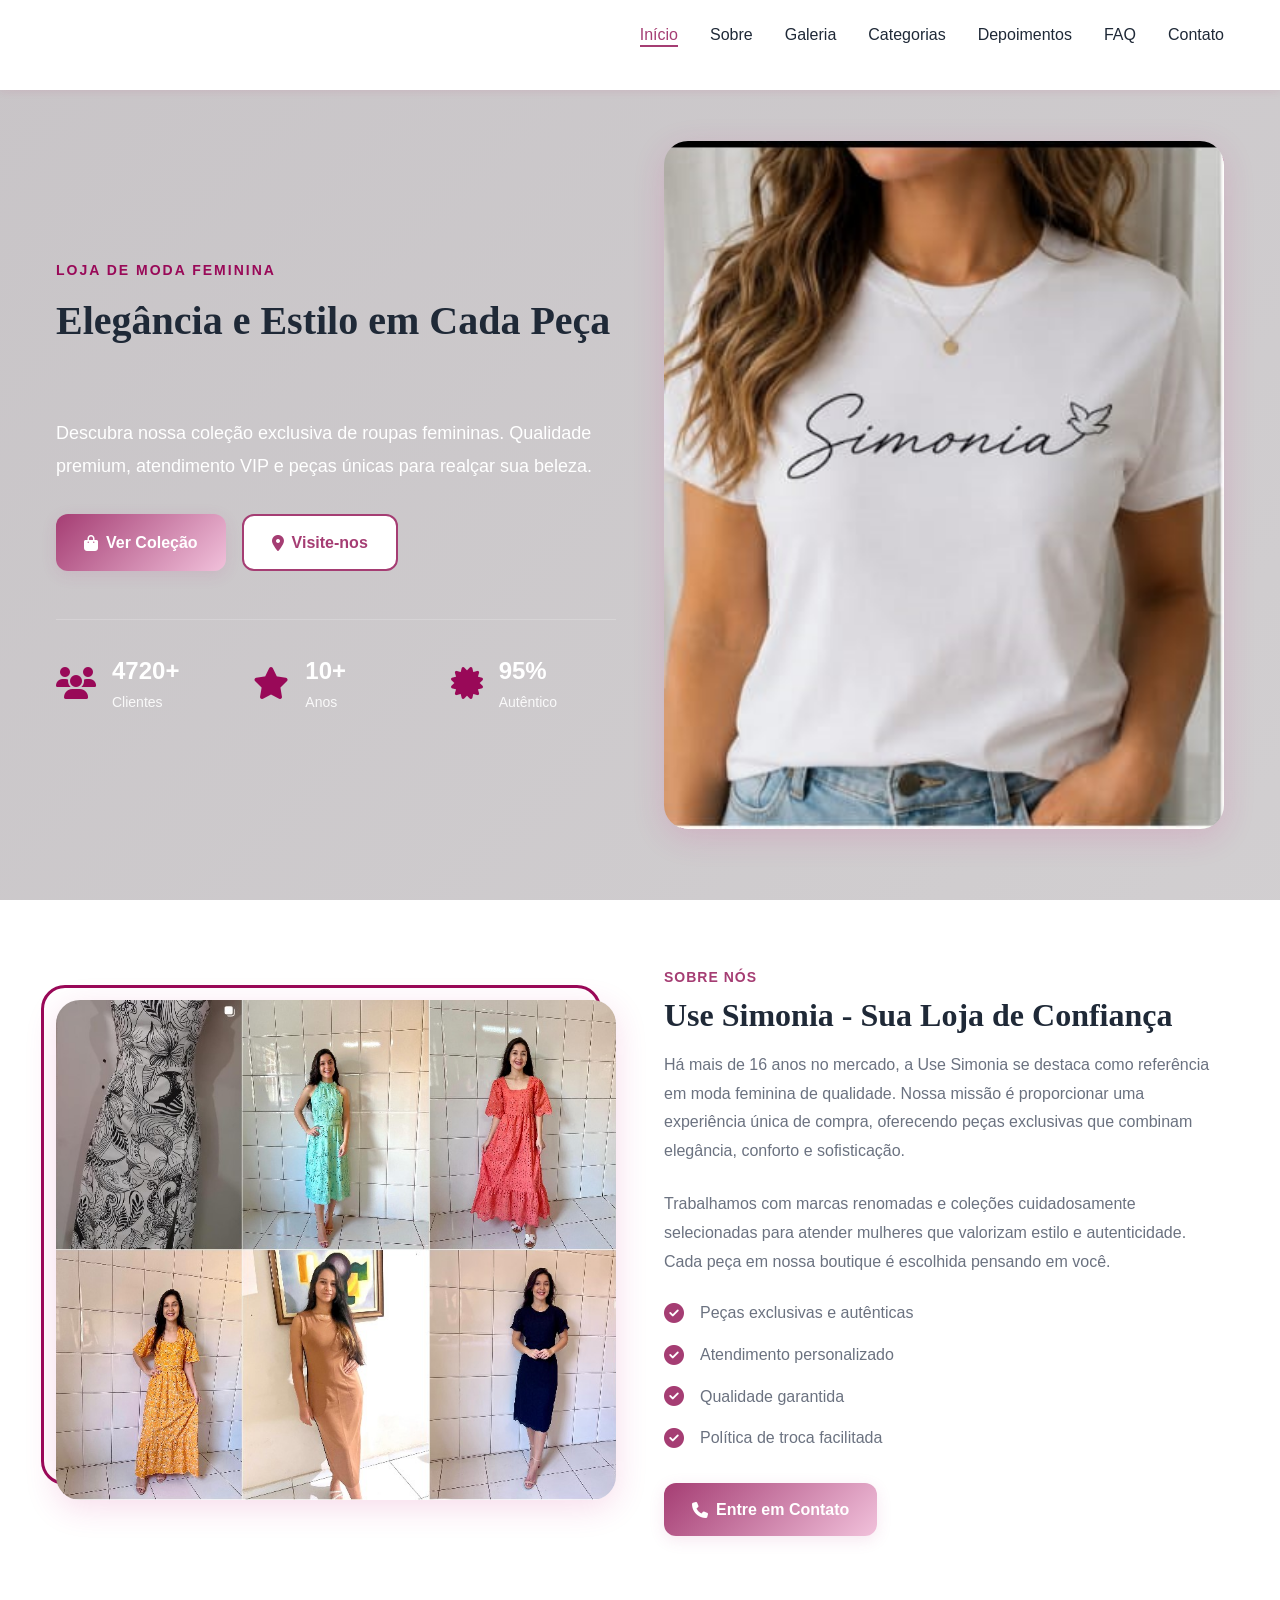
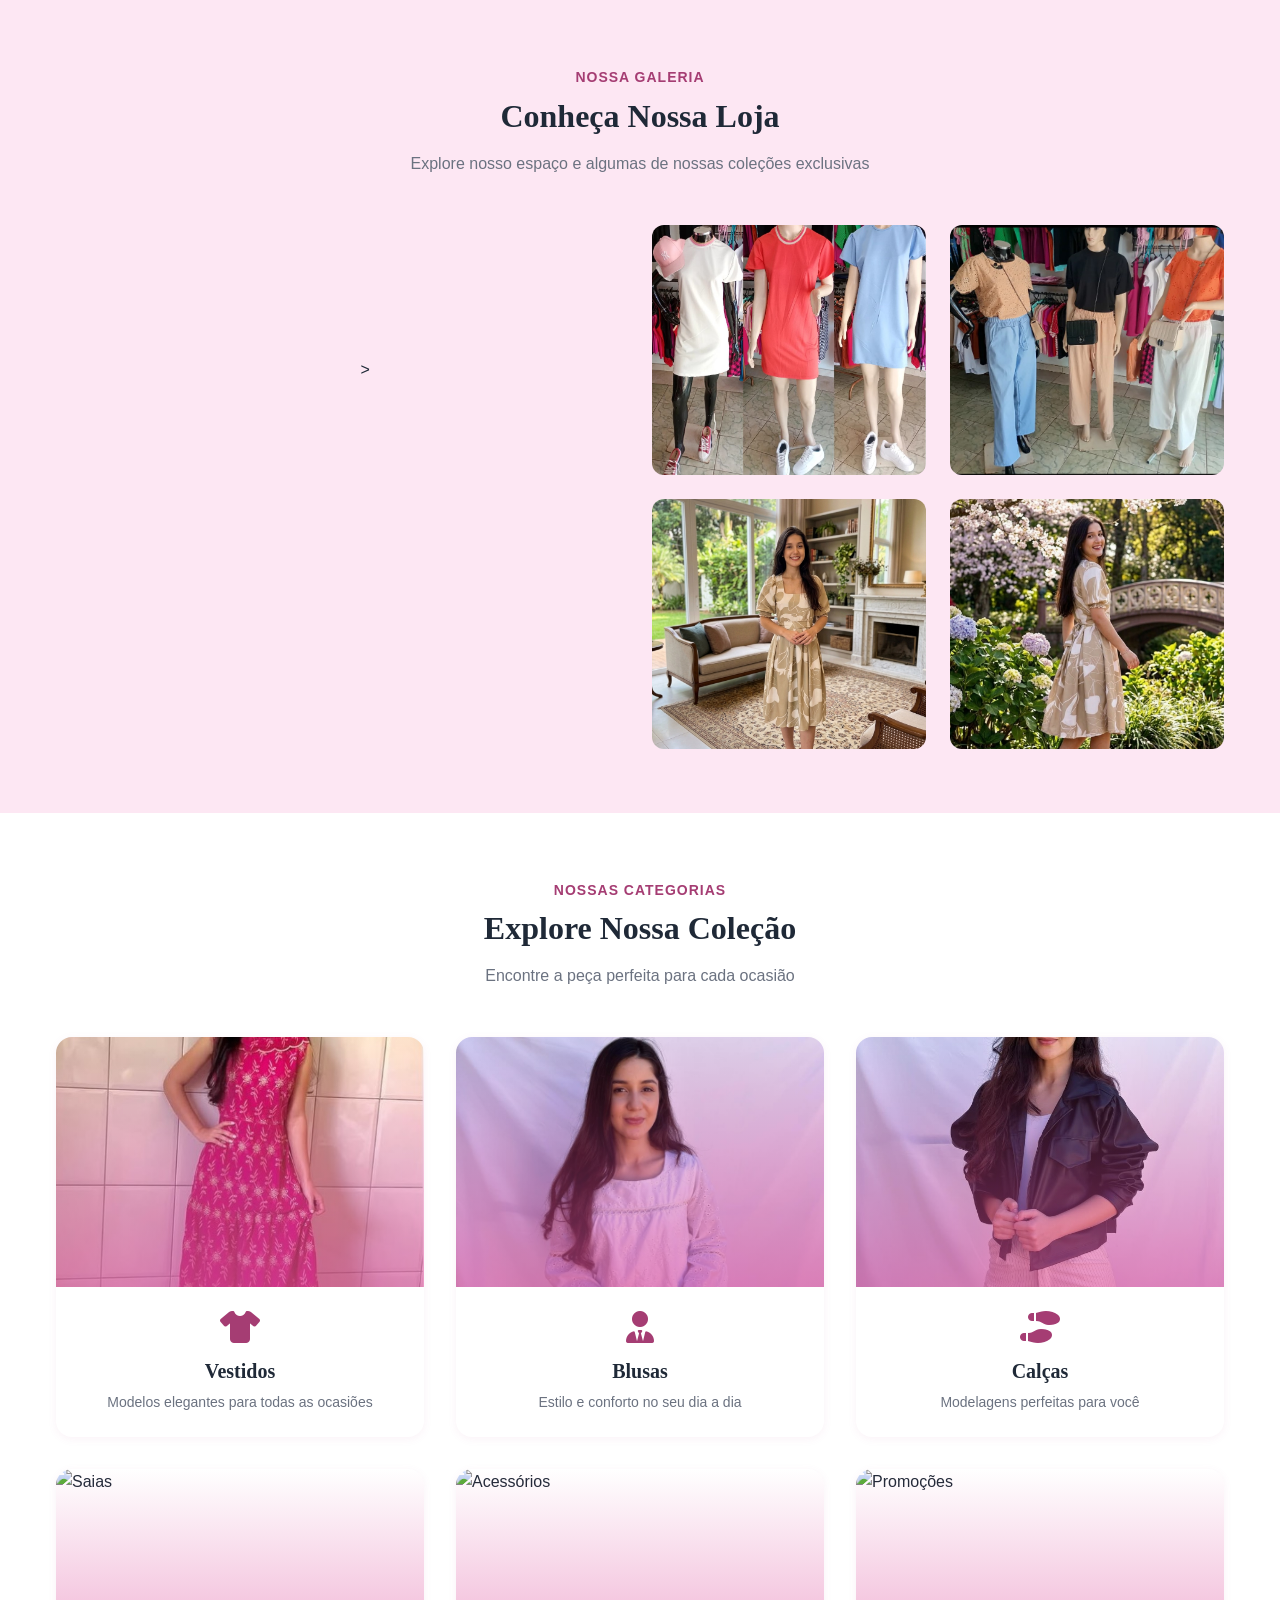
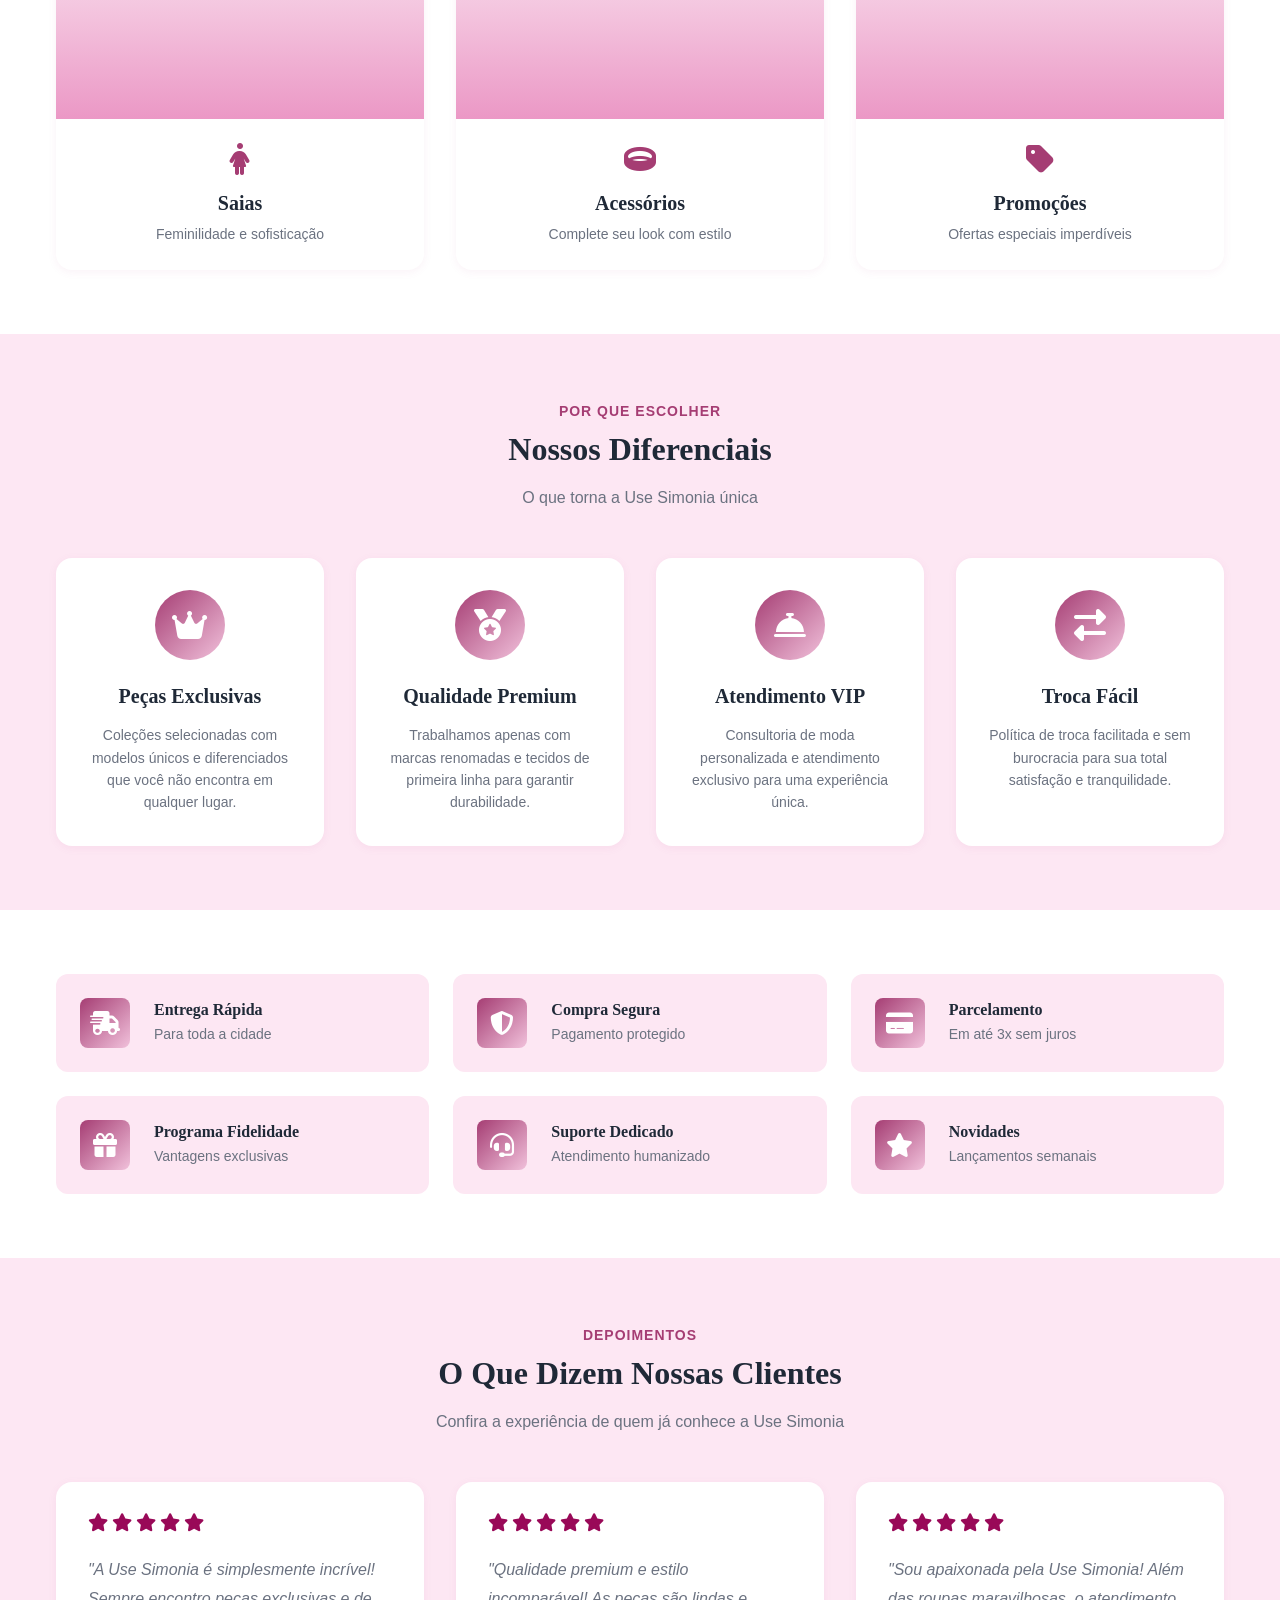
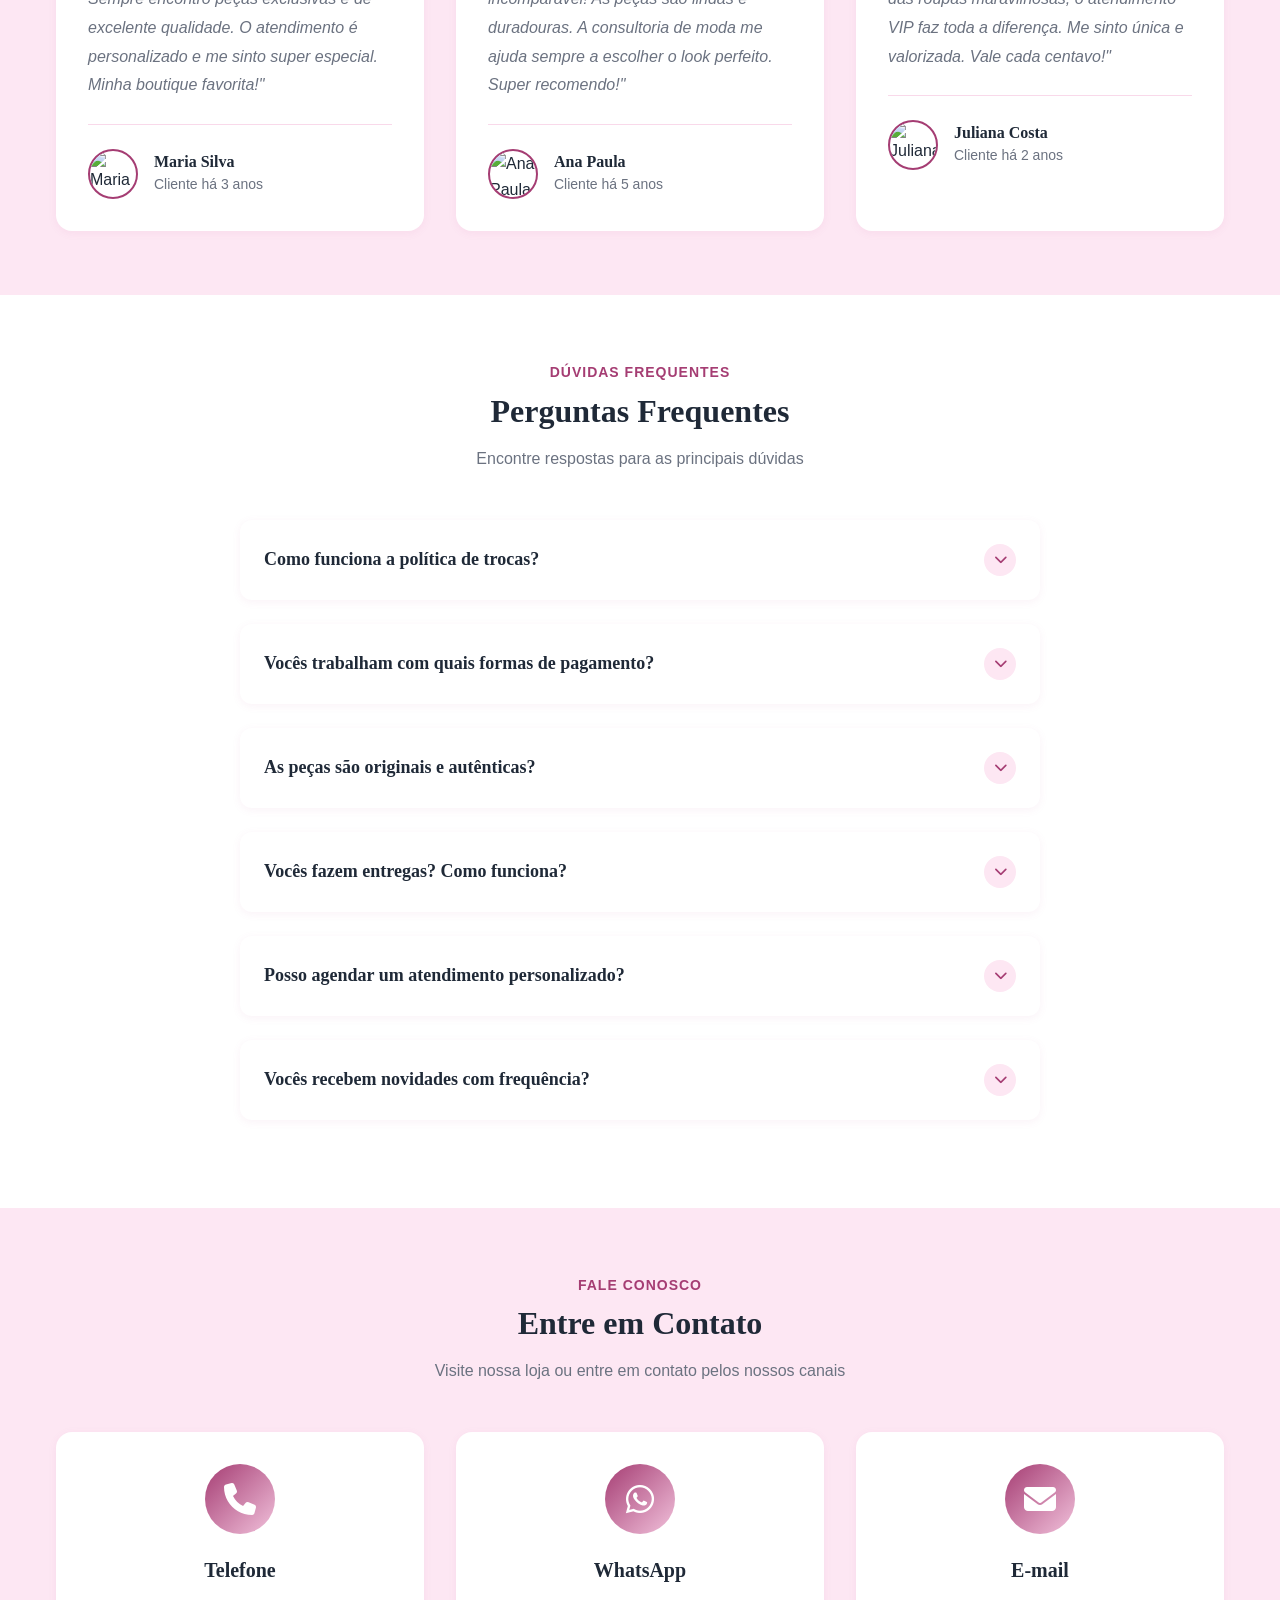
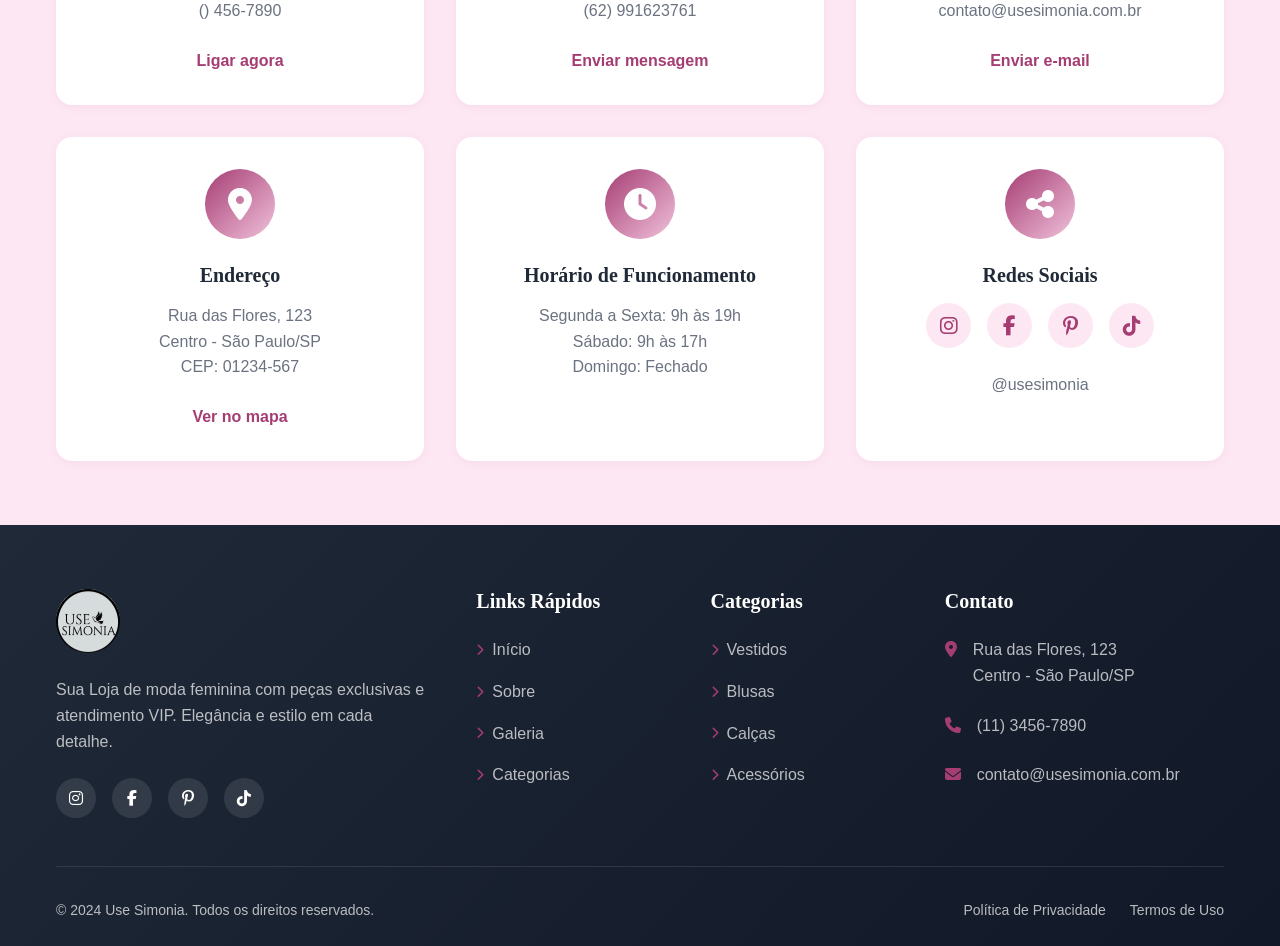
==== index.html @ 4fd6ea04 "Acrescentando zap" ====
<!DOCTYPE html>
<html lang="pt-BR">
<head>
    <meta charset="UTF-8">
    <meta name="viewport" content="width=device-width, initial-scale=1.0">
    <meta name="description" content="Use Simonia - Boutique de Moda Feminina com peças exclusivas e atendimento VIP. Vestidos, blusas, calças e acessórios de qualidade premium.">
    <meta name="keywords" content="moda feminina, roupas femininas, vestidos, blusas, boutique, moda, fashion">
    <title>Use Simonia</title>
    <link rel="stylesheet" href="style.css">
    <link rel="icon" type="image/png" href="./assents/logo-use-simonia.png">
    <link rel="stylesheet" href="https://cdnjs.cloudflare.com/ajax/libs/font-awesome/6.4.0/css/all.min.css">
</head>
<body>
    <!-- Header -->
    <header class="header" id="header">
        <nav class="nav container">
            <a href="#" class="nav__logo">
                <img src="./assents/Logo of.png" alt="Use Simonia" class="nav__logo-img"></a>

            <div class="nav__menu" id="nav-menu">
                <ul class="nav__list">
                    <li class="nav__item">
                        <a href="#inicio" class="nav__link active-link">Início</a>
                    </li>
                    <li class="nav__item">
                        <a href="#sobre" class="nav__link">Sobre</a>
                    </li>
                    <li class="nav__item">
                        <a href="#galeria" class="nav__link">Galeria</a>
                    </li>
                    <li class="nav__item">
                        <a href="#categorias" class="nav__link">Categorias</a>
                    </li>
                    <li class="nav__item">
                        <a href="#depoimentos" class="nav__link">Depoimentos</a>
                    </li>
                    <li class="nav__item">
                        <a href="#faq" class="nav__link">FAQ</a>
                    </li>
                    <li class="nav__item">
                        <a href="#contato" class="nav__link">Contato</a>
                    </li>
                </ul>
                <div class="nav__close" id="nav-close">
                    <i class="fas fa-times"></i>
                </div>
            </div>

            <div class="nav__toggle" id="nav-toggle">
                <i class="fas fa-bars"></i>
            </div>
        </nav>
    </header>

    <!-- Main -->
    <main class="main">
        <!-- Hero -->
        <section class="hero" id="inicio">
            <div class="hero__container container">
                <div class="hero__content">
                    <span class="hero__subtitle" data-aos="fade-up">Loja de Moda Feminina</span>
                    <h1 class="hero__title" data-aos="fade-up" data-aos-delay="100">
                        Elegância e Estilo em Cada Peça
                    </h1>
                    <p class="hero__description" data-aos="fade-up" data-aos-delay="200">
                        Descubra nossa coleção exclusiva de roupas femininas. Qualidade premium, atendimento VIP e peças únicas para realçar sua beleza.
                    </p>
                    <div class="hero__buttons" data-aos="fade-up" data-aos-delay="300">
                        <a href="#categorias" class="btn btn--primary">
                            <i class="fas fa-shopping-bag"></i>
                            Ver Coleção
                        </a>
                        <a href="#contato" class="btn btn--outline">
                            <i class="fas fa-map-marker-alt"></i>
                            Visite-nos
                        </a>
                    </div>
                    <div class="hero__stats" data-aos="fade-up" data-aos-delay="400">
                        <div class="hero__stat">
                            <i class="fas fa-users"></i>
                            <div class="hero__stat-content">
                                <span class="hero__stat-number">5000+</span>
                                <span class="hero__stat-text">Clientes</span>
                            </div>
                        </div>
                        <div class="hero__stat">
                            <i class="fas fa-star"></i>
                            <div class="hero__stat-content">
                                <span class="hero__stat-number">10+</span>
                                <span class="hero__stat-text">Anos</span>
                            </div>
                        </div>
                        <div class="hero__stat">
                            <i class="fas fa-certificate"></i>
                            <div class="hero__stat-content">
                                <span class="hero__stat-number">100%</span>
                                <span class="hero__stat-text">Autêntico</span>
                            </div>
                        </div>
                    </div>
                </div>
                <div class="hero__image" data-aos="fade-left" data-aos-delay="200">
                    <div class="hero__image-wrapper">
                        <img src="./assents/blusa 1.png" alt="Use Simonia Galeria" class="galeria__img">
                        <div class="hero__image-decoration"></div>
                    </div>
                </div>
            </div>
        </section>

        <!-- About -->
        <section class="sobre section" id="sobre">
            <div class="container">
                <div class="sobre__container">
                    <div class="sobre__image" data-aos="fade-right">
                        <img src="./assents/Captura de tela 2026-07-01 122641.jpg" alt="Sobre a Use Simonia" class="sobre__img">
                        <div class="sobre__image-decoration"></div>
                    </div>
                    <div class="sobre__content" data-aos="fade-left">
                        <span class="section__subtitle">Sobre Nós</span>
                        <h2 class="section__title">Use Simonia - Sua Loja de Confiança</h2>
                        <p class="sobre__description">
                            Há mais de 16 anos no mercado, a Use Simonia se destaca como referência em moda feminina de qualidade. Nossa missão é proporcionar uma experiência única de compra, oferecendo peças exclusivas que combinam elegância, conforto e sofisticação.
                        </p>
                        <p class="sobre__description">
                            Trabalhamos com marcas renomadas e coleções cuidadosamente selecionadas para atender mulheres que valorizam estilo e autenticidade. Cada peça em nossa boutique é escolhida pensando em você.
                        </p>
                        <div class="sobre__features">
                            <div class="sobre__feature">
                                <i class="fas fa-check-circle"></i>
                                <span>Peças exclusivas e autênticas</span>
                            </div>
                            <div class="sobre__feature">
                                <i class="fas fa-check-circle"></i>
                                <span>Atendimento personalizado</span>
                            </div>
                            <div class="sobre__feature">
                                <i class="fas fa-check-circle"></i>
                                <span>Qualidade garantida</span>
                            </div>
                            <div class="sobre__feature">
                                <i class="fas fa-check-circle"></i>
                                <span>Política de troca facilitada</span>
                            </div>
                        </div>
                        <a href="#contato" class="btn btn--primary">
                            <i class="fas fa-phone"></i>
                            Entre em Contato
                        </a>
                    </div>
                </div>
            </div>
        </section>

        <!-- Gallery -->
        <section class="galeria section" id="galeria">
            <div class="container">
                <div class="section__header" data-aos="fade-up">
                    <span class="section__subtitle">Nossa Galeria</span>
                    <h2 class="section__title">Conheça Nossa Loja</h2>
                    <p class="section__description">Explore nosso espaço e algumas de nossas coleções exclusivas</p>
                </div>
                <div class="galeria__container">
                    <div class="galeria__item galeria__item--large" data-aos="zoom-in">
                                         <video  autoplay muted loop  >
  <source src="./assents/la5.mp4"   type="video/mp4" autoplay muted  class="galeria__img">
  Seu navegador não suporta este formato de vídeo.
</video> >
           
                        <div class="galeria__overlay">
                            <i class="fas fa-search-plus"></i>
                        </div>
                    </div>
                    <div class="galeria__item" data-aos="zoom-in" data-aos-delay="100">
                        <img src="./assents/Captura de tela 2026-07-01 114952.jpg" alt="Coleção Use Simonia" class="galeria__img">
                        <div class="galeria__overlay">
                            <i class="fas fa-search-plus"></i>
                        </div>
                    </div>
                    <div class="galeria__item" data-aos="zoom-in" data-aos-delay="200">
                        <img src="./assents/Captura de tela 2026-07-01 114644.jpg" alt="Moda Feminina" class="galeria__img">
                        <div class="galeria__overlay">
                            <i class="fas fa-search-plus"></i>
                        </div>
                    </div>
                    <div class="galeria__item" data-aos="zoom-in" data-aos-delay="300">
                        <img src="./assents/image_addacce6.png" alt="Roupas Femininas" class="galeria__img">
                        <div class="galeria__overlay">
                            <i class="fas fa-search-plus"></i>
                        </div>
                    </div>
                    <div class="galeria__item" data-aos="zoom-in" data-aos-delay="400">
                        <img src="./assents/image_7ea34828.png" alt="Boutique Use Simonia" class="galeria__img">
                        <div class="galeria__overlay">
                            <i class="fas fa-search-plus"></i>
                        </div>
                    </div>
                </div>
            </div>
        </section>

        <!-- Services/Categories -->
        <section class="categorias section" id="categorias">
            <div class="container">
                <div class="section__header" data-aos="fade-up">
                    <span class="section__subtitle">Nossas Categorias</span>
                    <h2 class="section__title">Explore Nossa Coleção</h2>
                    <p class="section__description">Encontre a peça perfeita para cada ocasião</p>
                </div>
                <div class="categorias__container">
                    <a href="vestido.html" class="categoria__card" data-aos="fade-up" data-aos-delay="100" style="text-decoration:none;color:inherit;">
                        <div class="categoria__image">
                            <img src="./assents/Captura de tela 2026-07-01 120415.jpg" alt="Vestidos" class="categoria__img">
                            <div class="categoria__overlay"></div>
                        </div>
                        <div class="categoria__content">
                            <i class="fas fa-tshirt categoria__icon"></i>
                            <h3 class="categoria__title">Vestidos</h3>
                            <p class="categoria__description">Modelos elegantes para todas as ocasiões</p>
                        </div>
                    </a>
                    <a href="blusa.html" class="categoria__card" data-aos="fade-up" data-aos-delay="200" style="text-decoration:none;color:inherit;">
                        <div class="categoria__image">
                            <img src="./assents/Captura de tela 2026-07-01 114927.jpg" alt="Blusas" class="categoria__img">
                            <div class="categoria__overlay"></div>
                        </div>
                        <div class="categoria__content">
                            <i class="fas fa-user-tie categoria__icon"></i>
                            <h3 class="categoria__title">Blusas</h3>
                            <p class="categoria__description">Estilo e conforto no seu dia a dia</p>
                        </div>
                    </a>
                    <a href="calca.html" class="categoria__card" data-aos="fade-up" data-aos-delay="300" style="text-decoration:none;color:inherit;">
                        <div class="categoria__image">
                            <img src="./assents/Captura de tela 2026-07-01 115358.jpg" alt="Calças" class="categoria__img">
                            <div class="categoria__overlay"></div>
                        </div>
                        <div class="categoria__content">
                            <i class="fas fa-shoe-prints categoria__icon"></i>
                            <h3 class="categoria__title">Calças</h3>
                            <p class="categoria__description">Modelagens perfeitas para você</p>
                        </div>
                    </a>
                    <a href="saia.html" class="categoria__card" data-aos="fade-up" data-aos-delay="100" style="text-decoration:none;color:inherit;">
                        <div class="categoria__image">
                            <img src="https://images.unsplash.com/photo-1592301933927-35b597393c0a?w=400&q=80" alt="Saias" class="categoria__img">
                            <div class="categoria__overlay"></div>
                        </div>
                        <div class="categoria__content">
                            <i class="fas fa-female categoria__icon"></i>
                            <h3 class="categoria__title">Saias</h3>
                            <p class="categoria__description">Feminilidade e sofisticação</p>
                        </div>
                    </a>
                    <a href="acessorios.html" class="categoria__card" data-aos="fade-up" data-aos-delay="200" style="text-decoration:none;color:inherit;">
                        <div class="categoria__image">
                            <img src="https://images.unsplash.com/photo-1611923134239-b9be5816e23c?w=400&q=80" alt="Acessórios" class="categoria__img">
                            <div class="categoria__overlay"></div>
                        </div>
                        <div class="categoria__content">
                            <i class="fas fa-ring categoria__icon"></i>
                            <h3 class="categoria__title">Acessórios</h3>
                            <p class="categoria__description">Complete seu look com estilo</p>
                        </div>
                    </a>
                    <a href="promocoes.html" class="categoria__card" data-aos="fade-up" data-aos-delay="300" style="text-decoration:none;color:inherit;">
                        <div class="categoria__image">
                            <img src="https://images.unsplash.com/photo-1607083206869-4c7672e72a8a?w=400&q=80" alt="Promoções" class="categoria__img">
                            <div class="categoria__overlay"></div>
                        </div>
                        <div class="categoria__content">
                            <i class="fas fa-tag categoria__icon"></i>
                            <h3 class="categoria__title">Promoções</h3>
                            <p class="categoria__description">Ofertas especiais imperdíveis</p>
                        </div>
                    </a>
                </div>
            </div>
        </section>

        <!-- Differentials -->
        <section class="diferenciais section">
            <div class="container">
                <div class="section__header" data-aos="fade-up">
                    <span class="section__subtitle">Por Que Escolher</span>
                    <h2 class="section__title">Nossos Diferenciais</h2>
                    <p class="section__description">O que torna a Use Simonia única</p>
                </div>
                <div class="diferenciais__container">
                    <div class="diferencial__card" data-aos="fade-up" data-aos-delay="100">
                        <div class="diferencial__icon">
                            <i class="fas fa-crown"></i>
                        </div>
                        <h3 class="diferencial__title">Peças Exclusivas</h3>
                        <p class="diferencial__description">Coleções selecionadas com modelos únicos e diferenciados que você não encontra em qualquer lugar.</p>
                    </div>
                    <div class="diferencial__card" data-aos="fade-up" data-aos-delay="200">
                        <div class="diferencial__icon">
                            <i class="fas fa-medal"></i>
                        </div>
                        <h3 class="diferencial__title">Qualidade Premium</h3>
                        <p class="diferencial__description">Trabalhamos apenas com marcas renomadas e tecidos de primeira linha para garantir durabilidade.</p>
                    </div>
                    <div class="diferencial__card" data-aos="fade-up" data-aos-delay="300">
                        <div class="diferencial__icon">
                            <i class="fas fa-concierge-bell"></i>
                        </div>
                        <h3 class="diferencial__title">Atendimento VIP</h3>
                        <p class="diferencial__description">Consultoria de moda personalizada e atendimento exclusivo para uma experiência única.</p>
                    </div>
                    <div class="diferencial__card" data-aos="fade-up" data-aos-delay="400">
                        <div class="diferencial__icon">
                            <i class="fas fa-exchange-alt"></i>
                        </div>
                        <h3 class="diferencial__title">Troca Fácil</h3>
                        <p class="diferencial__description">Política de troca facilitada e sem burocracia para sua total satisfação e tranquilidade.</p>
                    </div>
                </div>
            </div>
        </section>

        <!-- Benefits -->
        <section class="beneficios section">
            <div class="container">
                <div class="beneficios__container">
                    <div class="beneficio__item" data-aos="fade-up" data-aos-delay="100">
                        <div class="beneficio__icon">
                            <i class="fas fa-shipping-fast"></i>
                        </div>
                        <div class="beneficio__content">
                            <h4 class="beneficio__title">Entrega Rápida</h4>
                            <p class="beneficio__text">Para toda a cidade</p>
                        </div>
                    </div>
                    <div class="beneficio__item" data-aos="fade-up" data-aos-delay="200">
                        <div class="beneficio__icon">
                            <i class="fas fa-shield-alt"></i>
                        </div>
                        <div class="beneficio__content">
                            <h4 class="beneficio__title">Compra Segura</h4>
                            <p class="beneficio__text">Pagamento protegido</p>
                        </div>
                    </div>
                    <div class="beneficio__item" data-aos="fade-up" data-aos-delay="300">
                        <div class="beneficio__icon">
                            <i class="fas fa-credit-card"></i>
                        </div>
                        <div class="beneficio__content">
                            <h4 class="beneficio__title">Parcelamento</h4>
                            <p class="beneficio__text">Em até 3x sem juros</p>
                        </div>
                    </div>
                    <div class="beneficio__item" data-aos="fade-up" data-aos-delay="100">
                        <div class="beneficio__icon">
                            <i class="fas fa-gift"></i>
                        </div>
                        <div class="beneficio__content">
                            <h4 class="beneficio__title">Programa Fidelidade</h4>
                            <p class="beneficio__text">Vantagens exclusivas</p>
                        </div>
                    </div>
                    <div class="beneficio__item" data-aos="fade-up" data-aos-delay="200">
                        <div class="beneficio__icon">
                            <i class="fas fa-headset"></i>
                        </div>
                        <div class="beneficio__content">
                            <h4 class="beneficio__title">Suporte Dedicado</h4>
                            <p class="beneficio__text">Atendimento humanizado</p>
                        </div>
                    </div>
                    <div class="beneficio__item" data-aos="fade-up" data-aos-delay="300">
                        <div class="beneficio__icon">
                            <i class="fas fa-star"></i>
                        </div>
                        <div class="beneficio__content">
                            <h4 class="beneficio__title">Novidades</h4>
                            <p class="beneficio__text">Lançamentos semanais</p>
                        </div>
                    </div>
                </div>
            </div>
        </section>

        <!-- Testimonials -->
        <section class="depoimentos section" id="depoimentos">
            <div class="container">
                <div class="section__header" data-aos="fade-up">
                    <span class="section__subtitle">Depoimentos</span>
                    <h2 class="section__title">O Que Dizem Nossas Clientes</h2>
                    <p class="section__description">Confira a experiência de quem já conhece a Use Simonia</p>
                </div>
                <div class="depoimentos__container">
                    <div class="depoimento__card" data-aos="fade-up" data-aos-delay="100">
                        <div class="depoimento__rating">
                            <i class="fas fa-star"></i>
                            <i class="fas fa-star"></i>
                            <i class="fas fa-star"></i>
                            <i class="fas fa-star"></i>
                            <i class="fas fa-star"></i>
                        </div>
                        <p class="depoimento__text">
                            "A Use Simonia é simplesmente incrível! Sempre encontro peças exclusivas e de excelente qualidade. O atendimento é personalizado e me sinto super especial. Minha boutique favorita!"
                        </p>
                        <div class="depoimento__author">
                            <img src="https://images.unsplash.com/photo-1494790108377-be9c29b29330?w=100&q=80" alt="Maria Silva" class="depoimento__avatar">
                            <div class="depoimento__author-info">
                                <h4 class="depoimento__name">Maria Silva</h4>
                                <span class="depoimento__role">Cliente há 3 anos</span>
                            </div>
                        </div>
                    </div>
                    <div class="depoimento__card" data-aos="fade-up" data-aos-delay="200">
                        <div class="depoimento__rating">
                            <i class="fas fa-star"></i>
                            <i class="fas fa-star"></i>
                            <i class="fas fa-star"></i>
                            <i class="fas fa-star"></i>
                            <i class="fas fa-star"></i>
                        </div>
                        <p class="depoimento__text">
                            "Qualidade premium e estilo incomparável! As peças são lindas e duradouras. A consultoria de moda me ajuda sempre a escolher o look perfeito. Super recomendo!"
                        </p>
                        <div class="depoimento__author">
                            <img src="https://images.unsplash.com/photo-1438761681033-6461ffad8d80?w=100&q=80" alt="Ana Paula" class="depoimento__avatar">
                            <div class="depoimento__author-info">
                                <h4 class="depoimento__name">Ana Paula</h4>
                                <span class="depoimento__role">Cliente há 5 anos</span>
                            </div>
                        </div>
                    </div>
                    <div class="depoimento__card" data-aos="fade-up" data-aos-delay="300">
                        <div class="depoimento__rating">
                            <i class="fas fa-star"></i>
                            <i class="fas fa-star"></i>
                            <i class="fas fa-star"></i>
                            <i class="fas fa-star"></i>
                            <i class="fas fa-star"></i>
                        </div>
                        <p class="depoimento__text">
                            "Sou apaixonada pela Use Simonia! Além das roupas maravilhosas, o atendimento VIP faz toda a diferença. Me sinto única e valorizada. Vale cada centavo!"
                        </p>
                        <div class="depoimento__author">
                            <img src="https://images.unsplash.com/photo-1534528741775-53994a69daeb?w=100&q=80" alt="Juliana Costa" class="depoimento__avatar">
                            <div class="depoimento__author-info">
                                <h4 class="depoimento__name">Juliana Costa</h4>
                                <span class="depoimento__role">Cliente há 2 anos</span>
                            </div>
                        </div>
                    </div>
                </div>
            </div>
        </section>

        <!-- FAQ -->
        <section class="faq section" id="faq">
            <div class="container">
                <div class="section__header" data-aos="fade-up">
                    <span class="section__subtitle">Dúvidas Frequentes</span>
                    <h2 class="section__title">Perguntas Frequentes</h2>
                    <p class="section__description">Encontre respostas para as principais dúvidas</p>
                </div>
                <div class="faq__container">
                    <div class="faq__item" data-aos="fade-up" data-aos-delay="100">
                        <div class="faq__question">
                            <h3 class="faq__title">Como funciona a política de trocas?</h3>
                            <button class="faq__toggle">
                                <i class="fas fa-chevron-down"></i>
                            </button>
                        </div>
                        <div class="faq__answer">
                            <p>Aceitamos trocas em até 7 dias após a compra, desde que as peças estejam em perfeito estado, com etiquetas e sem uso. Basta trazer o produto na loja com a nota fiscal. A troca pode ser feita por outro tamanho, cor ou modelo de mesmo valor.</p>
                        </div>
                    </div>
                    <div class="faq__item" data-aos="fade-up" data-aos-delay="200">
                        <div class="faq__question">
                            <h3 class="faq__title">Vocês trabalham com quais formas de pagamento?</h3>
                            <button class="faq__toggle">
                                <i class="fas fa-chevron-down"></i>
                            </button>
                        </div>
                        <div class="faq__answer">
                            <p>Aceitamos dinheiro, cartões de débito e crédito (Visa, Mastercard, Elo, American Express) com parcelamento em até 3x sem juros. Também trabalhamos com PIX para pagamento à vista com desconto especial.</p>
                        </div>
                    </div>
                    <div class="faq__item" data-aos="fade-up" data-aos-delay="300">
                        <div class="faq__question">
                            <h3 class="faq__title">As peças são originais e autênticas?</h3>
                            <button class="faq__toggle">
                                <i class="fas fa-chevron-down"></i>
                            </button>
                        </div>
                        <div class="faq__answer">
                            <p>Sim! Todas as nossas peças são 100% originais e autênticas. Trabalhamos apenas com marcas renomadas e fornecedores autorizados. Cada item possui certificado de autenticidade e garantia de qualidade.</p>
                        </div>
                    </div>
                    <div class="faq__item" data-aos="fade-up" data-aos-delay="100">
                        <div class="faq__question">
                            <h3 class="faq__title">Vocês fazem entregas? Como funciona?</h3>
                            <button class="faq__toggle">
                                <i class="fas fa-chevron-down"></i>
                            </button>
                        </div>
                        <div class="faq__answer">
                            <p>Sim! Realizamos entregas para toda a cidade com taxa diferenciada. O prazo varia de 1 a 3 dias úteis dependendo da região. Para compras acima de R$ 500, a entrega é gratuita. Entre em contato para mais informações sobre entregas.</p>
                        </div>
                    </div>
                    <div class="faq__item" data-aos="fade-up" data-aos-delay="200">
                        <div class="faq__question">
                            <h3 class="faq__title">Posso agendar um atendimento personalizado?</h3>
                            <button class="faq__toggle">
                                <i class="fas fa-chevron-down"></i>
                            </button>
                        </div>
                        <div class="faq__answer">
                            <p>Com certeza! Oferecemos atendimento VIP personalizado mediante agendamento. Nossa consultora de moda estará totalmente dedicada a você, ajudando a montar looks perfeitos. Entre em contato para agendar seu horário exclusivo.</p>
                        </div>
                    </div>
                    <div class="faq__item" data-aos="fade-up" data-aos-delay="300">
                        <div class="faq__question">
                            <h3 class="faq__title">Vocês recebem novidades com frequência?</h3>
                            <button class="faq__toggle">
                                <i class="fas fa-chevron-down"></i>
                            </button>
                        </div>
                        <div class="faq__answer">
                            <p>Sim! Recebemos lançamentos e novidades semanalmente. Siga-nos nas redes sociais para ficar por dentro das últimas tendências e coleções exclusivas. Também temos um programa de fidelidade com benefícios especiais para clientes VIP.</p>
                        </div>
                    </div>
                </div>
            </div>
        </section>

        <!-- Contact -->
        <section class="contato section" id="contato">
            <div class="container">
                <div class="section__header" data-aos="fade-up">
                    <span class="section__subtitle">Fale Conosco</span>
                    <h2 class="section__title">Entre em Contato</h2>
                    <p class="section__description">Visite nossa loja ou entre em contato pelos nossos canais</p>
                </div>
                <div class="contato__info-center">
                    <div class="contato__info-card" data-aos="fade-up" data-aos-delay="100">
                        <div class="contato__info-icon">
                            <i class="fas fa-phone"></i>
                        </div>
                        <h3 class="contato__info-title">Telefone</h3>
                        <p class="contato__info-text">() 456-7890</p>
                        <a href="tel:+551134567890" class="contato__info-link">Ligar agora</a>
                    </div>
                    <div class="contato__info-card" data-aos="fade-up" data-aos-delay="200">
                        <div class="contato__info-icon">
                            <i class="fab fa-whatsapp"></i>
                        </div>
                        <h3 class="contato__info-title">WhatsApp</h3>
                        <p class="contato__info-text">(62) 991623761</p>
                        <a href="https://wa.me/5562991623761?text=Ola%20como%20podemos%20le%20ajudar%3F" target="_blank" class="contato__info-link">Enviar mensagem</a>
                    </div>
                    <div class="contato__info-card" data-aos="fade-up" data-aos-delay="300">
                        <div class="contato__info-icon">
                            <i class="fas fa-envelope"></i>
                        </div>
                        <h3 class="contato__info-title">E-mail</h3>
                        <p class="contato__info-text">contato@usesimonia.com.br</p>
                        <a href="mailto:contato@usesimonia.com.br" class="contato__info-link">Enviar e-mail</a>
                    </div>
                    <div class="contato__info-card" data-aos="fade-up" data-aos-delay="100">
                        <div class="contato__info-icon">
                            <i class="fas fa-map-marker-alt"></i>
                        </div>
                        <h3 class="contato__info-title">Endereço</h3>
                        <p class="contato__info-text">Rua das Flores, 123<br>Centro - São Paulo/SP<br>CEP: 01234-567</p>
                        <a href="https://maps.google.com" target="_blank" class="contato__info-link">Ver no mapa</a>
                    </div>
                    <div class="contato__info-card" data-aos="fade-up" data-aos-delay="200">
                        <div class="contato__info-icon">
                            <i class="fas fa-clock"></i>
                        </div>
                        <h3 class="contato__info-title">Horário de Funcionamento</h3>
                        <p class="contato__info-text">
                            Segunda a Sexta: 9h às 19h<br>
                            Sábado: 9h às 17h<br>
                            Domingo: Fechado
                        </p>
                    </div>
                    <div class="contato__info-card" data-aos="fade-up" data-aos-delay="300">
                        <div class="contato__info-icon">
                            <i class="fas fa-share-alt"></i>
                        </div>
                        <h3 class="contato__info-title">Redes Sociais</h3>
                        <div class="contato__social">
                            <a href="https://instagram.com" target="_blank" class="contato__social-link">
                                <i class="fab fa-instagram"></i>
                            </a>
                            <a href="https://facebook.com" target="_blank" class="contato__social-link">
                                <i class="fab fa-facebook-f"></i>
                            </a>
                            <a href="https://pinterest.com" target="_blank" class="contato__social-link">
                                <i class="fab fa-pinterest-p"></i>
                            </a>
                            <a href="https://tiktok.com" target="_blank" class="contato__social-link">
                                <i class="fab fa-tiktok"></i>
                            </a>
                        </div>
                        <p class="contato__info-text">@usesimonia</p>
                    </div>
                </div>
            </div>
        </section>
    </main>

    <!-- Footer -->
    <footer class="footer">
        <div class="container">
            <div class="footer__container">
                <div class="footer__column">
                    <a href="#" class="footer__logo">
                        <img src="./assents/Logo of.png" alt="Use Simonia" class="footer__logo-img"></a>
                    <p class="footer__description">
                        Sua Loja de moda feminina com peças exclusivas e atendimento VIP. Elegância e estilo em cada detalhe.
                    </p>
                    <div class="footer__social">
                        <a href="https://instagram.com" target="_blank" class="footer__social-link">
                            <i class="fab fa-instagram"></i>
                        </a>
                        <a href="https://facebook.com" target="_blank" class="footer__social-link">
                            <i class="fab fa-facebook-f"></i>
                        </a>
                        <a href="https://pinterest.com" target="_blank" class="footer__social-link">
                            <i class="fab fa-pinterest-p"></i>
                        </a>
                        <a href="https://tiktok.com" target="_blank" class="footer__social-link">
                            <i class="fab fa-tiktok"></i>
                        </a>
                    </div>
                </div>
                <div class="footer__column">
                    <h3 class="footer__title">Links Rápidos</h3>
                    <ul class="footer__links">
                        <li><a href="#inicio" class="footer__link"><i class="fas fa-chevron-right"></i> Início</a></li>
                        <li><a href="#sobre" class="footer__link"><i class="fas fa-chevron-right"></i> Sobre</a></li>
                        <li><a href="#galeria" class="footer__link"><i class="fas fa-chevron-right"></i> Galeria</a></li>
                        <li><a href="#categorias" class="footer__link"><i class="fas fa-chevron-right"></i> Categorias</a></li>
                    </ul>
                </div>
                <div class="footer__column">
                    <h3 class="footer__title">Categorias</h3>
                    <ul class="footer__links">
                        <li><a href="#categorias" class="footer__link"><i class="fas fa-chevron-right"></i> Vestidos</a></li>
                        <li><a href="#categorias" class="footer__link"><i class="fas fa-chevron-right"></i> Blusas</a></li>
                        <li><a href="#categorias" class="footer__link"><i class="fas fa-chevron-right"></i> Calças</a></li>
                        <li><a href="#categorias" class="footer__link"><i class="fas fa-chevron-right"></i> Acessórios</a></li>
                    </ul>
                </div>
                <div class="footer__column">
                    <h3 class="footer__title">Contato</h3>
                    <ul class="footer__info">
                        <li class="footer__info-item">
                            <i class="fas fa-map-marker-alt"></i>
                            <span>Rua das Flores, 123<br>Centro - São Paulo/SP</span>
                        </li>
                        <li class="footer__info-item">
                            <i class="fas fa-phone"></i>
                            <span>(11) 3456-7890</span>
                        </li>
                        <li class="footer__info-item">
                            <i class="fas fa-envelope"></i>
                            <span>contato@usesimonia.com.br</span>
                        </li>
                    </ul>
                </div>
            </div>
            <div class="footer__bottom">
                <p class="footer__copy">
                    &copy; 2024 Use Simonia. Todos os direitos reservados.
                </p>
                <div class="footer__bottom-links">
                    <a href="#" class="footer__bottom-link">Política de Privacidade</a>
                    <a href="#" class="footer__bottom-link">Termos de Uso</a>
                </div>
            </div>
        </div>
    </footer>

    <!-- Scroll to Top -->
    <button class="scroll-top" id="scroll-top">
        <i class="fas fa-arrow-up"></i>
    </button>

    <script src="script.js"></script>
</body>
</html>
---- style.css ----
/* ==================== VARIABLES ==================== */
:root {
    /* Colors */
    --primary-color: #a53d73;
    --primary-dark: #ac5685;
    --primary-light: #f1c1db;
    --accent-color: #990958;
    --accent-dark: #a77f93;
    --text-dark: #1f2937;
    --text-gray: #6b7280;
    --text-light: #9ca3af;
    --white: #ffffff;
    --bg-light: #fde7f3;
    --bg-lighter: #fef5fa;
    --border-color: #f9d9ea;

    /* Typography */
    --font-primary: 'Segoe UI', Tahoma, Geneva, Verdana, sans-serif;
    --font-heading: 'Georgia', serif;

    /* Font Sizes */
    --h1-size: 2.5rem;
    --h2-size: 2rem;
    --h3-size: 1.5rem;
    --h4-size: 1.25rem;
    --normal-size: 1rem;
    --small-size: 0.875rem;

    /* Font Weights */
    --weight-regular: 400;
    --weight-medium: 500;
    --weight-semibold: 600;
    --weight-bold: 700;

    /* Spacing */
    --spacing-xs: 0.5rem;
    --spacing-sm: 1rem;
    --spacing-md: 1.5rem;
    --spacing-lg: 2rem;
    --spacing-xl: 3rem;
    --spacing-xxl: 4rem;

    /* Transitions */
    --transition: all 0.3s ease;
    --transition-slow: all 0.5s ease;

    /* Shadows */
    --shadow-sm: 0 2px 8px rgba(197, 89, 148, 0.08);
    --shadow-md: 0 4px 16px rgba(182, 60, 129, 0.12);
    --shadow-lg: 0 8px 32px rgba(209, 38, 132, 0.16);

    /* Border Radius */
    --radius-sm: 8px;
    --radius-md: 12px;
    --radius-lg: 16px;
    --radius-xl: 24px;

    /* Z-index */
    --z-fixed: 100;
    --z-modal: 1000;
}

/* ==================== BASE ==================== */
* {
    margin: 0;
    padding: 0;
    box-sizing: border-box;
    
}



html {
    scroll-behavior: smooth;
}

body {
    font-family: var(--font-primary);
    font-size: var(--normal-size);
    color: var(--text-dark);
    line-height: 1.6;
    background-color: var(--white);
}

h1, h2, h3, h4 {
    font-family: var(--font-heading);
    font-weight: var(--weight-bold);
    line-height: 1.2;
    color: var(--text-dark);
}

img {
    max-width: 100%;
    height: auto;
    display: block;
}

a {
    text-decoration: none;
    color: inherit;
}

ul {
    list-style: none;
}

button {
    border: none;
    background: none;
    cursor: pointer;
    font-family: inherit;
}

/* ==================== REUSABLE CLASSES ==================== */
.container {
    max-width: 1200px;
    margin: 0 auto;
    padding: 0 var(--spacing-sm);
}

.section {
    padding: var(--spacing-xxl) 0;
}

.section__header {
    text-align: center;
    margin-bottom: var(--spacing-xl);
}

.section__subtitle {
    display: inline-block;
    color: var(--primary-color);
    font-weight: var(--weight-semibold);
    font-size: var(--small-size);
    text-transform: uppercase;
    letter-spacing: 1px;
    margin-bottom: var(--spacing-xs);
}

.section__title {
    font-size: var(--h2-size);
    margin-bottom: var(--spacing-sm);
    color: var(--text-dark);
}

.section__description {
    color: var(--text-gray);
    max-width: 600px;
    margin: 0 auto;
}

.btn {
    display: inline-flex;
    align-items: center;
    gap: var(--spacing-xs);
    padding: 0.875rem 1.75rem;
    border-radius: var(--radius-md);
    font-weight: var(--weight-semibold);
    transition: var(--transition);
    cursor: pointer;
}

.btn--primary {
    background: linear-gradient(135deg, var(--primary-color), var(--primary-light));
    color: var(--white);
    box-shadow: var(--shadow-md);
}

.btn--primary:hover {
    transform: translateY(-2px);
    box-shadow: var(--shadow-lg);
}

.btn--outline {
    border: 2px solid var(--primary-color);
    color: var(--primary-color);
    background: var(--white);
}

.btn--outline:hover {
    background: var(--primary-color);
    color: var(--white);
}

/* ==================== HEADER ==================== */
.header {
    position: fixed;
    top: 0;
    left: 0;
    width: 100%;
    height: 10%;
    background: var(--white);
    box-shadow: var(--shadow-sm);
    z-index: var(--z-fixed);
    transition: var(--transition);
}

.nav {
    display: flex;
    align-items: center;
    justify-content: space-between;
    height: 70px;
}

.nav__logo {
    display: flex;
    align-items: center;
    gap: var(--spacing-xs);
    font-size: var(--h4-size);
    font-weight: var(--weight-bold);
    color: var(--primary-color);
    font-family: var(--font-heading);
}

.nav__logo i {
    font-size: 1.5rem;
    color: var(--accent-color);
}

.nav__logo-img {
    margin: -390%;
    margin-top: -360%;
    
    height: 90px;
    width: 90px;
    object-fit: cover;
    border-radius: 100%;
}

.nav__toggle,
.nav__close {
    display: none;
    font-size: 1.5rem;
    color: var(--text-dark);
    cursor: pointer;
}

.nav__list {
    display: flex;
    align-items: center;
    gap: var(--spacing-lg);
}

.nav__link {
    color: var(--text-dark);
    font-weight: var(--weight-medium);
    transition: var(--transition);
    position: relative;
}

.nav__link::after {
    content: '';
    position: absolute;
    bottom: -4px;
    left: 0;
    width: 0;
    height: 2px;
    background: var(--primary-color);
    transition: var(--transition);
}

.nav__link:hover::after,
.nav__link.active-link::after {
    width: 100%;
}

.nav__link:hover,
.nav__link.active-link {
    color: var(--primary-color);
}

/* ==================== HERO ==================== */
.hero {
    min-height: 100vh;
    background: linear-gradient(135deg, rgba(197, 193, 196, 0.95), rgba(207, 204, 206, 0.95)),
                url('https://images.unsplash.com/photo-1441986300917-64674bd600d8?w=1920&q=80');
    background-size: cover;
    background-position: center;
    background-attachment: fixed;
    display: flex;
    align-items: center;
    padding-top: 70px;
}

.hero__container {
    display: grid;
    grid-template-columns: 1fr 1fr;
    gap: var(--spacing-xl);
    align-items: center;
}

.hero__content {
    color: var(--white);
}

.hero__subtitle {
    display: inline-block;
    color: var(--accent-color);
    font-weight: var(--weight-semibold);
    font-size: var(--small-size);
    text-transform: uppercase;
    letter-spacing: 2px;
    margin-bottom: var(--spacing-sm);
}

.hero__title {
    font-size: var(--h1-size);
    margin-bottom: var(--spacing-md);
    line-height: 1.2;
}

.hero__description {
    font-size: 1.125rem;
    margin-bottom: var(--spacing-lg);
    opacity: 0.95;
    line-height: 1.8;
}

.hero__buttons {
    display: flex;
    flex-wrap: wrap;
    gap: var(--spacing-sm);
    margin-bottom: var(--spacing-xl);
}

.hero__stats {
    display: grid;
    grid-template-columns: repeat(3, 1fr);
    gap: var(--spacing-lg);
    padding-top: var(--spacing-lg);
    border-top: 1px solid rgba(255, 255, 255, 0.2);
}

.hero__stat {
    display: flex;
    align-items: center;
    gap: var(--spacing-sm);
}

.hero__stat i {
    font-size: 2rem;
    color: var(--accent-color);
}

.hero__stat-number {
    display: block;
    font-size: 1.5rem;
    font-weight: var(--weight-bold);
}

.hero__stat-text {
    display: block;
    font-size: var(--small-size);
    opacity: 0.9;
}

.hero__image-wrapper {
    position: relative;
    border-radius: var(--radius-xl);
    overflow: hidden;
    box-shadow: var(--shadow-lg);
}

.hero__img {
    width: 100%;
    height: 500px;
    object-fit: cover;
    border-radius: var(--radius-xl);
}

.hero__image-decoration {
    position: absolute;
    inset: 0;
    border: 3px solid var(--accent-color);
    border-radius: var(--radius-xl);
    transform: translate(15px, 15px);
    z-index: -1;
}

/* ==================== ABOUT ==================== */
.sobre__container {
    display: grid;
    grid-template-columns: 1fr 1fr;
    gap: var(--spacing-xl);
    align-items: center;
}

.sobre__image {
    position: relative;
}

.sobre__img {
    width: 100%;
    height: 500px;
    object-fit: cover;
    border-radius: var(--radius-xl);
    box-shadow: var(--shadow-lg);
}

.sobre__image-decoration {
    position: absolute;
    inset: 0;
    border: 3px solid var(--accent-color);
    border-radius: var(--radius-xl);
    transform: translate(-15px, -15px);
    z-index: -1;
}

.sobre__description {
    color: var(--text-gray);
    margin-bottom: var(--spacing-md);
    line-height: 1.8;
}

.sobre__features {
    display: grid;
    gap: var(--spacing-sm);
    margin-bottom: var(--spacing-lg);
}

.sobre__feature {
    display: flex;
    align-items: center;
    gap: var(--spacing-sm);
    color: var(--text-gray);
}

.sobre__feature i {
    color: var(--primary-color);
    font-size: 1.25rem;
}

/* ==================== GALLERY ==================== */
.galeria {
    background: var(--bg-light);
}

.galeria__container {
    display: grid;
    grid-template-columns: repeat(4, 1fr);
    gap: var(--spacing-md);
}

.galeria__item {
    position: relative;
    border-radius: var(--radius-md);
    overflow: hidden;
    cursor: pointer;
    height: 250px;
}

.galeria__item--large {
    grid-column: span 2;
    grid-row: span 2;
    height: auto;
}

.galeria__img {
    width: 100%;
    height: 100%;
    object-fit: cover;
    transition: var(--transition-slow);
}

.galeria__overlay {
    position: absolute;
    inset: 0;
    background: rgba(222, 83, 159, 0.8);
    display: flex;
    align-items: center;
    justify-content: center;
    opacity: 0;
    transition: var(--transition);
}

.galeria__overlay i {
    color: var(--white);
    font-size: 2rem;
}

.galeria__item:hover .galeria__overlay {
    opacity: 1;
}

.galeria__item:hover .galeria__img {
    transform: scale(1.1);
}

/* ==================== CATEGORIES ==================== */
.categorias__container {
    display: grid;
    grid-template-columns: repeat(3, 1fr);
    gap: var(--spacing-lg);
}

.categoria__card {
    display: block;
    background: var(--white);
    border-radius: var(--radius-lg);
    overflow: hidden;
    box-shadow: var(--shadow-sm);
    transition: var(--transition);
}

.categoria__card:hover {
    transform: translateY(-8px);
    box-shadow: var(--shadow-lg);
}

.categoria__image {
    position: relative;
    height: 250px;
    overflow: hidden;
}

.categoria__img {
    width: 100%;
    height: 100%;
    object-fit: cover;
    transition: var(--transition-slow);
}

.categoria__overlay {
    position: absolute;
    inset: 0;
    background: linear-gradient(to top, rgba(222, 83, 159, 0.6), transparent);
}

.categoria__card:hover .categoria__img {
    transform: scale(1.1);
}

.categoria__content {
    padding: var(--spacing-md);
    text-align: center;
}

.categoria__icon {
    font-size: 2rem;
    color: var(--primary-color);
    margin-bottom: var(--spacing-sm);
}

.categoria__title {
    font-size: var(--h4-size);
    margin-bottom: var(--spacing-xs);
    color: var(--text-dark);
}

.categoria__description {
    color: var(--text-gray);
    font-size: var(--small-size);
}

/* ==================== DIFFERENTIALS ==================== */
.diferenciais {
    background: var(--bg-light);
}

.diferenciais__container {
    display: grid;
    grid-template-columns: repeat(4, 1fr);
    gap: var(--spacing-lg);
}

.diferencial__card {
    background: var(--white);
    padding: var(--spacing-lg);
    border-radius: var(--radius-lg);
    text-align: center;
    box-shadow: var(--shadow-sm);
    transition: var(--transition);
}

.diferencial__card:hover {
    transform: translateY(-8px);
    box-shadow: var(--shadow-lg);
}

.diferencial__icon {
    width: 70px;
    height: 70px;
    margin: 0 auto var(--spacing-md);
    background: linear-gradient(135deg, var(--primary-color), var(--primary-light));
    border-radius: 50%;
    display: flex;
    align-items: center;
    justify-content: center;
}

.diferencial__icon i {
    font-size: 2rem;
    color: var(--white);
}

.diferencial__title {
    font-size: var(--h4-size);
    margin-bottom: var(--spacing-sm);
}

.diferencial__description {
    color: var(--text-gray);
    font-size: var(--small-size);
    line-height: 1.6;
}

/* ==================== BENEFITS ==================== */
.beneficios {
    background: var(--white);
}

.beneficios__container {
    display: grid;
    grid-template-columns: repeat(3, 1fr);
    gap: var(--spacing-md);
}

.beneficio__item {
    display: flex;
    align-items: center;
    gap: var(--spacing-md);
    padding: var(--spacing-md);
    background: var(--bg-light);
    border-radius: var(--radius-md);
    transition: var(--transition);
}

.beneficio__item:hover {
    background: var(--bg-lighter);
    transform: translateX(5px);
}

.beneficio__icon {
    width: 50px;
    height: 50px;
    background: linear-gradient(135deg, var(--primary-color), var(--primary-light));
    border-radius: var(--radius-sm);
    display: flex;
    align-items: center;
    justify-content: center;
    flex-shrink: 0;
}

.beneficio__icon i {
    font-size: 1.5rem;
    color: var(--white);
}

.beneficio__title {
    font-size: 1rem;
    font-weight: var(--weight-semibold);
    margin-bottom: 0.25rem;
    color: var(--text-dark);
}

.beneficio__text {
    font-size: var(--small-size);
    color: var(--text-gray);
}

/* ==================== TESTIMONIALS ==================== */
.depoimentos {
    background: var(--bg-light);
}

.depoimentos__container {
    display: grid;
    grid-template-columns: repeat(3, 1fr);
    gap: var(--spacing-lg);
}

.depoimento__card {
    background: var(--white);
    padding: var(--spacing-lg);
    border-radius: var(--radius-lg);
    box-shadow: var(--shadow-sm);
    transition: var(--transition);
}

.depoimento__card:hover {
    transform: translateY(-8px);
    box-shadow: var(--shadow-lg);
}

.depoimento__rating {
    display: flex;
    gap: 0.25rem;
    margin-bottom: var(--spacing-md);
}

.depoimento__rating i {
    color: var(--accent-color);
    font-size: 1.125rem;
}

.depoimento__text {
    color: var(--text-gray);
    font-style: italic;
    margin-bottom: var(--spacing-md);
    line-height: 1.8;
}

.depoimento__author {
    display: flex;
    align-items: center;
    gap: var(--spacing-sm);
    padding-top: var(--spacing-md);
    border-top: 1px solid var(--border-color);
}

.depoimento__avatar {
    width: 50px;
    height: 50px;
    border-radius: 50%;
    object-fit: cover;
    border: 2px solid var(--primary-color);
}

.depoimento__name {
    font-size: 1rem;
    font-weight: var(--weight-semibold);
    color: var(--text-dark);
}

.depoimento__role {
    font-size: var(--small-size);
    color: var(--text-gray);
}

/* ==================== FAQ ==================== */
.faq__container {
    max-width: 800px;
    margin: 0 auto;
}

.faq__item {
    background: var(--white);
    border-radius: var(--radius-md);
    margin-bottom: var(--spacing-md);
    box-shadow: var(--shadow-sm);
    overflow: hidden;
}

.faq__question {
    display: flex;
    align-items: center;
    justify-content: space-between;
    padding: var(--spacing-md);
    cursor: pointer;
    transition: var(--transition);
}

.faq__question:hover {
    background: var(--bg-light);
}

.faq__title {
    font-size: 1.125rem;
    font-weight: var(--weight-semibold);
    color: var(--text-dark);
    padding-right: var(--spacing-sm);
}

.faq__toggle {
    width: 32px;
    height: 32px;
    background: var(--bg-light);
    border-radius: 50%;
    display: flex;
    align-items: center;
    justify-content: center;
    flex-shrink: 0;
    transition: var(--transition);
}

.faq__toggle i {
    color: var(--primary-color);
    transition: var(--transition);
}

.faq__answer {
    max-height: 0;
    overflow: hidden;
    transition: max-height 0.3s ease;
}

.faq__answer p {
    padding: 0 var(--spacing-md) var(--spacing-md);
    color: var(--text-gray);
    line-height: 1.8;
}

.faq__item.active .faq__toggle {
    background: var(--primary-color);
}

.faq__item.active .faq__toggle i {
    color: var(--white);
    transform: rotate(180deg);
}

.faq__item.active .faq__answer {
    max-height: 500px;
}

/* ==================== CONTACT ==================== */
.contato {
    background: var(--bg-light);
}

.contato__info-center {
    display: grid;
    grid-template-columns: repeat(3, 1fr);
    gap: var(--spacing-lg);
}

.contato__info-card {
    background: var(--white);
    padding: var(--spacing-lg);
    border-radius: var(--radius-lg);
    text-align: center;
    box-shadow: var(--shadow-sm);
    transition: var(--transition);
}

.contato__info-card:hover {
    transform: translateY(-8px);
    box-shadow: var(--shadow-lg);
}

.contato__info-icon {
    width: 70px;
    height: 70px;
    margin: 0 auto var(--spacing-md);
    background: linear-gradient(135deg, var(--primary-color), var(--primary-light));
    border-radius: 50%;
    display: flex;
    align-items: center;
    justify-content: center;
}

.contato__info-icon i {
    font-size: 2rem;
    color: var(--white);
}

.contato__info-title {
    font-size: var(--h4-size);
    margin-bottom: var(--spacing-sm);
    color: var(--text-dark);
}

.contato__info-text {
    color: var(--text-gray);
    margin-bottom: var(--spacing-md);
    line-height: 1.6;
}

.contato__info-link {
    display: inline-block;
    color: var(--primary-color);
    font-weight: var(--weight-semibold);
    transition: var(--transition);
}

.contato__info-link:hover {
    color: var(--primary-dark);
}

.contato__social {
    display: flex;
    justify-content: center;
    gap: var(--spacing-sm);
    margin-bottom: var(--spacing-md);
}

.contato__social-link {
    width: 45px;
    height: 45px;
    background: var(--bg-light);
    border-radius: 50%;
    display: flex;
    align-items: center;
    justify-content: center;
    transition: var(--transition);
}

.contato__social-link i {
    font-size: 1.25rem;
    color: var(--primary-color);
}

.contato__social-link:hover {
    background: var(--primary-color);
    transform: translateY(-3px);
}

.contato__social-link:hover i {
    color: var(--white);
}

/* ==================== FOOTER ==================== */
.footer {
    background: linear-gradient(135deg, var(--text-dark), #111827);
    color: var(--white);
    padding: var(--spacing-xxl) 0 var(--spacing-md);
}

.footer__container {
    display: grid;
    grid-template-columns: 2fr 1fr 1fr 1.5fr;
    gap: var(--spacing-xl);
    margin-bottom: var(--spacing-xl);
}

.footer__logo {
    display: flex;
    align-items: center;
    gap: var(--spacing-xs);
    font-size: var(--h3-size);
    font-weight: var(--weight-bold);
    color: var(--white);
    font-family: var(--font-heading);
    margin-bottom: var(--spacing-md);
}

.footer__logo i {
    color: var(--accent-color);
}

.footer__logo-img {
    height: 64px;
    width: 64px;
    object-fit: cover;
    border-radius: 50%;
}

.footer__description {
    color: rgba(255, 255, 255, 0.7);
    margin-bottom: var(--spacing-md);
    line-height: 1.6;
}

.footer__social {
    display: flex;
    gap: var(--spacing-sm);
}

.footer__social-link {
    width: 40px;
    height: 40px;
    background: rgba(255, 255, 255, 0.1);
    border-radius: 50%;
    display: flex;
    align-items: center;
    justify-content: center;
    transition: var(--transition);
}

.footer__social-link:hover {
    background: var(--primary-color);
    transform: translateY(-3px);
}

.footer__title {
    font-size: var(--h4-size);
    margin-bottom: var(--spacing-md);
    color: var(--white);
}

.footer__links {
    display: flex;
    flex-direction: column;
    gap: var(--spacing-sm);
}

.footer__link {
    color: rgba(255, 255, 255, 0.7);
    display: flex;
    align-items: center;
    gap: var(--spacing-xs);
    transition: var(--transition);
}

.footer__link i {
    font-size: 0.75rem;
    color: var(--primary-color);
}

.footer__link:hover {
    color: var(--white);
    transform: translateX(5px);
}

.footer__info {
    display: flex;
    flex-direction: column;
    gap: var(--spacing-md);
}

.footer__info-item {
    display: flex;
    gap: var(--spacing-sm);
    color: rgba(255, 255, 255, 0.7);
}

.footer__info-item i {
    color: var(--primary-color);
    margin-top: 4px;
    flex-shrink: 0;
}

.footer__bottom {
    padding-top: var(--spacing-lg);
    border-top: 1px solid rgba(255, 255, 255, 0.1);
    display: flex;
    justify-content: space-between;
    align-items: center;
}

.footer__copy {
    color: rgba(255, 255, 255, 0.7);
    font-size: var(--small-size);
}

.footer__bottom-links {
    display: flex;
    gap: var(--spacing-md);
}

.footer__bottom-link {
    color: rgba(255, 255, 255, 0.7);
    font-size: var(--small-size);
    transition: var(--transition);
}

.footer__bottom-link:hover {
    color: var(--white);
}

/* ==================== SCROLL TO TOP ==================== */
.scroll-top {
    position: fixed;
    bottom: 30px;
    right: 30px;
    width: 50px;
    height: 50px;
    background: linear-gradient(135deg, var(--primary-color), var(--primary-light));
    color: var(--white);
    border-radius: 50%;
    display: flex;
    align-items: center;
    justify-content: center;
    box-shadow: var(--shadow-lg);
    opacity: 0;
    visibility: hidden;
    transition: var(--transition);
    z-index: 99;
}

.scroll-top.show {
    opacity: 1;
    visibility: visible;
}

.scroll-top:hover {
    transform: translateY(-5px);
}

/* ==================== ANIMATIONS ==================== */
[data-aos] {
    opacity: 0;
    transition: opacity 0.6s ease, transform 0.6s ease;
}

[data-aos].aos-animate {
    opacity: 1;
}

[data-aos="fade-up"] {
    transform: translateY(30px);
}

[data-aos="fade-up"].aos-animate {
    transform: translateY(0);
}

[data-aos="fade-left"] {
    transform: translateX(-30px);
}

[data-aos="fade-left"].aos-animate {
    transform: translateX(0);
}

[data-aos="fade-right"] {
    transform: translateX(30px);
}

[data-aos="fade-right"].aos-animate {
    transform: translateX(0);
}

[data-aos="zoom-in"] {
    transform: scale(0.9);
}

[data-aos="zoom-in"].aos-animate {
    transform: scale(1);
}

/* ==================== MEDIA QUERIES ==================== */
@media screen and (max-width: 1024px) {
    .hero__container,
    .sobre__container {
        grid-template-columns: 1fr;
        gap: var(--spacing-lg);
    }

    .hero__image,
    .sobre__image {
        order: -1;
    }

    .categorias__container {
        grid-template-columns: repeat(2, 1fr);
    }

    .diferenciais__container {
        grid-template-columns: repeat(2, 1fr);
    }

    .footer__container {
        grid-template-columns: repeat(2, 1fr);
    }
}

@media screen and (max-width: 768px) {
    :root {
        --h1-size: 2rem;
        --h2-size: 1.75rem;
        --h3-size: 1.25rem;
    }

    .nav__menu {
        position: fixed;
        top: 0;
        right: -100%;
        width: 80%;
        max-width: 400px;
        height: 100vh;
        background: var(--white);
        box-shadow: var(--shadow-lg);
        padding: var(--spacing-xl) var(--spacing-lg);
        transition: var(--transition);
    }

    .nav__menu.show-menu {
        right: 0;
    }

    .nav__list {
        flex-direction: column;
        align-items: flex-start;
        gap: var(--spacing-md);
    }

    .nav__toggle,
    .nav__close {
        display: block;
    }

    .nav__close {
        position: absolute;
        top: var(--spacing-md);
        right: var(--spacing-md);
    }

    .hero__stats {
        grid-template-columns: 1fr;
    }

    .galeria__container {
        grid-template-columns: repeat(2, 1fr);
    }

    .galeria__item--large {
        grid-column: span 2;
        grid-row: span 1;
    }

    .categorias__container,
    .depoimentos__container,
    .contato__info-center {
        grid-template-columns: 1fr;
    }

    .beneficios__container {
        grid-template-columns: 1fr;
    }

    .diferenciais__container {
        grid-template-columns: 1fr;
    }

    .footer__container {
        grid-template-columns: 1fr;
    }

    .footer__bottom {
        flex-direction: column;
        gap: var(--spacing-sm);
        text-align: center;
    }
}

@media screen and (max-width: 480px) {
    .container {
        padding: 0 1rem;
    }

    .section {
        padding: var(--spacing-xl) 0;
    }

    .hero__buttons {
        flex-direction: column;
    }

    .btn {
        width: 100%;
        justify-content: center;
    }

    .galeria__container {
        grid-template-columns: 1fr;
    }

    .galeria__item--large {
        grid-column: span 1;
    }

    .scroll-top {
        bottom: 20px;
        right: 20px;
        width: 45px;
        height: 45px;
    }
}
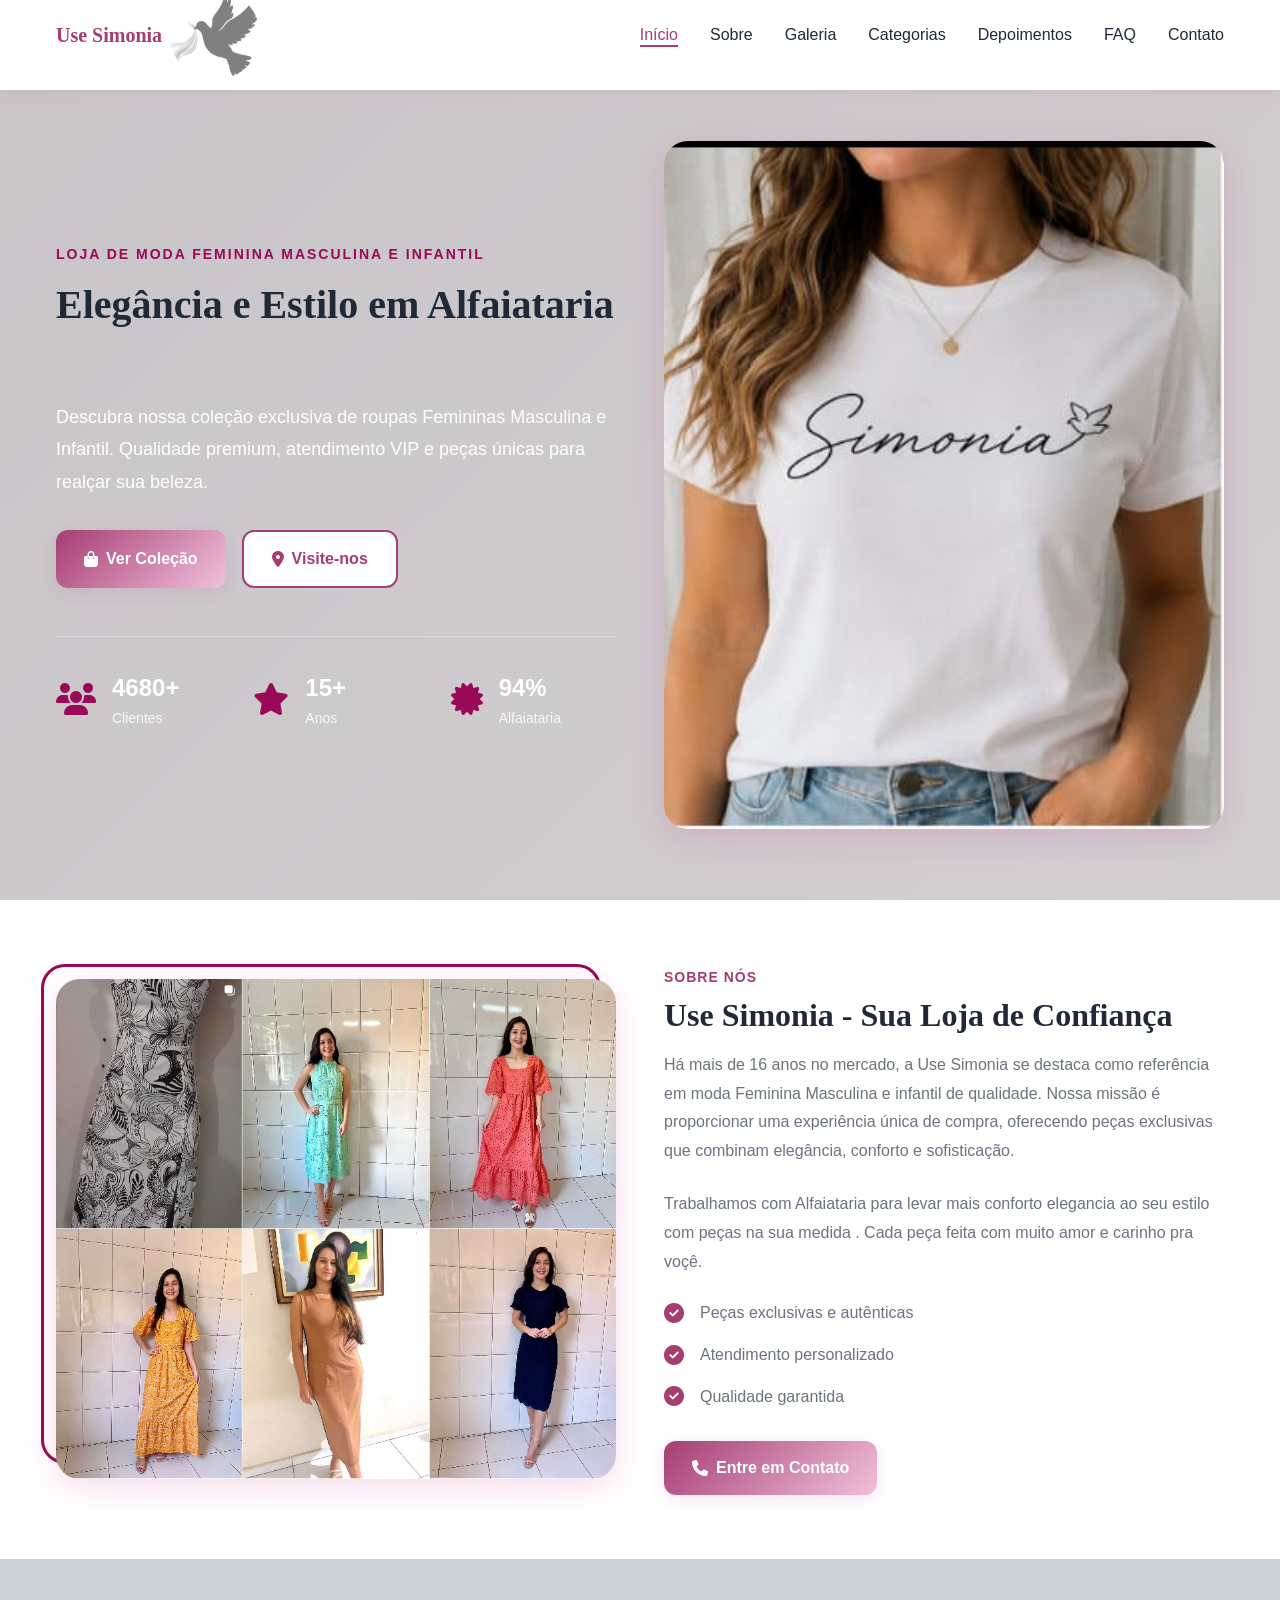
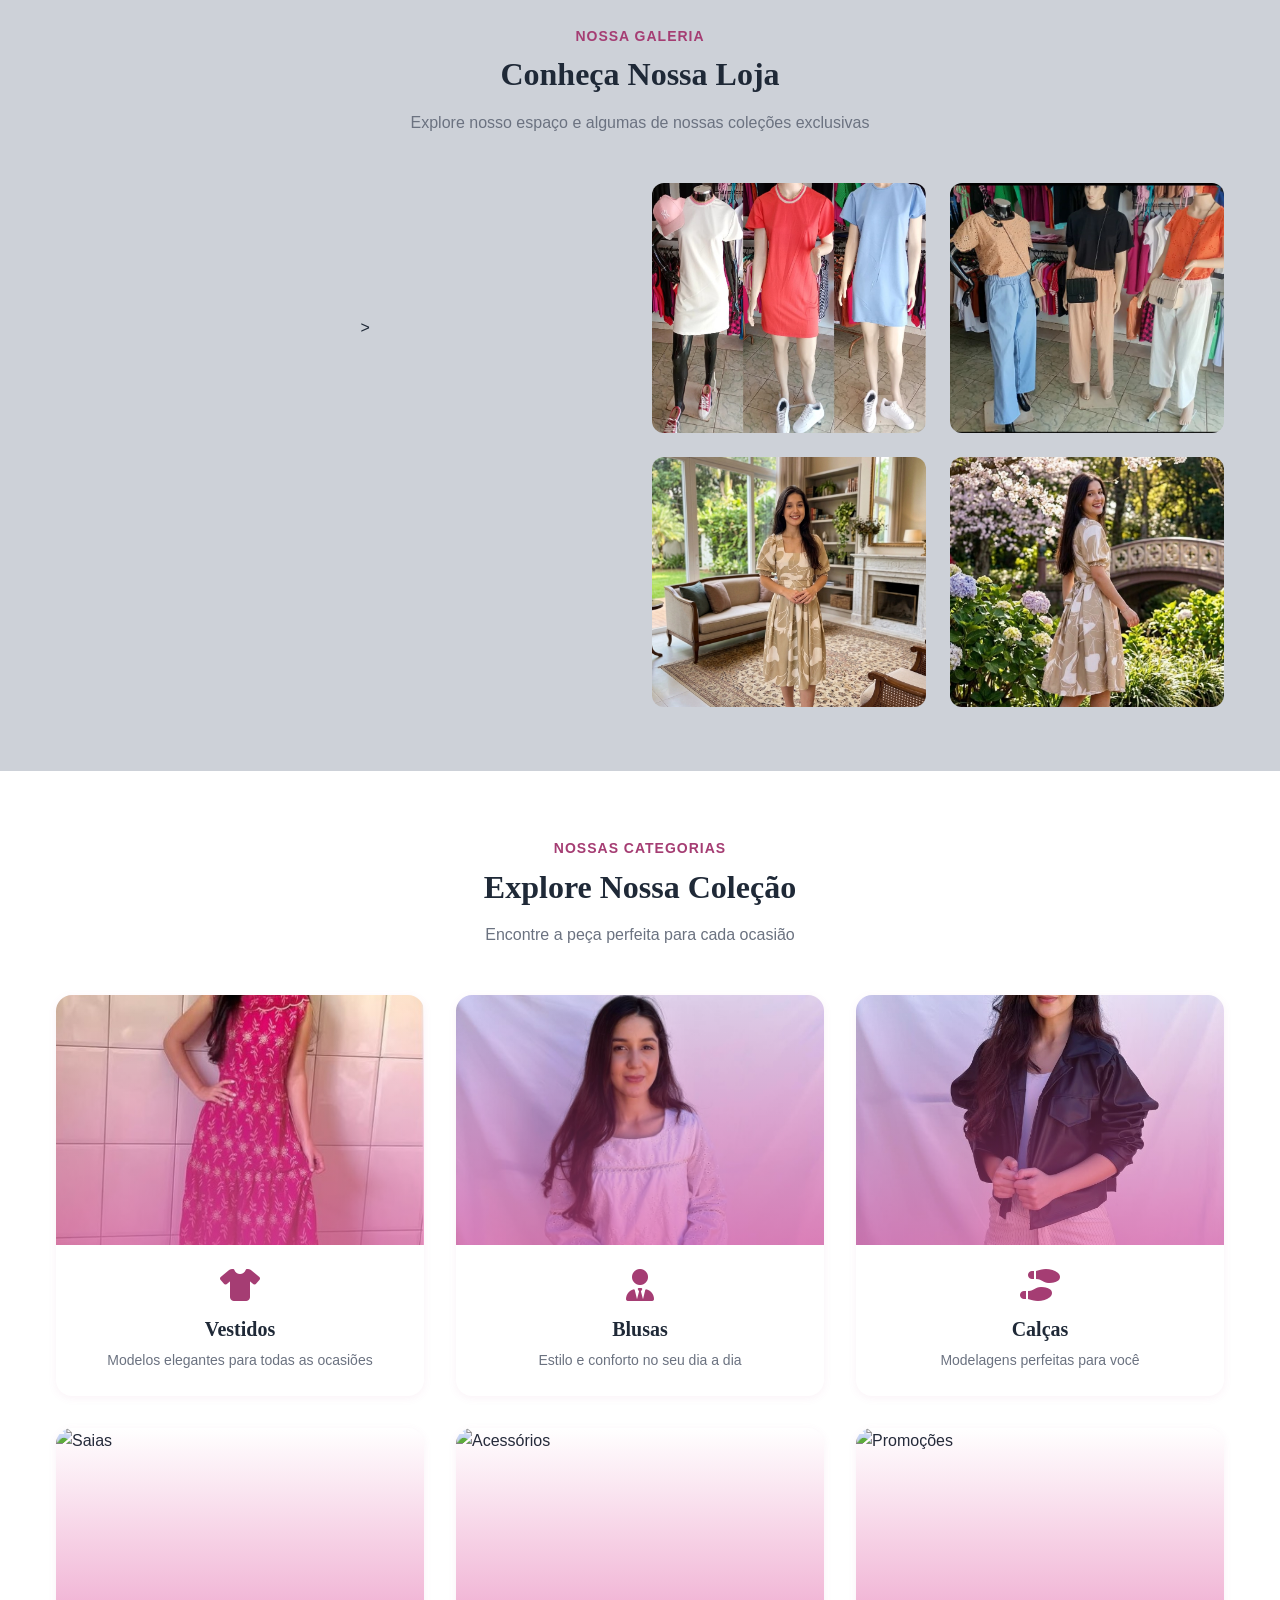
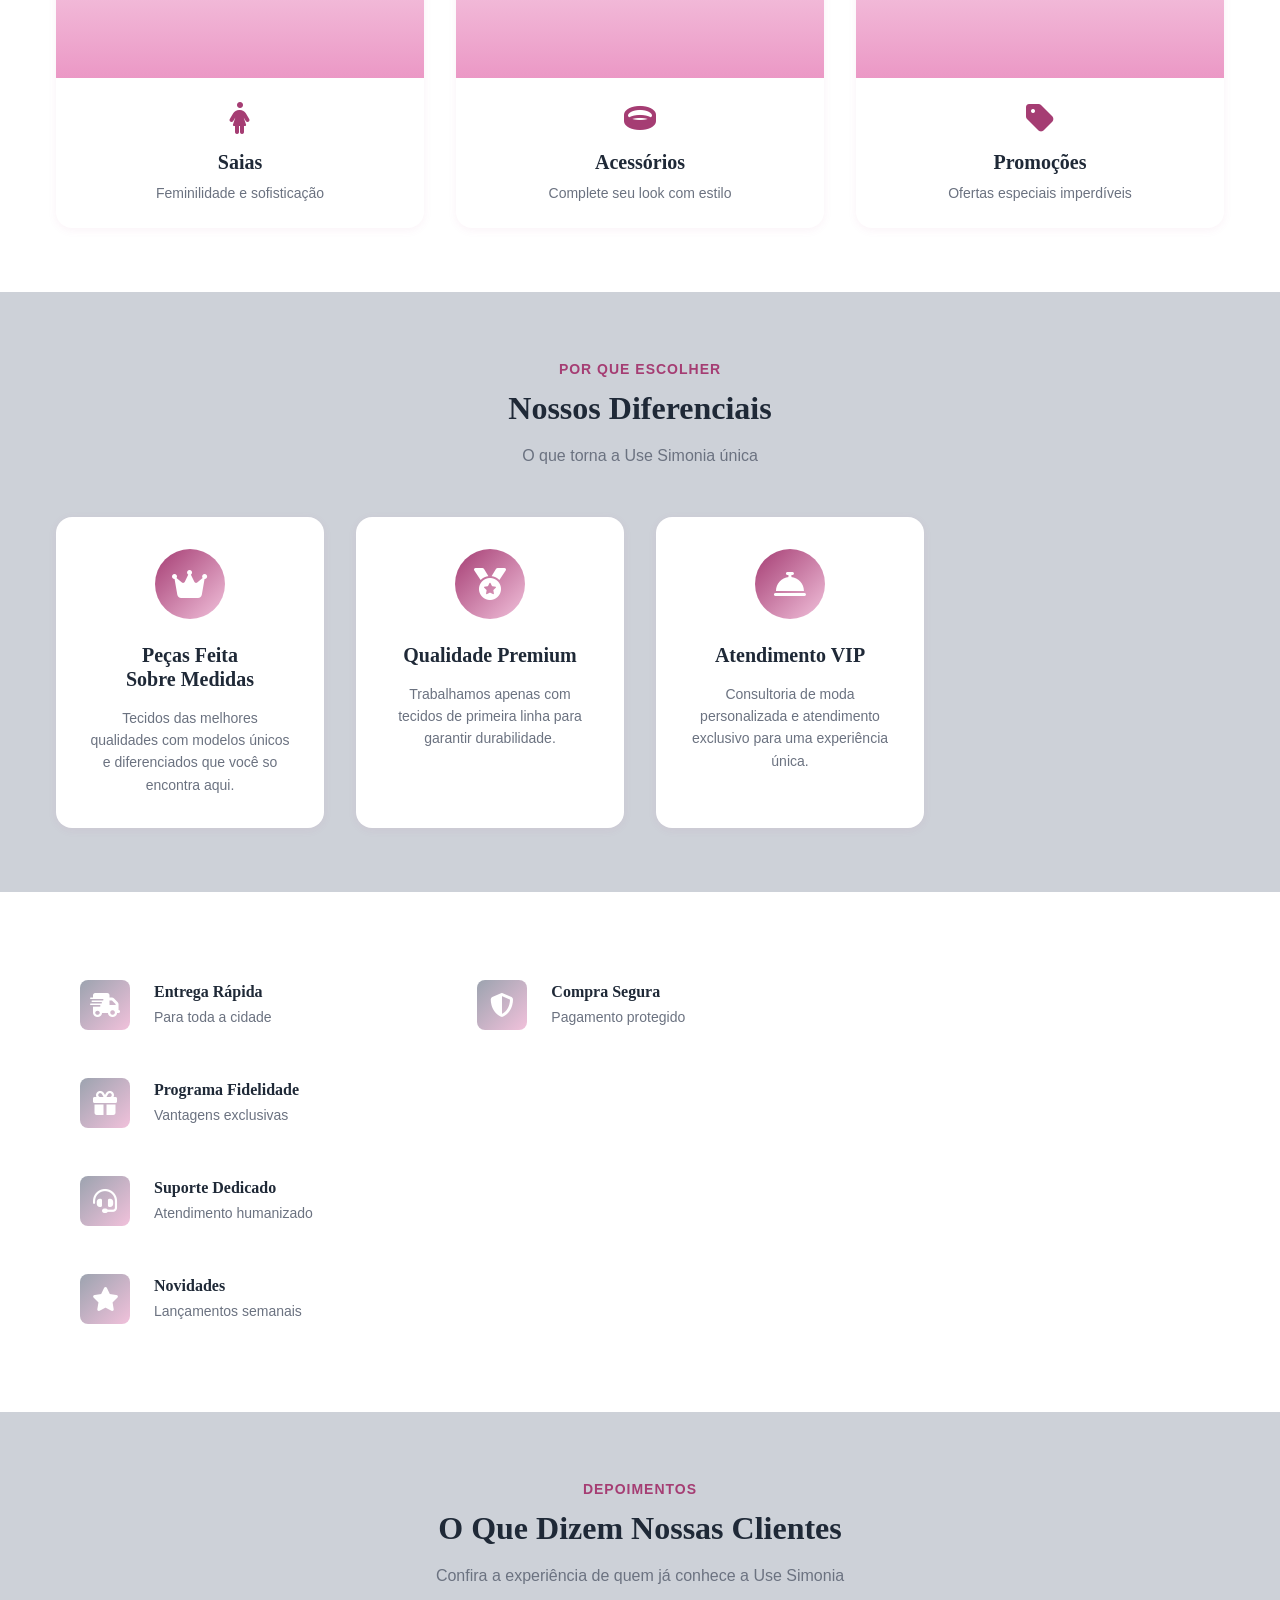
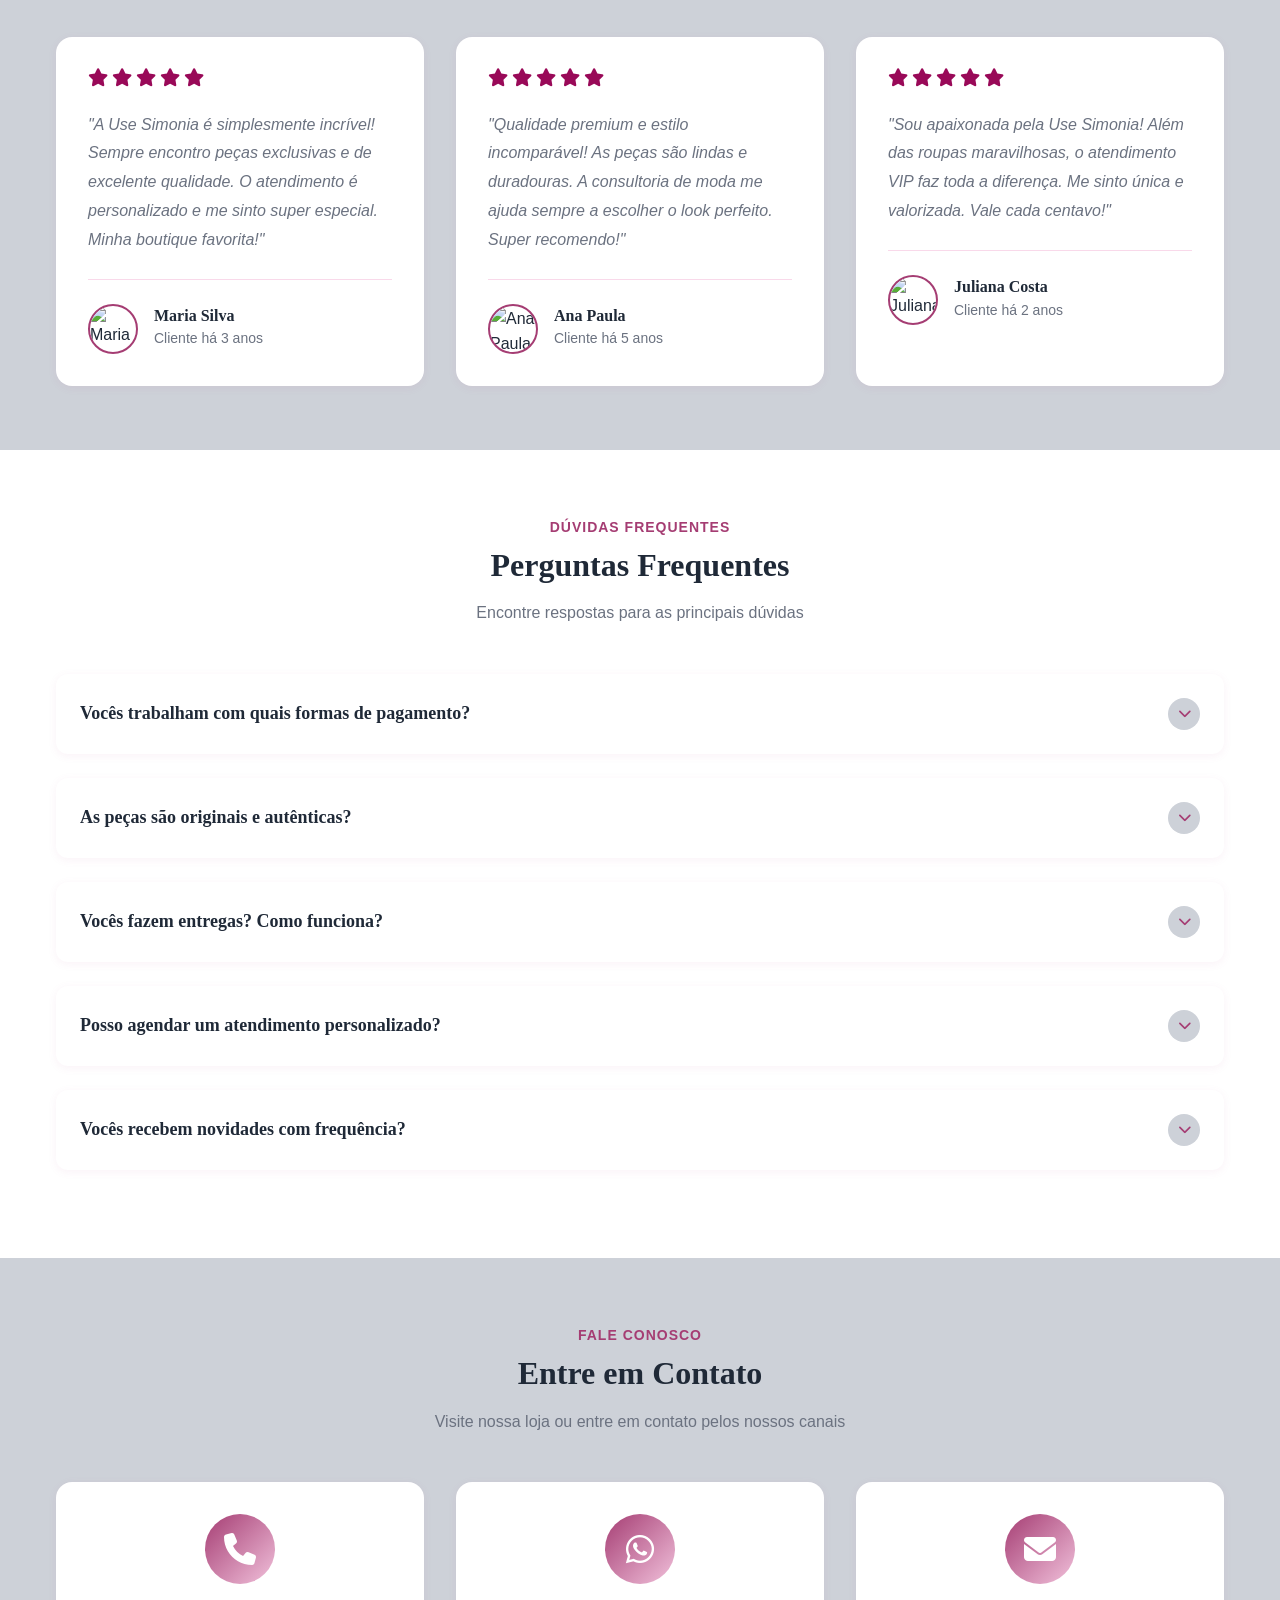
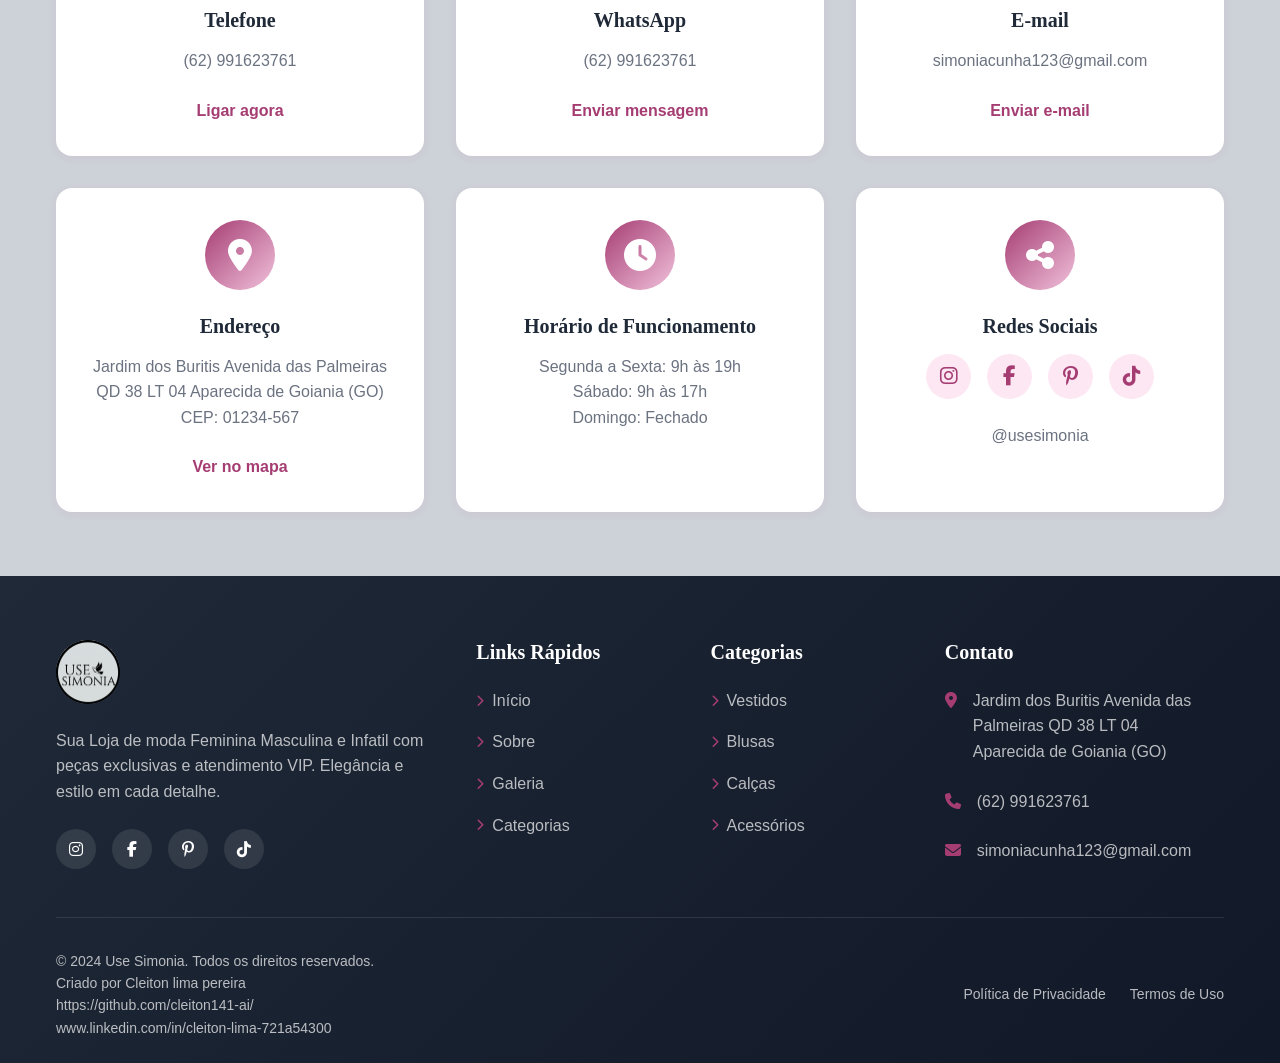
==== commit 59c22989: "Dia 2 estruturando pagina" ====
--- a/index.html
+++ b/index.html
@@ -15,7 +15,8 @@
     <header class="header" id="header">
         <nav class="nav container">
             <a href="#" class="nav__logo">
-                <img src="./assents/Logo of.png" alt="Use Simonia" class="nav__logo-img"></a>
+                <p>Use Simonia</p>
+                <img src="./assents/logo 1.png" alt="Use Simonia" class="nav__logo-img"></a>
 
             <div class="nav__menu" id="nav-menu">
                 <ul class="nav__list">
@@ -58,12 +59,12 @@
         <section class="hero" id="inicio">
             <div class="hero__container container">
                 <div class="hero__content">
-                    <span class="hero__subtitle" data-aos="fade-up">Loja de Moda Feminina</span>
+                    <span class="hero__subtitle" data-aos="fade-up">Loja de Moda Feminina Masculina e Infantil</span>
                     <h1 class="hero__title" data-aos="fade-up" data-aos-delay="100">
-                        Elegância e Estilo em Cada Peça
+                        Elegância e Estilo em Alfaiataria 
                     </h1>
                     <p class="hero__description" data-aos="fade-up" data-aos-delay="200">
-                        Descubra nossa coleção exclusiva de roupas femininas. Qualidade premium, atendimento VIP e peças únicas para realçar sua beleza.
+                        Descubra nossa coleção exclusiva de roupas Femininas Masculina e Infantil. Qualidade premium, atendimento VIP e peças únicas para realçar sua beleza.
                     </p>
                     <div class="hero__buttons" data-aos="fade-up" data-aos-delay="300">
                         <a href="#categorias" class="btn btn--primary">
@@ -86,7 +87,7 @@
                         <div class="hero__stat">
                             <i class="fas fa-star"></i>
                             <div class="hero__stat-content">
-                                <span class="hero__stat-number">10+</span>
+                                <span class="hero__stat-number">16+</span>
                                 <span class="hero__stat-text">Anos</span>
                             </div>
                         </div>
@@ -94,7 +95,7 @@
                             <i class="fas fa-certificate"></i>
                             <div class="hero__stat-content">
                                 <span class="hero__stat-number">100%</span>
-                                <span class="hero__stat-text">Autêntico</span>
+                                <span class="hero__stat-text">Alfaiataria</span>
                             </div>
                         </div>
                     </div>
@@ -120,10 +121,10 @@
                         <span class="section__subtitle">Sobre Nós</span>
                         <h2 class="section__title">Use Simonia - Sua Loja de Confiança</h2>
                         <p class="sobre__description">
-                            Há mais de 16 anos no mercado, a Use Simonia se destaca como referência em moda feminina de qualidade. Nossa missão é proporcionar uma experiência única de compra, oferecendo peças exclusivas que combinam elegância, conforto e sofisticação.
+                            Há mais de 16 anos no mercado, a Use Simonia se destaca como referência em moda Feminina Masculina e infantil de qualidade. Nossa missão é proporcionar uma experiência única de compra, oferecendo peças exclusivas que combinam elegância, conforto e sofisticação.
                         </p>
                         <p class="sobre__description">
-                            Trabalhamos com marcas renomadas e coleções cuidadosamente selecionadas para atender mulheres que valorizam estilo e autenticidade. Cada peça em nossa boutique é escolhida pensando em você.
+                            Trabalhamos com Alfaiataria para  levar mais conforto elegancia ao seu estilo com peças na sua medida  . Cada peça feita com muito amor e carinho pra voçê.
                         </p>
                         <div class="sobre__features">
                             <div class="sobre__feature">
@@ -138,10 +139,10 @@
                                 <i class="fas fa-check-circle"></i>
                                 <span>Qualidade garantida</span>
                             </div>
-                            <div class="sobre__feature">
+                           <!--- <div class="sobre__feature">
                                 <i class="fas fa-check-circle"></i>
                                 <span>Política de troca facilitada</span>
-                            </div>
+                            </div>-->
                         </div>
                         <a href="#contato" class="btn btn--primary">
                             <i class="fas fa-phone"></i>
@@ -291,15 +292,15 @@
                         <div class="diferencial__icon">
                             <i class="fas fa-crown"></i>
                         </div>
-                        <h3 class="diferencial__title">Peças Exclusivas</h3>
-                        <p class="diferencial__description">Coleções selecionadas com modelos únicos e diferenciados que você não encontra em qualquer lugar.</p>
+                        <h3 class="diferencial__title">Peças Feita Sobre Medidas</h3>
+                        <p class="diferencial__description">Tecidos das melhores qualidades com modelos únicos e diferenciados que você so encontra aqui.</p>
                     </div>
                     <div class="diferencial__card" data-aos="fade-up" data-aos-delay="200">
                         <div class="diferencial__icon">
                             <i class="fas fa-medal"></i>
                         </div>
                         <h3 class="diferencial__title">Qualidade Premium</h3>
-                        <p class="diferencial__description">Trabalhamos apenas com marcas renomadas e tecidos de primeira linha para garantir durabilidade.</p>
+                        <p class="diferencial__description">Trabalhamos apenas com tecidos de primeira linha para garantir durabilidade.</p>
                     </div>
                     <div class="diferencial__card" data-aos="fade-up" data-aos-delay="300">
                         <div class="diferencial__icon">
@@ -308,13 +309,15 @@
                         <h3 class="diferencial__title">Atendimento VIP</h3>
                         <p class="diferencial__description">Consultoria de moda personalizada e atendimento exclusivo para uma experiência única.</p>
                     </div>
-                    <div class="diferencial__card" data-aos="fade-up" data-aos-delay="400">
+                     <!---- <div class="diferencial__card" data-aos="fade-up" data-aos-delay="400">
                         <div class="diferencial__icon">
                             <i class="fas fa-exchange-alt"></i>
-                        </div>
-                        <h3 class="diferencial__title">Troca Fácil</h3>
-                        <p class="diferencial__description">Política de troca facilitada e sem burocracia para sua total satisfação e tranquilidade.</p>
-                    </div>
+                        <!----  </div>
+<!--  -->
+                      <!----   <h3 class="diferencial__title">Troca Fácil</h3>
+                        <p class="diferencial__description">Política de troca facilitada e sem burocracia para sua total satisfação e tranquilidade.</p> 
+
+                    </div> -->
                 </div>
             </div>
         </section>
@@ -341,14 +344,14 @@
                             <p class="beneficio__text">Pagamento protegido</p>
                         </div>
                     </div>
-                    <div class="beneficio__item" data-aos="fade-up" data-aos-delay="300">
+                    <!-- <div class="beneficio__item" data-aos="fade-up" data-aos-delay="300">
                         <div class="beneficio__icon">
                             <i class="fas fa-credit-card"></i>
                         </div>
                         <div class="beneficio__content">
                             <h4 class="beneficio__title">Parcelamento</h4>
                             <p class="beneficio__text">Em até 3x sem juros</p>
-                        </div>
+                        </div>-->
                     </div>
                     <div class="beneficio__item" data-aos="fade-up" data-aos-delay="100">
                         <div class="beneficio__icon">
@@ -459,14 +462,14 @@
                     <h2 class="section__title">Perguntas Frequentes</h2>
                     <p class="section__description">Encontre respostas para as principais dúvidas</p>
                 </div>
-                <div class="faq__container">
-                    <div class="faq__item" data-aos="fade-up" data-aos-delay="100">
+                       <div class="faq__container">
+                    <!---- <div class="faq__item" data-aos="fade-up" data-aos-delay="100">
                         <div class="faq__question">
                             <h3 class="faq__title">Como funciona a política de trocas?</h3>
                             <button class="faq__toggle">
                                 <i class="fas fa-chevron-down"></i>
                             </button>
-                        </div>
+                        </div>-->
                         <div class="faq__answer">
                             <p>Aceitamos trocas em até 7 dias após a compra, desde que as peças estejam em perfeito estado, com etiquetas e sem uso. Basta trazer o produto na loja com a nota fiscal. A troca pode ser feita por outro tamanho, cor ou modelo de mesmo valor.</p>
                         </div>
@@ -490,7 +493,7 @@
                             </button>
                         </div>
                         <div class="faq__answer">
-                            <p>Sim! Todas as nossas peças são 100% originais e autênticas. Trabalhamos apenas com marcas renomadas e fornecedores autorizados. Cada item possui certificado de autenticidade e garantia de qualidade.</p>
+                            <p>Sim! Trabalhamos com Alfaiataria usamos tecidos da melhor qualidade onde Oferecemos roupas com a melhor qualidade e conforto.</p>
                         </div>
                     </div>
                     <div class="faq__item" data-aos="fade-up" data-aos-delay="100">
@@ -523,7 +526,7 @@
                             </button>
                         </div>
                         <div class="faq__answer">
-                            <p>Sim! Recebemos lançamentos e novidades semanalmente. Siga-nos nas redes sociais para ficar por dentro das últimas tendências e coleções exclusivas. Também temos um programa de fidelidade com benefícios especiais para clientes VIP.</p>
+                            <p>Sim! temos novidades com frenquecia temos uma equipe dedicada sempre produzindo novas peças. Siga-nos nas redes sociais para ficar por dentro dos ultimos Lançamentos e coleções exclusivas. Também temos um programa de fidelidade com benefícios especiais para clientes VIP.</p>
                         </div>
                     </div>
                 </div>
@@ -544,7 +547,7 @@
                             <i class="fas fa-phone"></i>
                         </div>
                         <h3 class="contato__info-title">Telefone</h3>
-                        <p class="contato__info-text">() 456-7890</p>
+                        <p class="contato__info-text">(62) 991623761</p>
                         <a href="tel:+551134567890" class="contato__info-link">Ligar agora</a>
                     </div>
                     <div class="contato__info-card" data-aos="fade-up" data-aos-delay="200">
@@ -560,7 +563,7 @@
                             <i class="fas fa-envelope"></i>
                         </div>
                         <h3 class="contato__info-title">E-mail</h3>
-                        <p class="contato__info-text">contato@usesimonia.com.br</p>
+                        <p class="contato__info-text">simoniacunha123@gmail.com</p>
                         <a href="mailto:contato@usesimonia.com.br" class="contato__info-link">Enviar e-mail</a>
                     </div>
                     <div class="contato__info-card" data-aos="fade-up" data-aos-delay="100">
@@ -568,8 +571,8 @@
                             <i class="fas fa-map-marker-alt"></i>
                         </div>
                         <h3 class="contato__info-title">Endereço</h3>
-                        <p class="contato__info-text">Rua das Flores, 123<br>Centro - São Paulo/SP<br>CEP: 01234-567</p>
-                        <a href="https://maps.google.com" target="_blank" class="contato__info-link">Ver no mapa</a>
+                        <p class="contato__info-text">Jardim dos Buritis Avenida das Palmeiras QD 38 LT 04 Aparecida de Goiania (GO) <br>CEP: 01234-567</p>
+                        <a href="https://maps.app.goo.gl/GPokkrm6VvBYgexm7"  target="_blank" class="contato__info-link">Ver no mapa</a>
                     </div>
                     <div class="contato__info-card" data-aos="fade-up" data-aos-delay="200">
                         <div class="contato__info-icon">
@@ -588,7 +591,7 @@
                         </div>
                         <h3 class="contato__info-title">Redes Sociais</h3>
                         <div class="contato__social">
-                            <a href="https://instagram.com" target="_blank" class="contato__social-link">
+                            <a href="https://www.instagram.com/use_simonia_?utm_source=ig_web_button_share_sheet&igsh=ZDNlZDc0MzIxNw==" target="_blank" class="contato__social-link">
                                 <i class="fab fa-instagram"></i>
                             </a>
                             <a href="https://facebook.com" target="_blank" class="contato__social-link">
@@ -616,7 +619,7 @@
                     <a href="#" class="footer__logo">
                         <img src="./assents/Logo of.png" alt="Use Simonia" class="footer__logo-img"></a>
                     <p class="footer__description">
-                        Sua Loja de moda feminina com peças exclusivas e atendimento VIP. Elegância e estilo em cada detalhe.
+                        Sua Loja de moda Feminina Masculina e Infatil com peças exclusivas e atendimento VIP. Elegância e estilo em cada detalhe.
                     </p>
                     <div class="footer__social">
                         <a href="https://instagram.com" target="_blank" class="footer__social-link">
@@ -656,22 +659,26 @@
                     <ul class="footer__info">
                         <li class="footer__info-item">
                             <i class="fas fa-map-marker-alt"></i>
-                            <span>Rua das Flores, 123<br>Centro - São Paulo/SP</span>
+                            <span>Jardim dos Buritis Avenida das Palmeiras QD 38 LT 04 <br> Aparecida de Goiania (GO)</span>
                         </li>
                         <li class="footer__info-item">
                             <i class="fas fa-phone"></i>
-                            <span>(11) 3456-7890</span>
+                            <span>(62) 991623761</span>
                         </li>
                         <li class="footer__info-item">
                             <i class="fas fa-envelope"></i>
-                            <span>contato@usesimonia.com.br</span>
+                            <span>simoniacunha123@gmail.com</span>
                         </li>
                     </ul>
                 </div>
             </div>
             <div class="footer__bottom">
                 <p class="footer__copy">
-                    &copy; 2024 Use Simonia. Todos os direitos reservados.
+                    &copy; 2024 Use Simonia. Todos os direitos reservados.<br>
+                     Criado por Cleiton lima pereira<br> 
+                     https://github.com/cleiton141-ai/<br>
+                     www.linkedin.com/in/cleiton-lima-721a54300
+
                 </p>
                 <div class="footer__bottom-links">
                     <a href="#" class="footer__bottom-link">Política de Privacidade</a>
--- a/style.css
+++ b/style.css
@@ -217,9 +217,8 @@
     color: var(--accent-color);
 }
 
+
 .nav__logo-img {
-    margin: -390%;
-    margin-top: -360%;
     
     height: 90px;
     width: 90px;
@@ -432,7 +431,7 @@
 
 /* ==================== GALLERY ==================== */
 .galeria {
-    background: var(--bg-light);
+   background: #cdd1d8;
 }
 
 .galeria__container {
@@ -465,7 +464,7 @@
 .galeria__overlay {
     position: absolute;
     inset: 0;
-    background: rgba(222, 83, 159, 0.8);
+    background: rgba(156, 30, 102, 0.8);
     display: flex;
     align-items: center;
     justify-content: center;
@@ -554,7 +553,7 @@
 
 /* ==================== DIFFERENTIALS ==================== */
 .diferenciais {
-    background: var(--bg-light);
+    background: #cdd1d8;
 }
 
 .diferenciais__container {
@@ -620,20 +619,20 @@
     align-items: center;
     gap: var(--spacing-md);
     padding: var(--spacing-md);
-    background: var(--bg-light);
+    background: var(--white);
     border-radius: var(--radius-md);
     transition: var(--transition);
 }
 
 .beneficio__item:hover {
-    background: var(--bg-lighter);
+    background:#cbced3;
     transform: translateX(5px);
 }
 
 .beneficio__icon {
     width: 50px;
     height: 50px;
-    background: linear-gradient(135deg, var(--primary-color), var(--primary-light));
+    background: linear-gradient(135deg, #9ca3af, var(--primary-light));
     border-radius: var(--radius-sm);
     display: flex;
     align-items: center;
@@ -660,7 +659,7 @@
 
 /* ==================== TESTIMONIALS ==================== */
 .depoimentos {
-    background: var(--bg-light);
+   background: #cdd1d8;
 }
 
 .depoimentos__container {
@@ -751,7 +750,7 @@
 }
 
 .faq__question:hover {
-    background: var(--bg-light);
+   background: #cdd1d8;
 }
 
 .faq__title {
@@ -764,7 +763,7 @@
 .faq__toggle {
     width: 32px;
     height: 32px;
-    background: var(--bg-light);
+    background: #cdd1d8;;
     border-radius: 50%;
     display: flex;
     align-items: center;
@@ -805,7 +804,7 @@
 
 /* ==================== CONTACT ==================== */
 .contato {
-    background: var(--bg-light);
+    background: #cdd1d8;;
 }
 
 .contato__info-center {
@@ -1140,6 +1139,9 @@
         --h1-size: 2rem;
         --h2-size: 1.75rem;
         --h3-size: 1.25rem;
+    }
+    .nav__logo-img {
+        display: none;
     }
 
     .nav__menu {
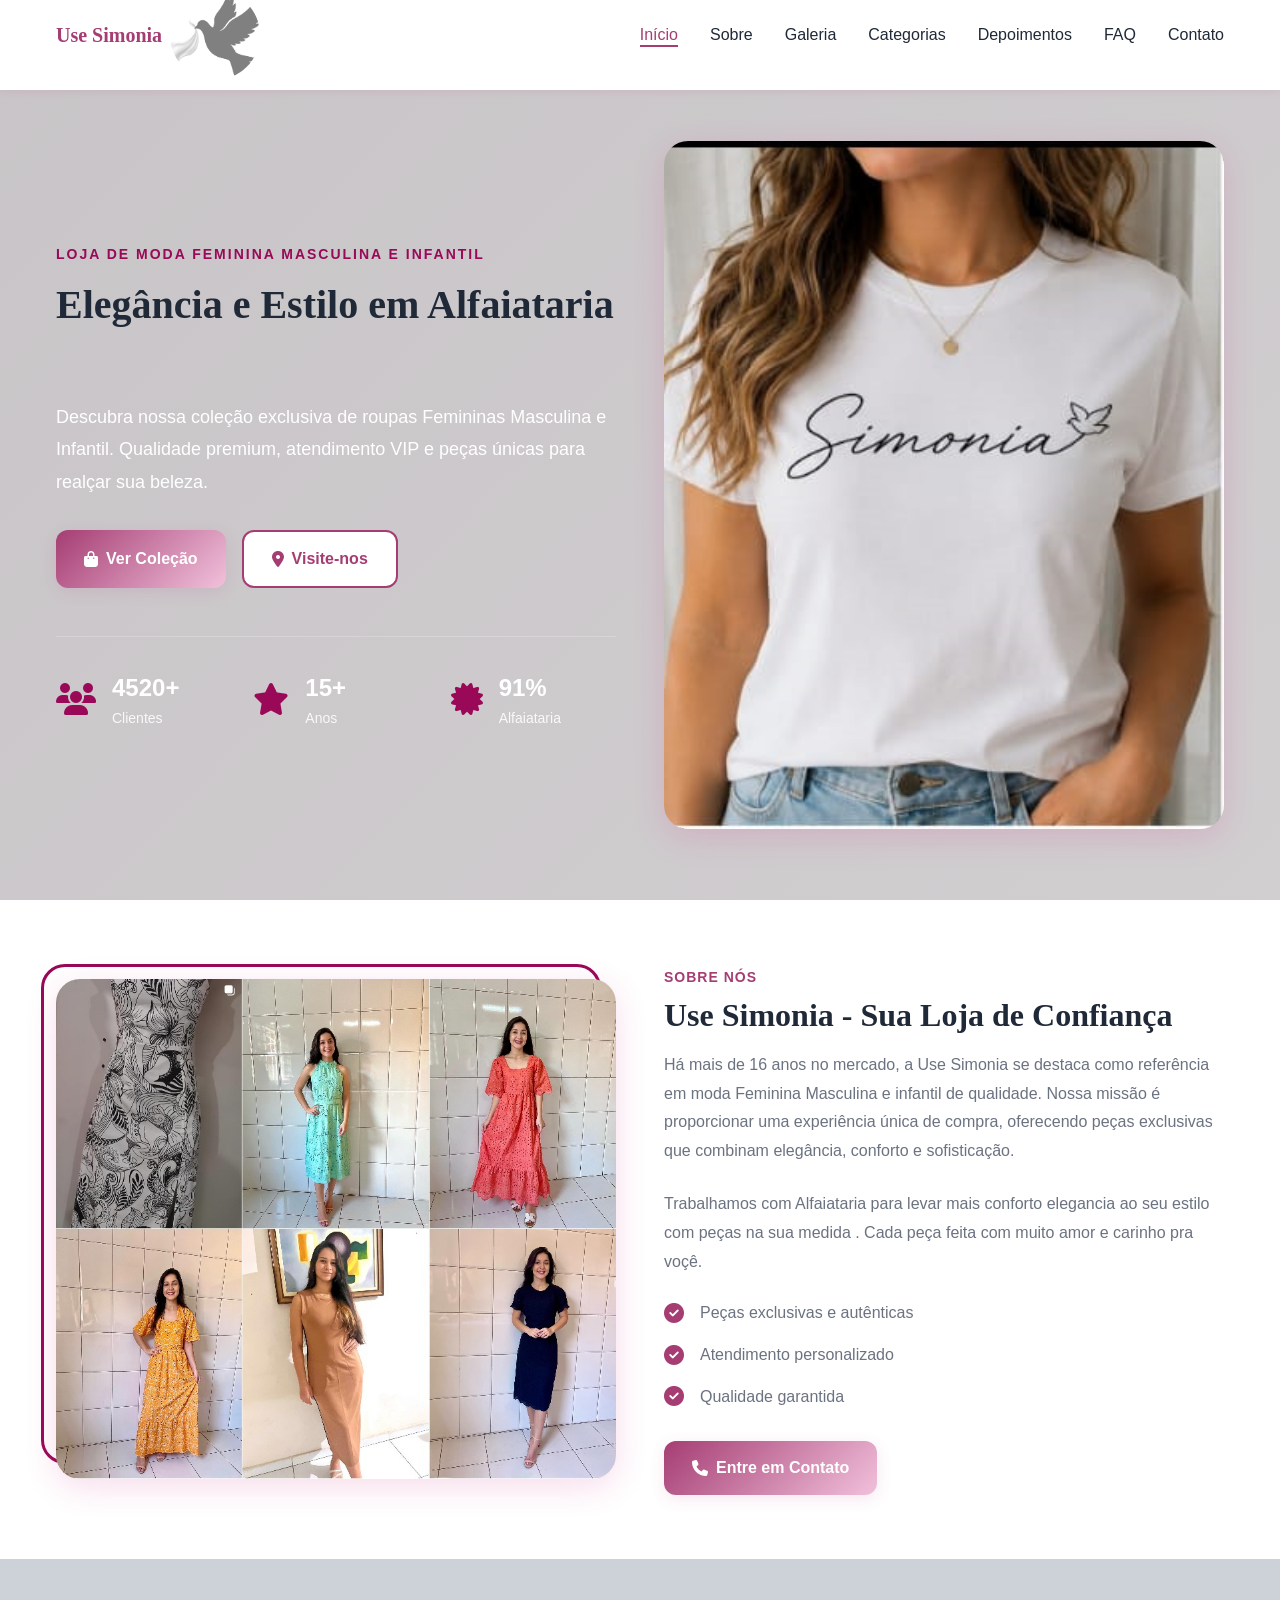
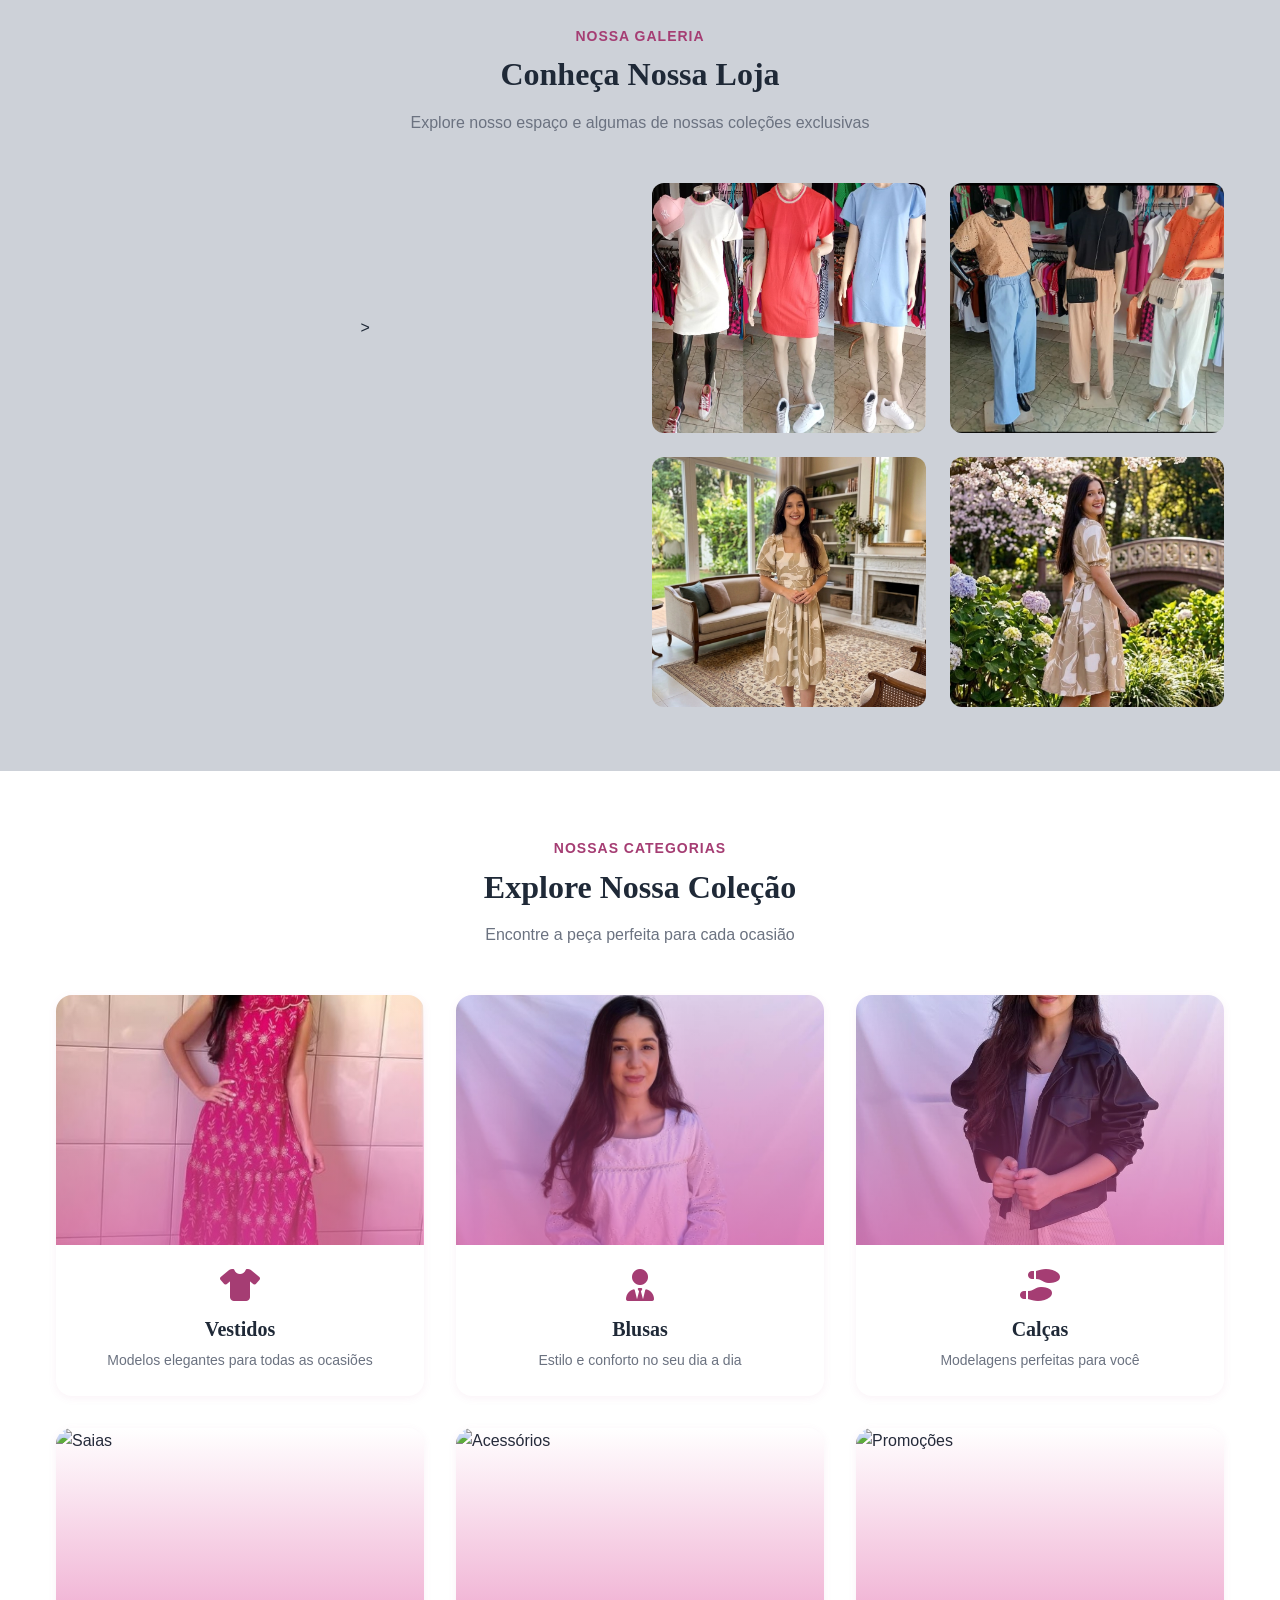
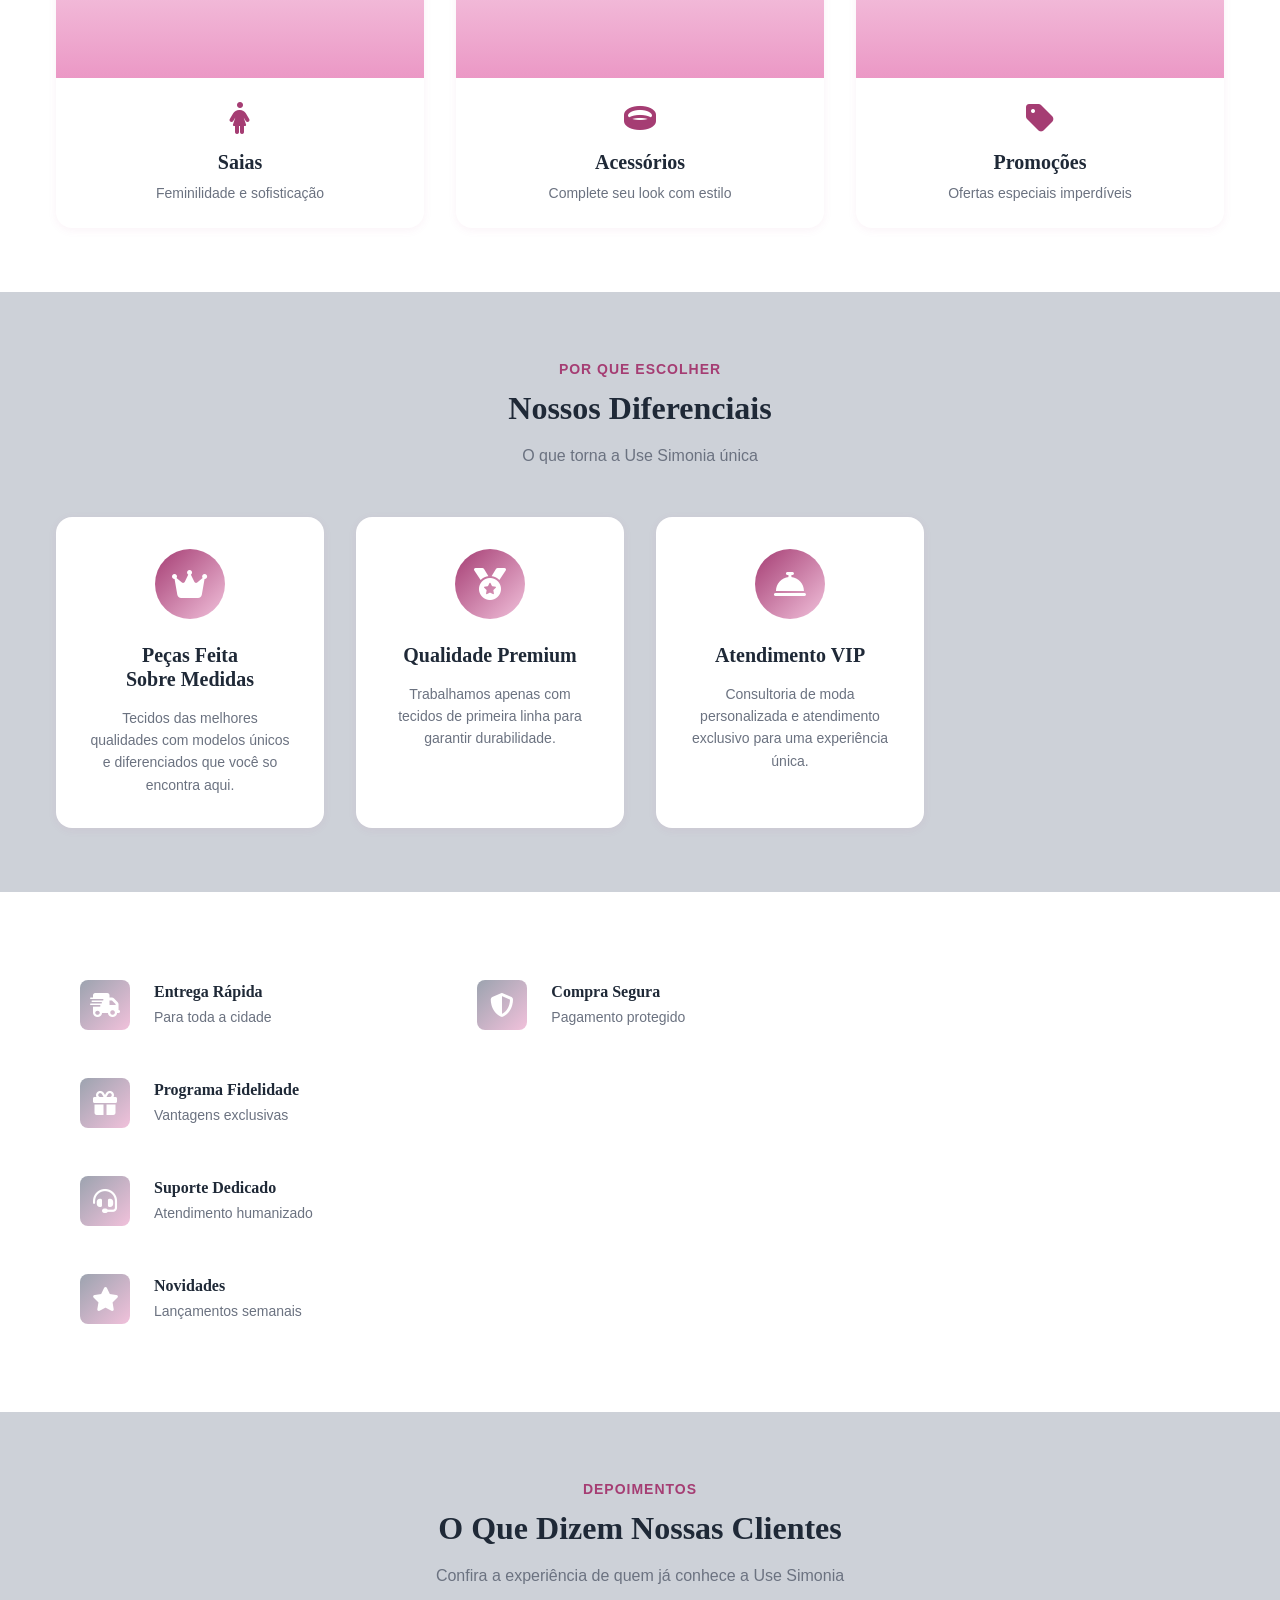
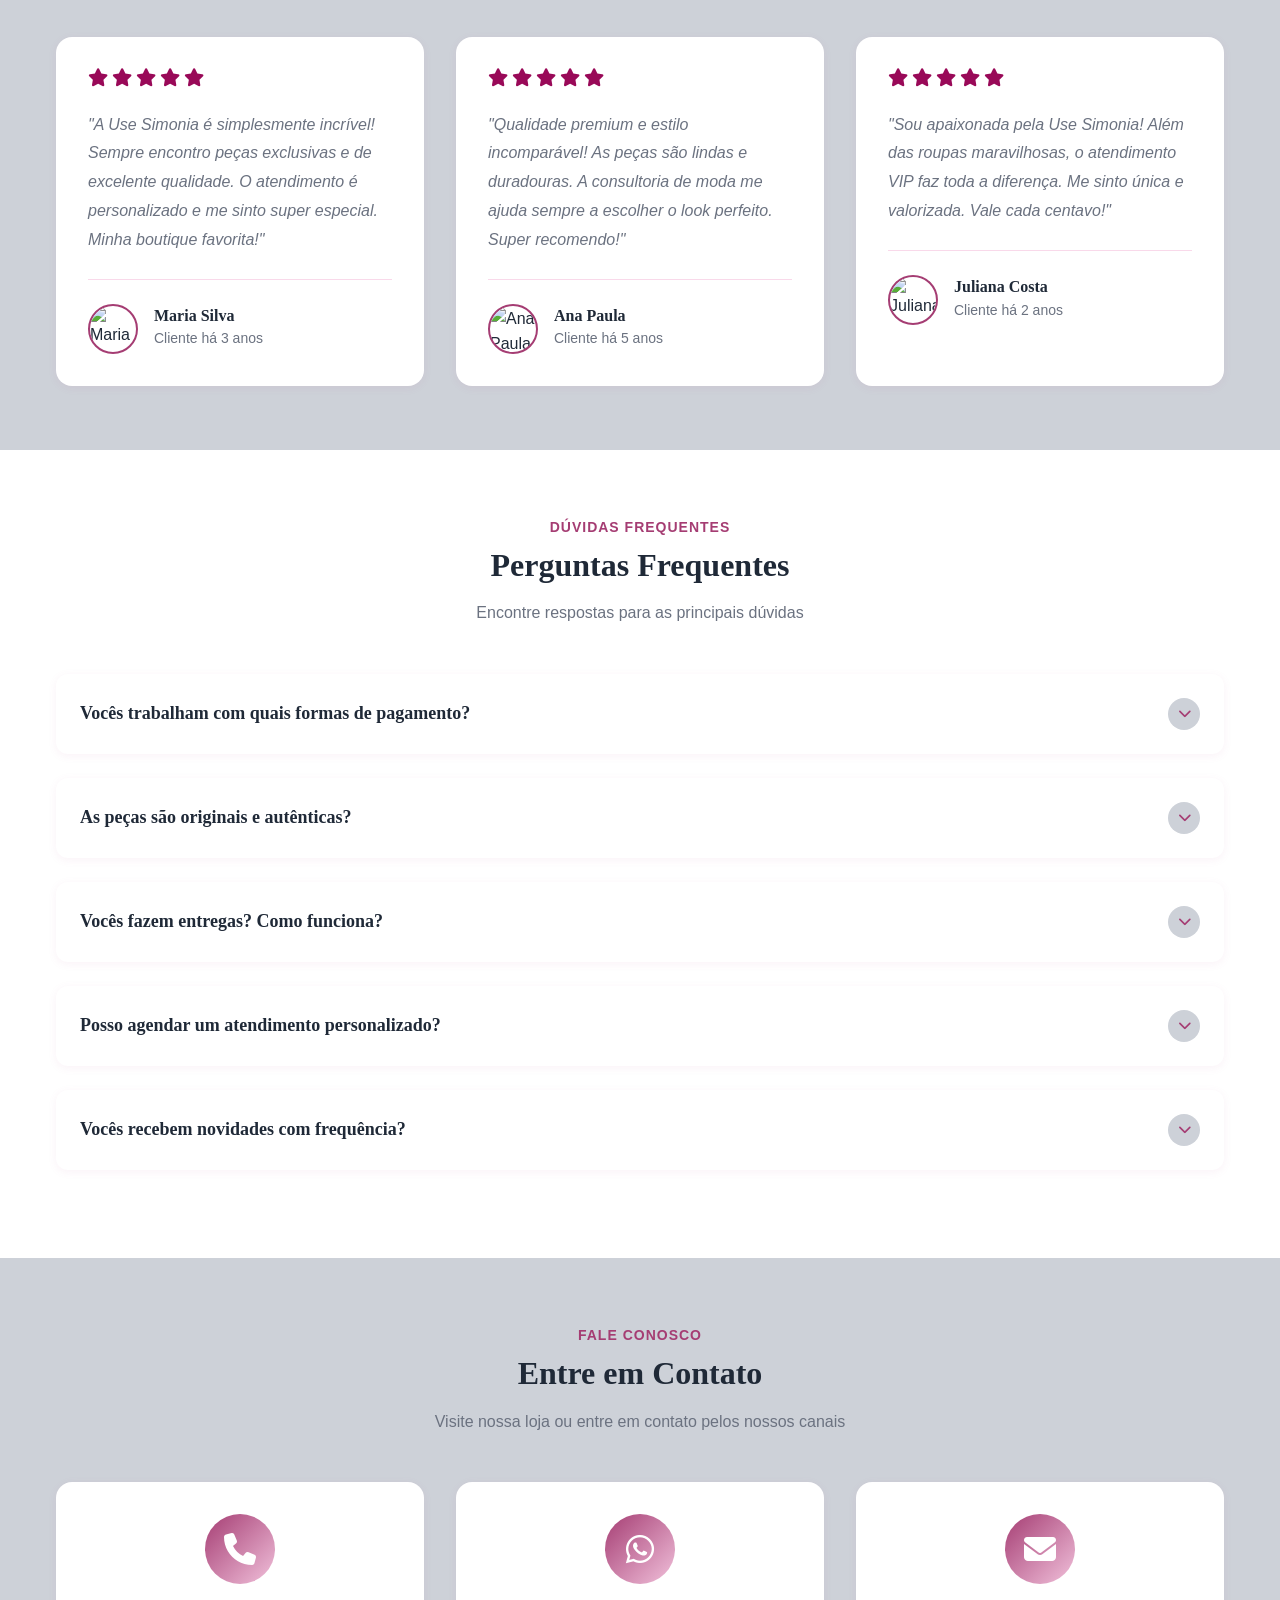
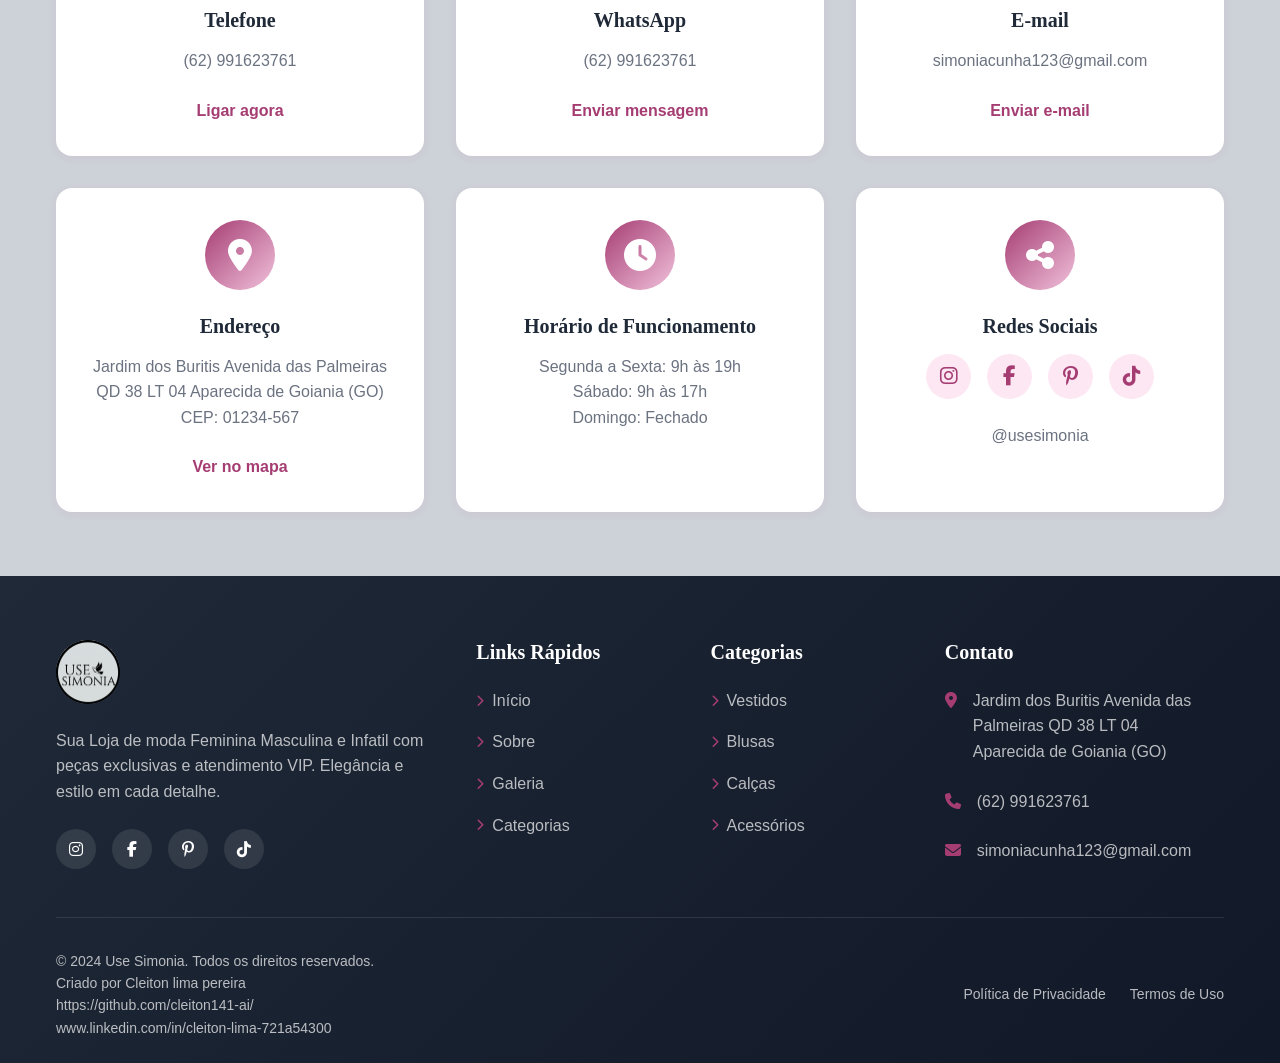
==== commit da79624a: "logo" ====
--- a/index.html
+++ b/index.html
@@ -16,7 +16,7 @@
         <nav class="nav container">
             <a href="#" class="nav__logo">
                 <p>Use Simonia</p>
-                <img src="./assents/logo 1.png" alt="Use Simonia" class="nav__logo-img"></a>
+                <img src="./assents/transparente.png" alt="Use Simonia" class="nav__logo-img"></a>
 
             <div class="nav__menu" id="nav-menu">
                 <ul class="nav__list">
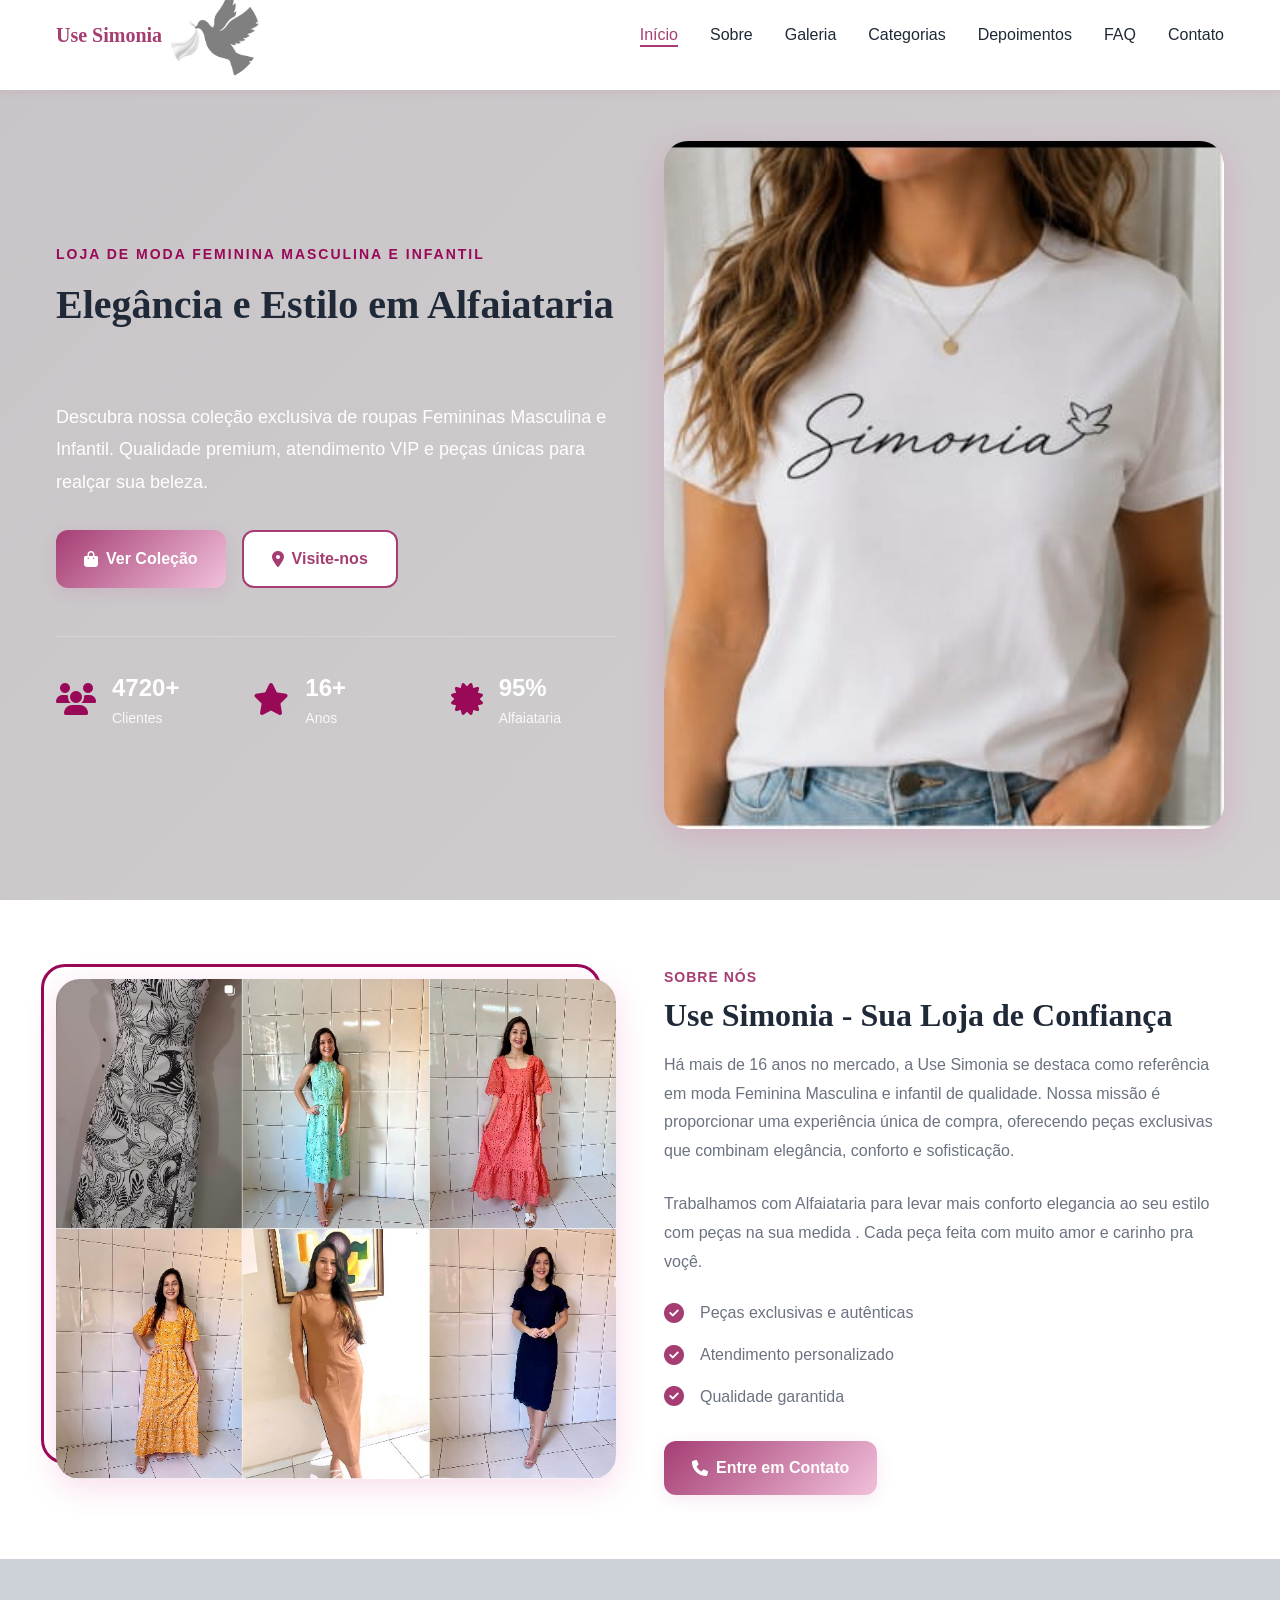
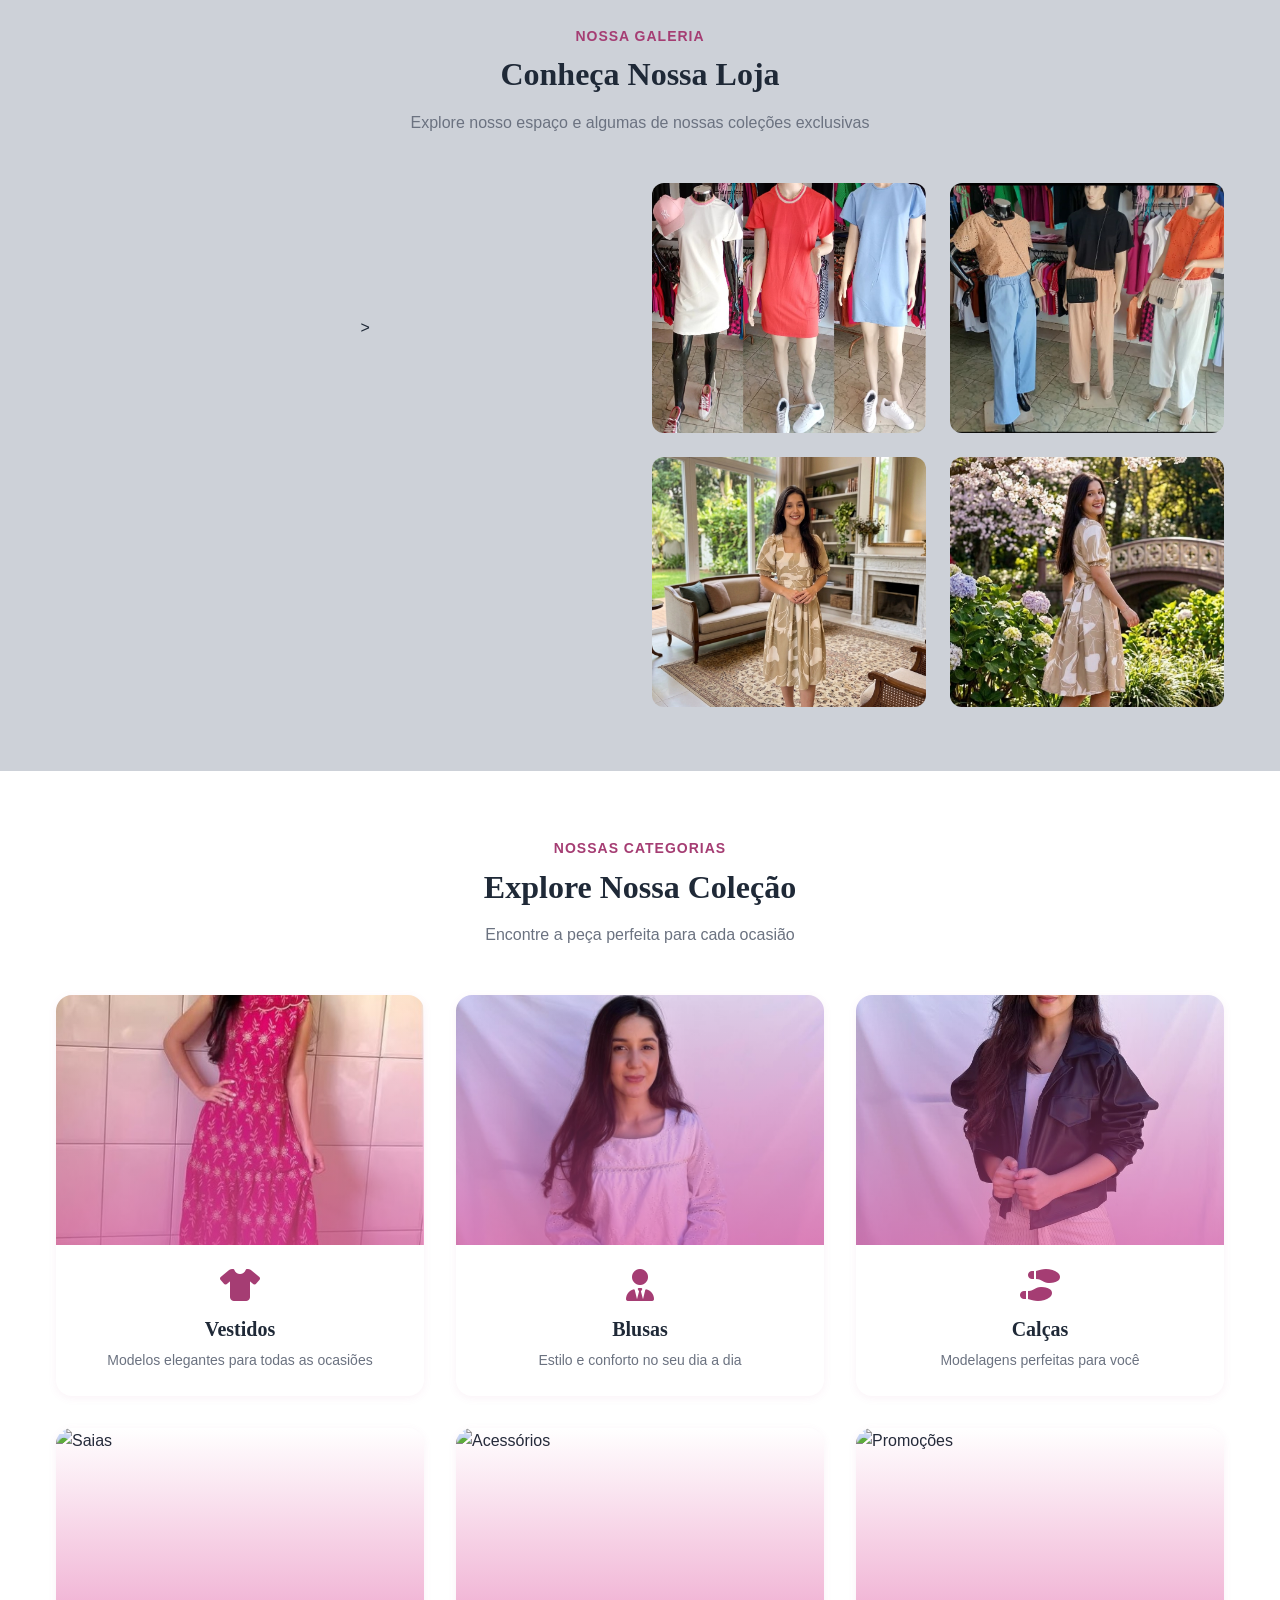
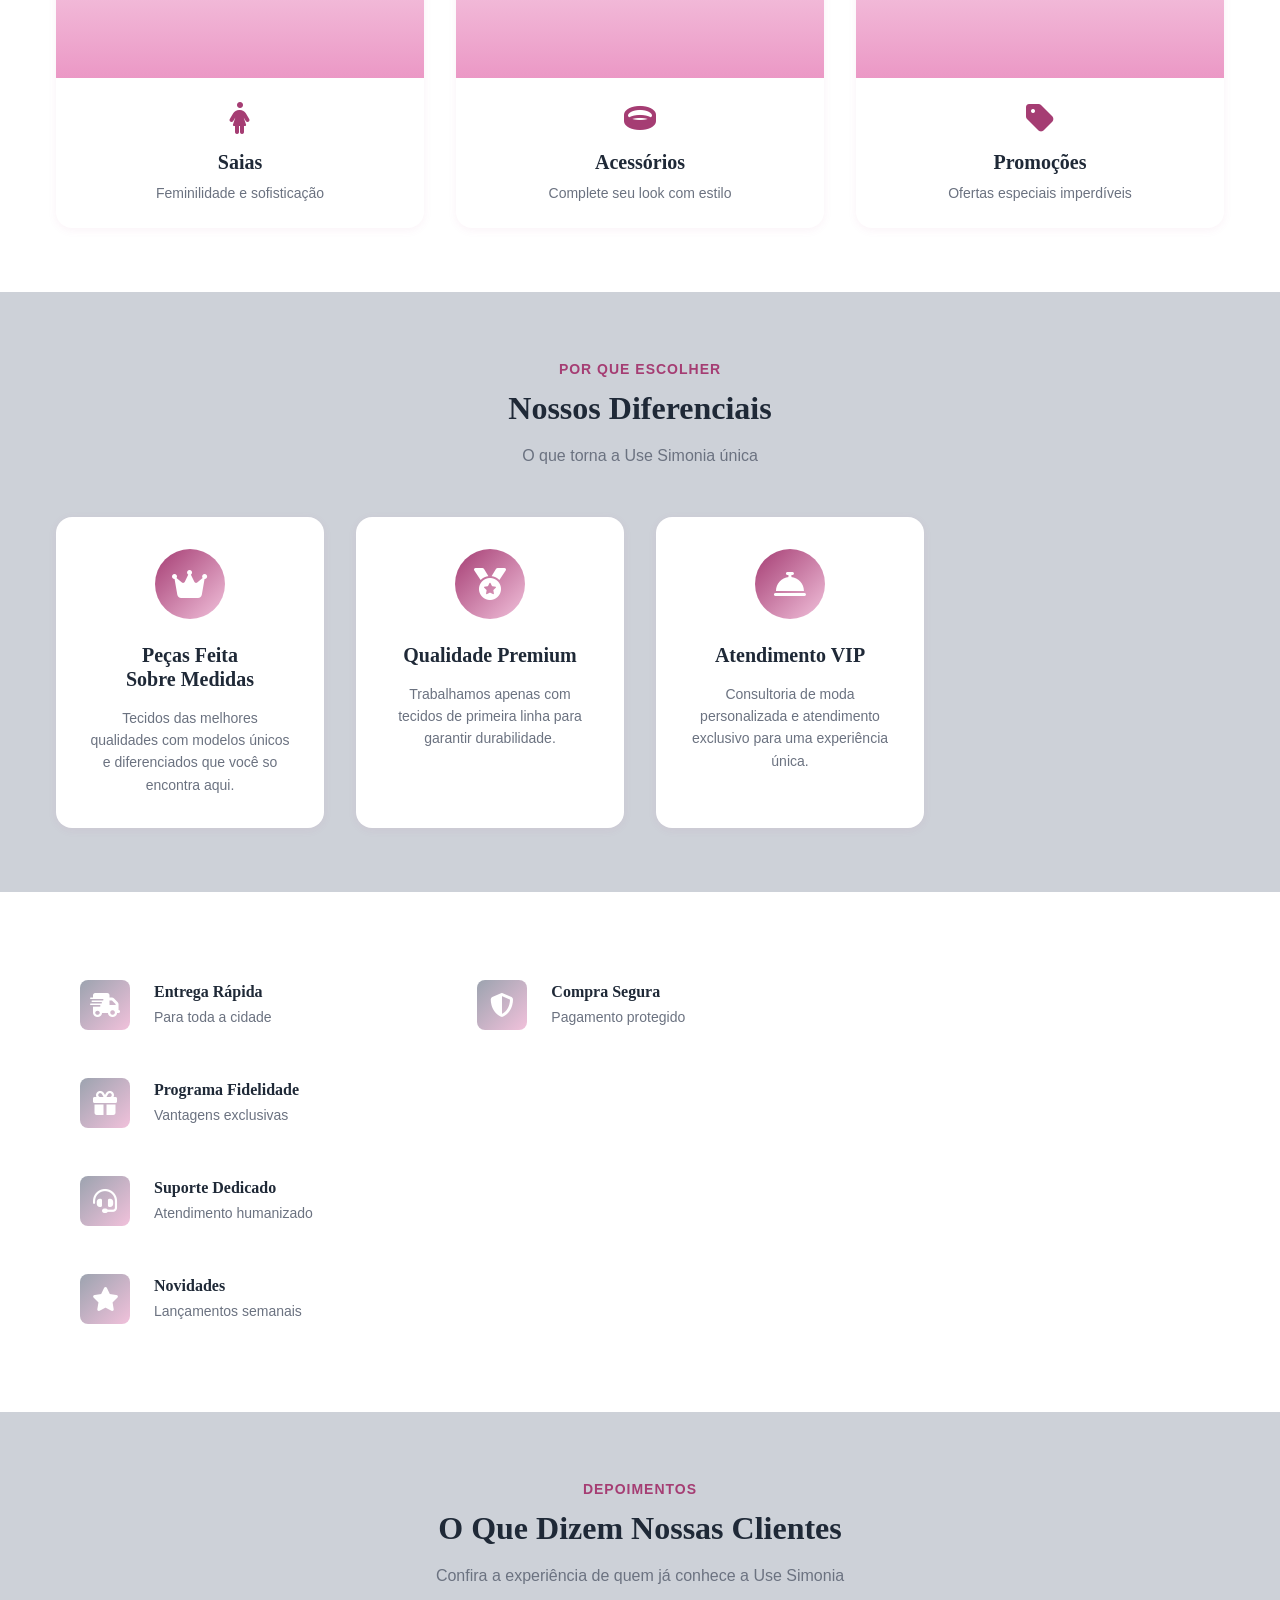
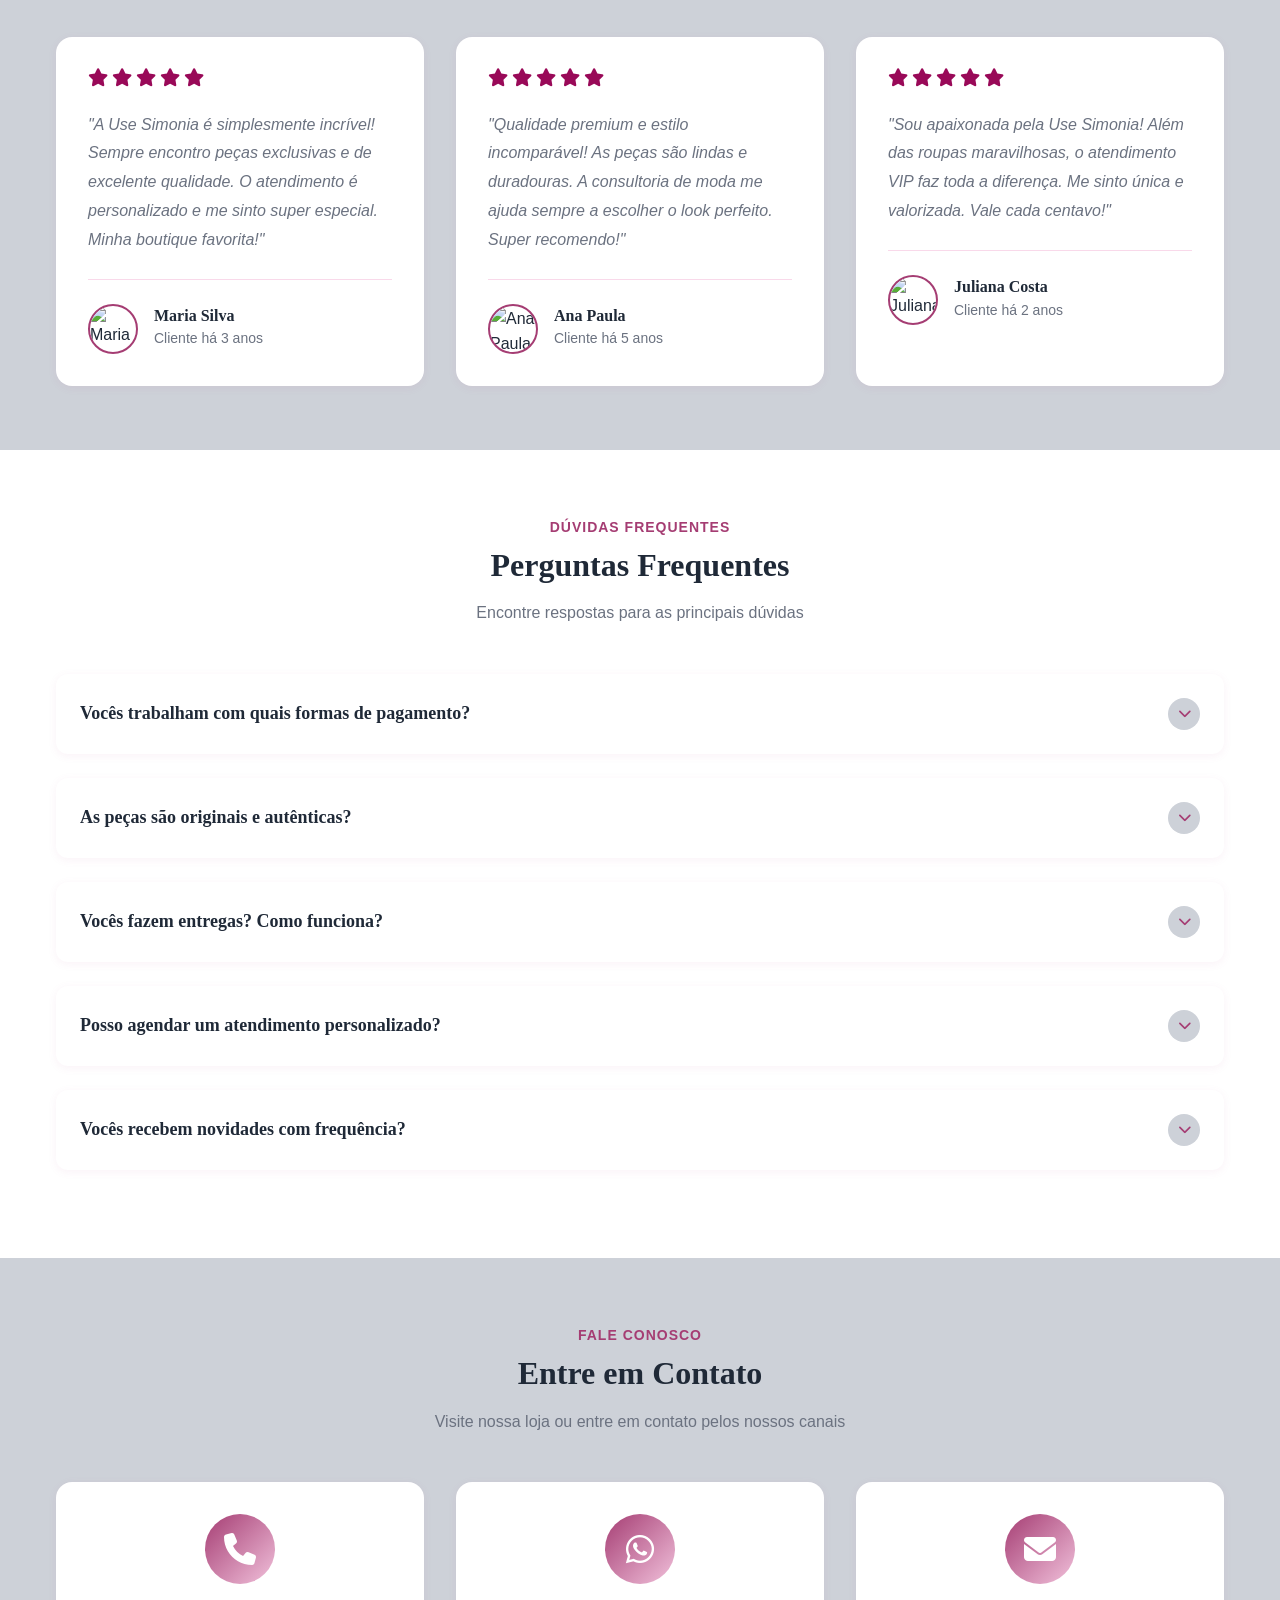
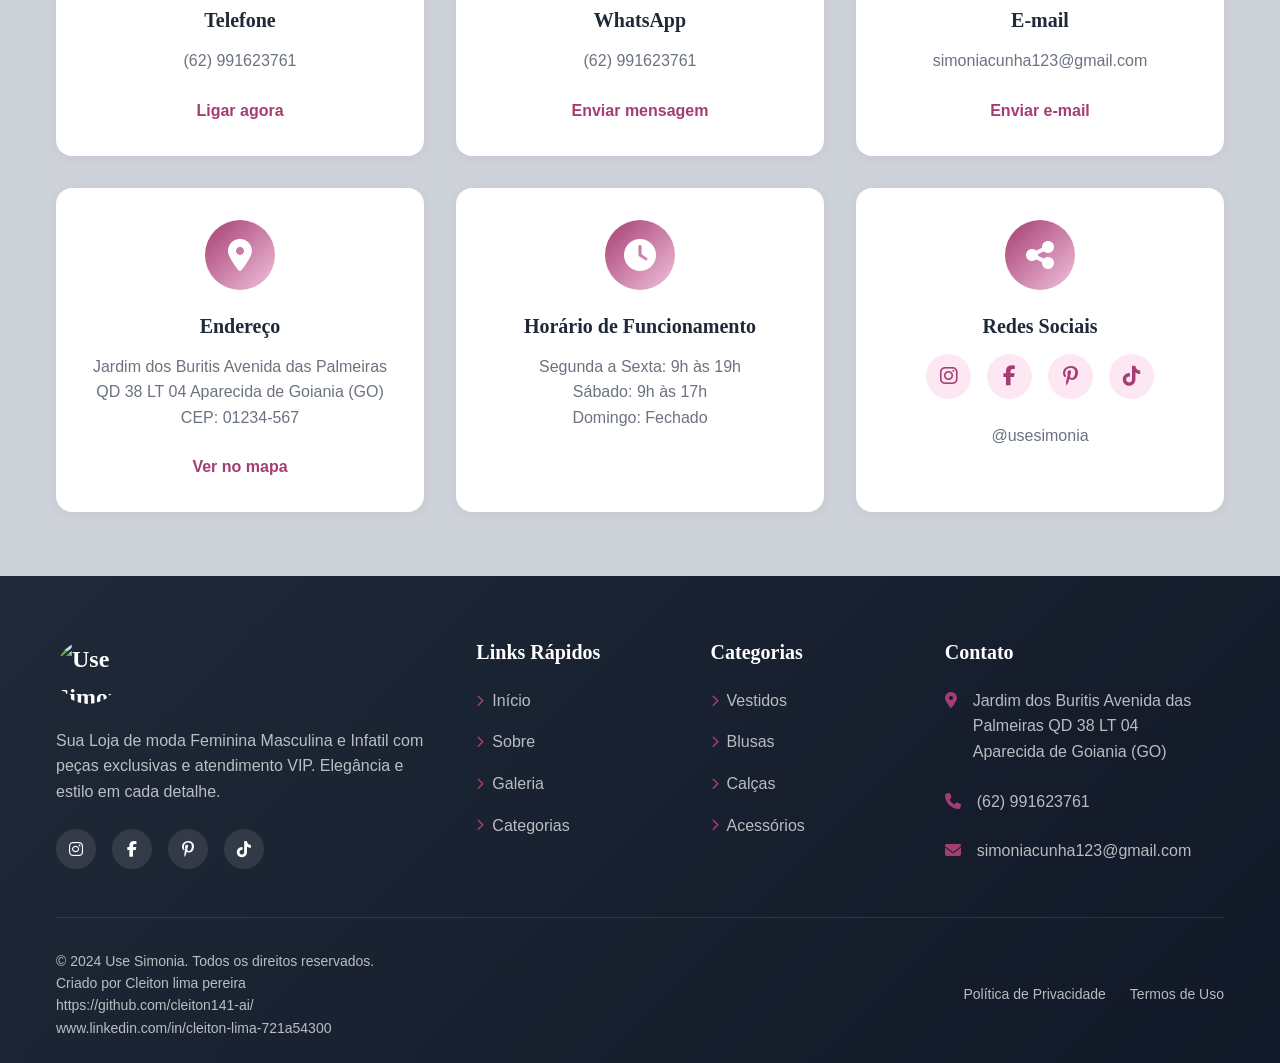
==== commit 63a1df88: "logo nova" ====
--- a/index.html
+++ b/index.html
@@ -16,7 +16,7 @@
         <nav class="nav container">
             <a href="#" class="nav__logo">
                 <p>Use Simonia</p>
-                <img src="./assents/transparente.png" alt="Use Simonia" class="nav__logo-img"></a>
+                <img src="./assents/transparente certo.png" alt="Use Simonia" class="nav__logo-img"></a>
 
             <div class="nav__menu" id="nav-menu">
                 <ul class="nav__list">
--- a/style.css
+++ b/style.css
@@ -1116,6 +1116,11 @@
         gap: var(--spacing-lg);
     }
 
+      .nav__logo-img {
+        display: none;    
+        
+    }
+
     .hero__image,
     .sobre__image {
         order: -1;
@@ -1136,15 +1141,15 @@
 
 @media screen and (max-width: 768px) {
     :root {
+        
         --h1-size: 2rem;
         --h2-size: 1.75rem;
         --h3-size: 1.25rem;
     }
-    .nav__logo-img {
-        display: none;
-    }
+  
 
     .nav__menu {
+        
         position: fixed;
         top: 0;
         right: -100%;
@@ -1159,36 +1164,43 @@
 
     .nav__menu.show-menu {
         right: 0;
+        
     }
 
     .nav__list {
         flex-direction: column;
         align-items: flex-start;
         gap: var(--spacing-md);
+         
     }
 
     .nav__toggle,
     .nav__close {
         display: block;
+         
     }
 
     .nav__close {
         position: absolute;
         top: var(--spacing-md);
         right: var(--spacing-md);
+        
     }
 
     .hero__stats {
         grid-template-columns: 1fr;
+         
     }
 
     .galeria__container {
         grid-template-columns: repeat(2, 1fr);
+         
     }
 
     .galeria__item--large {
         grid-column: span 2;
         grid-row: span 1;
+         
     }
 
     .categorias__container,
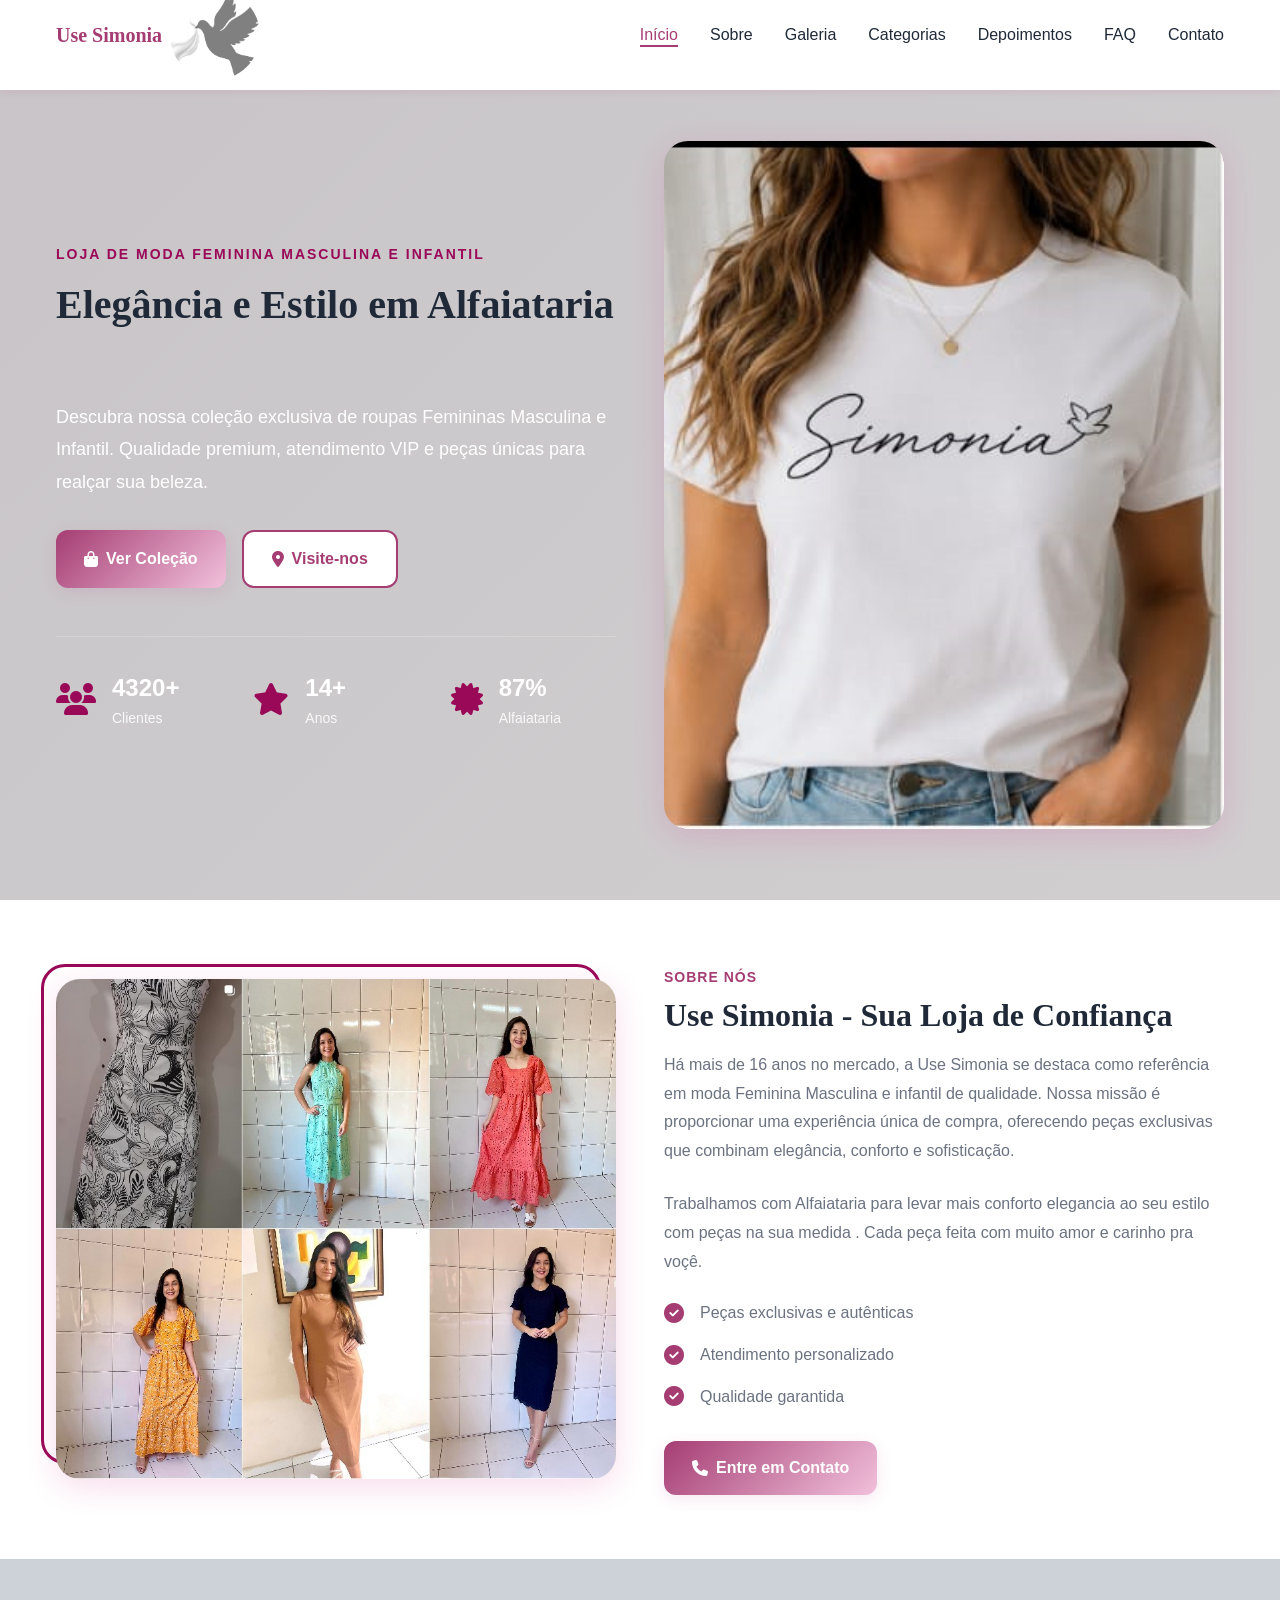
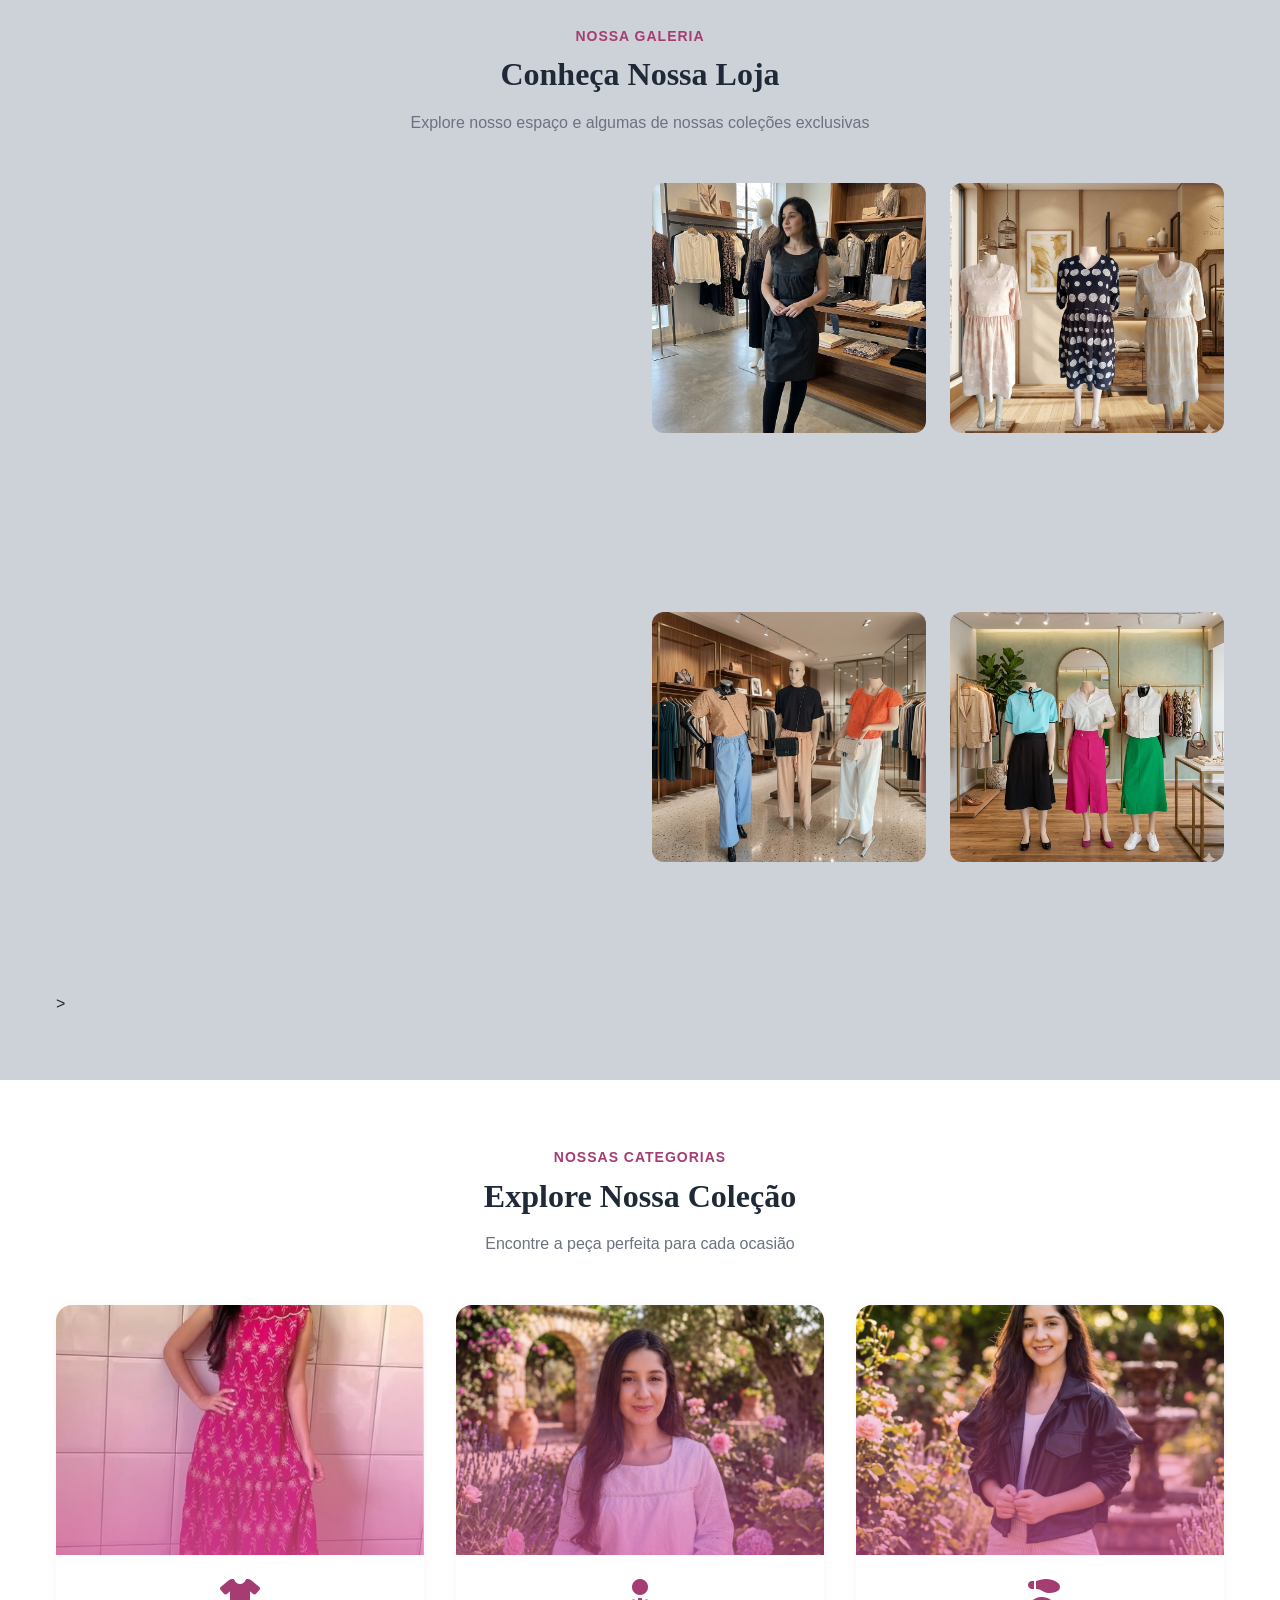
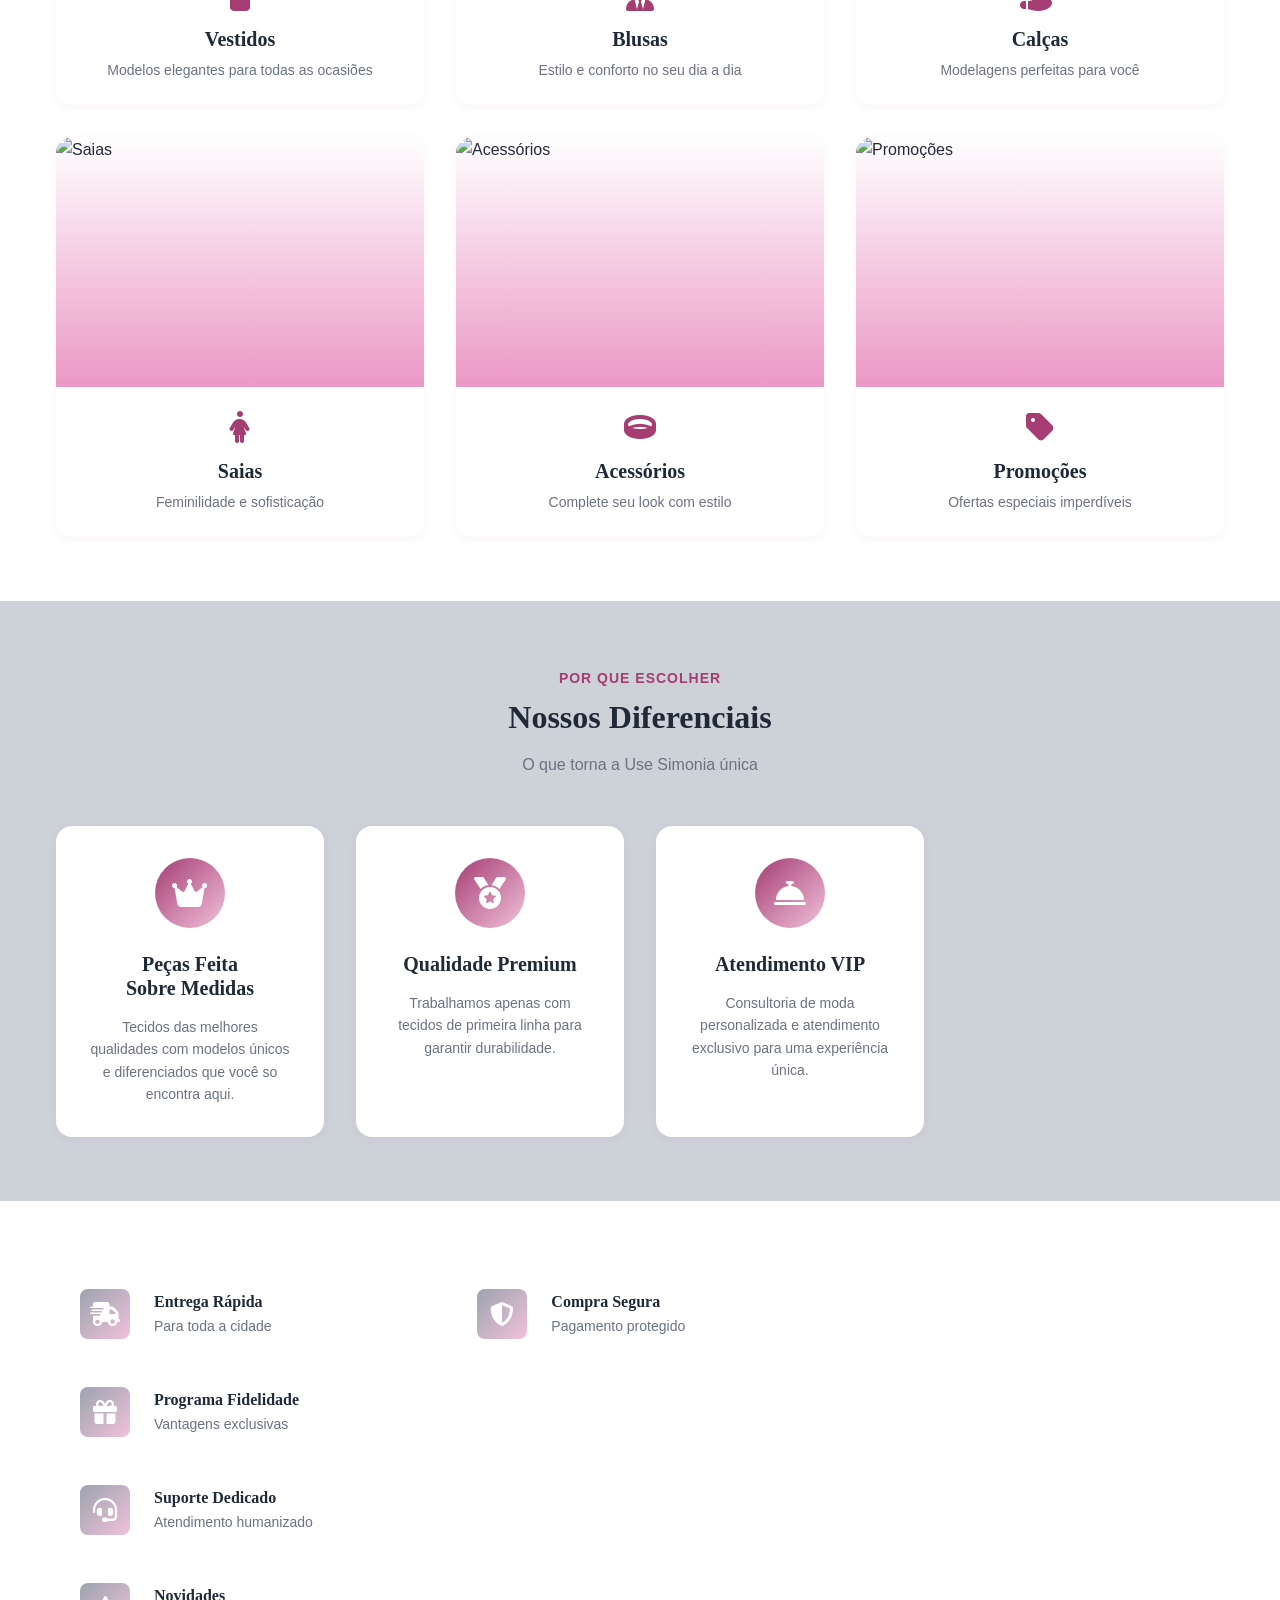
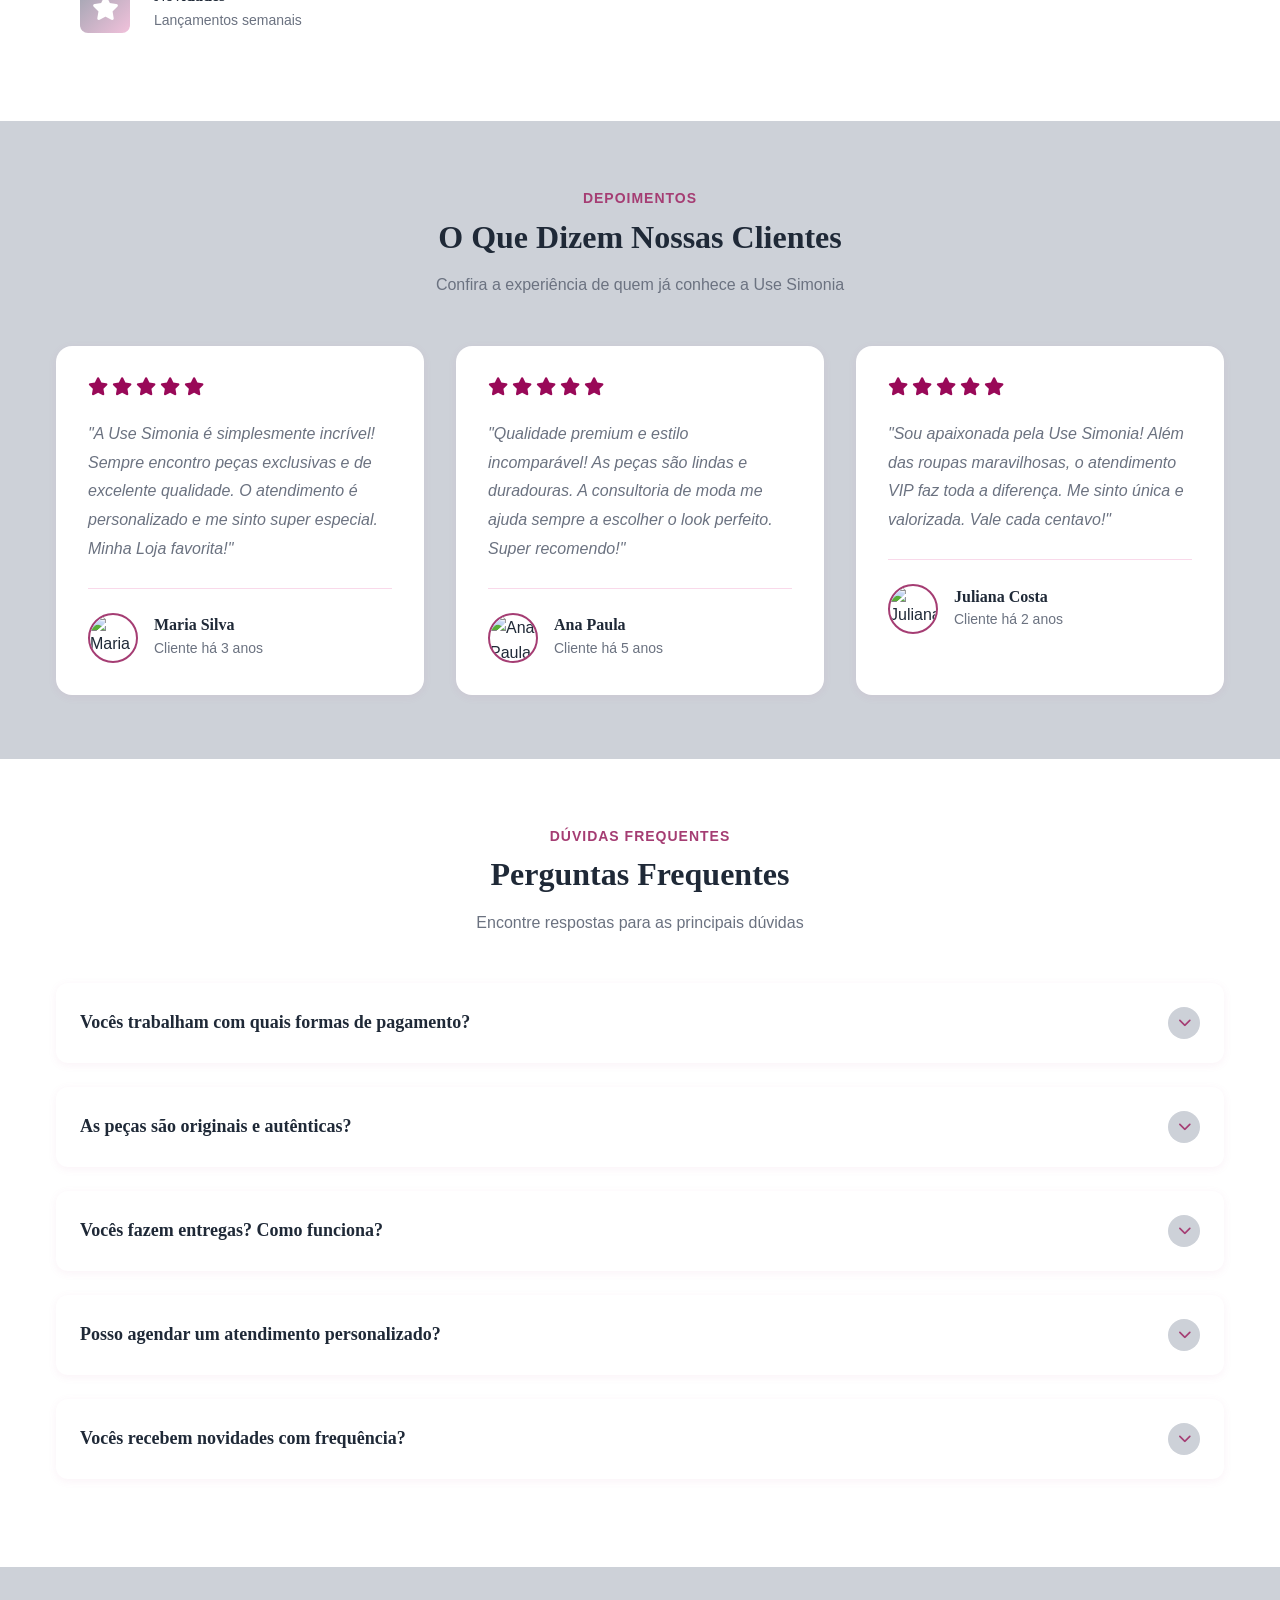
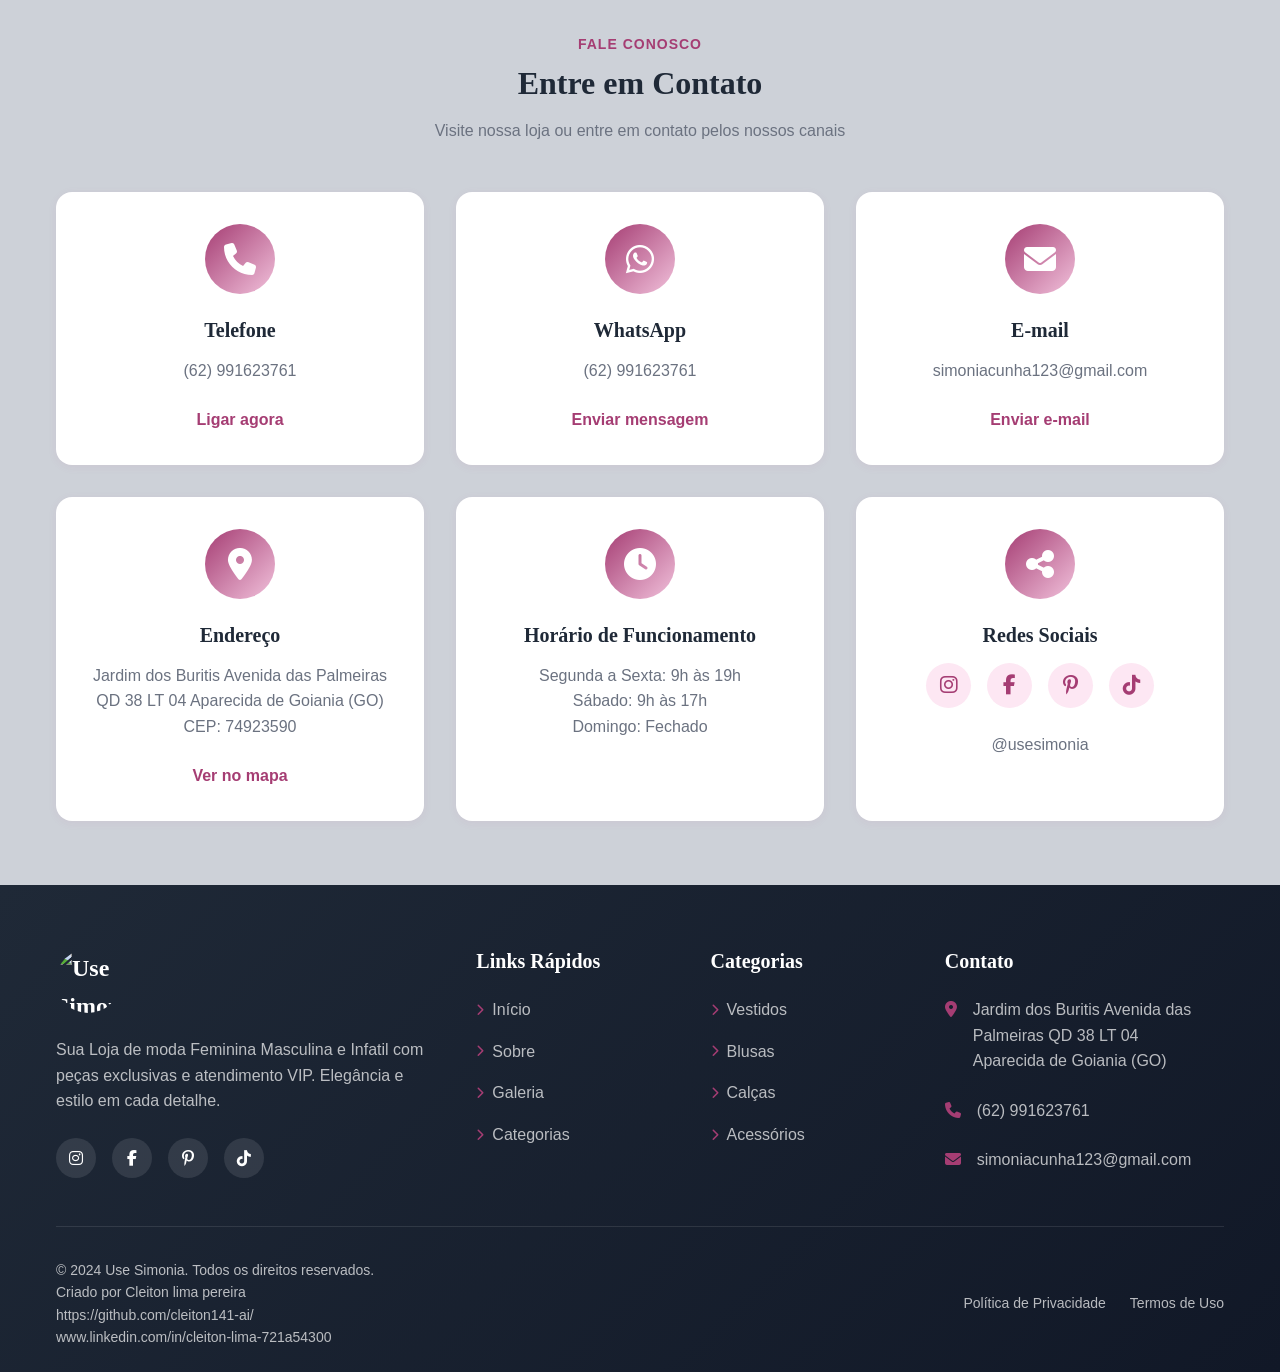
==== commit aeae0d06: "novas fotos" ====
--- a/index.html
+++ b/index.html
@@ -163,8 +163,8 @@
                 </div>
                 <div class="galeria__container">
                     <div class="galeria__item galeria__item--large" data-aos="zoom-in">
-                                         <video  autoplay muted loop  >
-  <source src="./assents/la5.mp4"   type="video/mp4" autoplay muted  class="galeria__img">
+                                         <video  width="700" height="800" autoplay muted loop  >
+  <source src="./assents/0704 (2).mp4"   type="video/mp4" autoplay muted  class="galeria__imge">
   Seu navegador não suporta este formato de vídeo.
 </video> >
            
@@ -173,25 +173,25 @@
                         </div>
                     </div>
                     <div class="galeria__item" data-aos="zoom-in" data-aos-delay="100">
-                        <img src="./assents/Captura de tela 2026-07-01 114952.jpg" alt="Coleção Use Simonia" class="galeria__img">
+                        <img src="./assents/4.png" alt="Coleção Use Simonia" class="galeria__img">
                         <div class="galeria__overlay">
                             <i class="fas fa-search-plus"></i>
                         </div>
                     </div>
                     <div class="galeria__item" data-aos="zoom-in" data-aos-delay="200">
-                        <img src="./assents/Captura de tela 2026-07-01 114644.jpg" alt="Moda Feminina" class="galeria__img">
+                        <img src="./assents/13.png" alt="Moda Feminina" class="galeria__img">
                         <div class="galeria__overlay">
                             <i class="fas fa-search-plus"></i>
                         </div>
                     </div>
                     <div class="galeria__item" data-aos="zoom-in" data-aos-delay="300">
-                        <img src="./assents/image_addacce6.png" alt="Roupas Femininas" class="galeria__img">
+                        <img src="./assents/14.png" alt="Roupas Femininas" class="galeria__img">
                         <div class="galeria__overlay">
                             <i class="fas fa-search-plus"></i>
                         </div>
                     </div>
                     <div class="galeria__item" data-aos="zoom-in" data-aos-delay="400">
-                        <img src="./assents/image_7ea34828.png" alt="Boutique Use Simonia" class="galeria__img">
+                        <img src="./assents/20.png" alt="Boutique Use Simonia" class="galeria__img">
                         <div class="galeria__overlay">
                             <i class="fas fa-search-plus"></i>
                         </div>
@@ -222,7 +222,7 @@
                     </a>
                     <a href="blusa.html" class="categoria__card" data-aos="fade-up" data-aos-delay="200" style="text-decoration:none;color:inherit;">
                         <div class="categoria__image">
-                            <img src="./assents/Captura de tela 2026-07-01 114927.jpg" alt="Blusas" class="categoria__img">
+                            <img src="./assents/17.png" alt="Blusas" class="categoria__img">
                             <div class="categoria__overlay"></div>
                         </div>
                         <div class="categoria__content">
@@ -233,7 +233,7 @@
                     </a>
                     <a href="calca.html" class="categoria__card" data-aos="fade-up" data-aos-delay="300" style="text-decoration:none;color:inherit;">
                         <div class="categoria__image">
-                            <img src="./assents/Captura de tela 2026-07-01 115358.jpg" alt="Calças" class="categoria__img">
+                            <img src="./assents/12.png" alt="Calças" class="categoria__img">
                             <div class="categoria__overlay"></div>
                         </div>
                         <div class="categoria__content">
@@ -312,8 +312,8 @@
                      <!---- <div class="diferencial__card" data-aos="fade-up" data-aos-delay="400">
                         <div class="diferencial__icon">
                             <i class="fas fa-exchange-alt"></i>
-                        <!----  </div>
-<!--  -->
+                        --  </div>
+  -->
                       <!----   <h3 class="diferencial__title">Troca Fácil</h3>
                         <p class="diferencial__description">Política de troca facilitada e sem burocracia para sua total satisfação e tranquilidade.</p> 
 
@@ -402,7 +402,7 @@
                             <i class="fas fa-star"></i>
                         </div>
                         <p class="depoimento__text">
-                            "A Use Simonia é simplesmente incrível! Sempre encontro peças exclusivas e de excelente qualidade. O atendimento é personalizado e me sinto super especial. Minha boutique favorita!"
+                            "A Use Simonia é simplesmente incrível! Sempre encontro peças exclusivas e de excelente qualidade. O atendimento é personalizado e me sinto super especial. Minha Loja favorita!"
                         </p>
                         <div class="depoimento__author">
                             <img src="https://images.unsplash.com/photo-1494790108377-be9c29b29330?w=100&q=80" alt="Maria Silva" class="depoimento__avatar">
@@ -571,7 +571,7 @@
                             <i class="fas fa-map-marker-alt"></i>
                         </div>
                         <h3 class="contato__info-title">Endereço</h3>
-                        <p class="contato__info-text">Jardim dos Buritis Avenida das Palmeiras QD 38 LT 04 Aparecida de Goiania (GO) <br>CEP: 01234-567</p>
+                        <p class="contato__info-text">Jardim dos Buritis Avenida das Palmeiras QD 38 LT 04 Aparecida de Goiania (GO) <br>CEP: 74923590</p>
                         <a href="https://maps.app.goo.gl/GPokkrm6VvBYgexm7"  target="_blank" class="contato__info-link">Ver no mapa</a>
                     </div>
                     <div class="contato__info-card" data-aos="fade-up" data-aos-delay="200">
--- a/style.css
+++ b/style.css
@@ -492,6 +492,8 @@
     gap: var(--spacing-lg);
 }
 
+
+
 .categoria__card {
     display: block;
     background: var(--white);
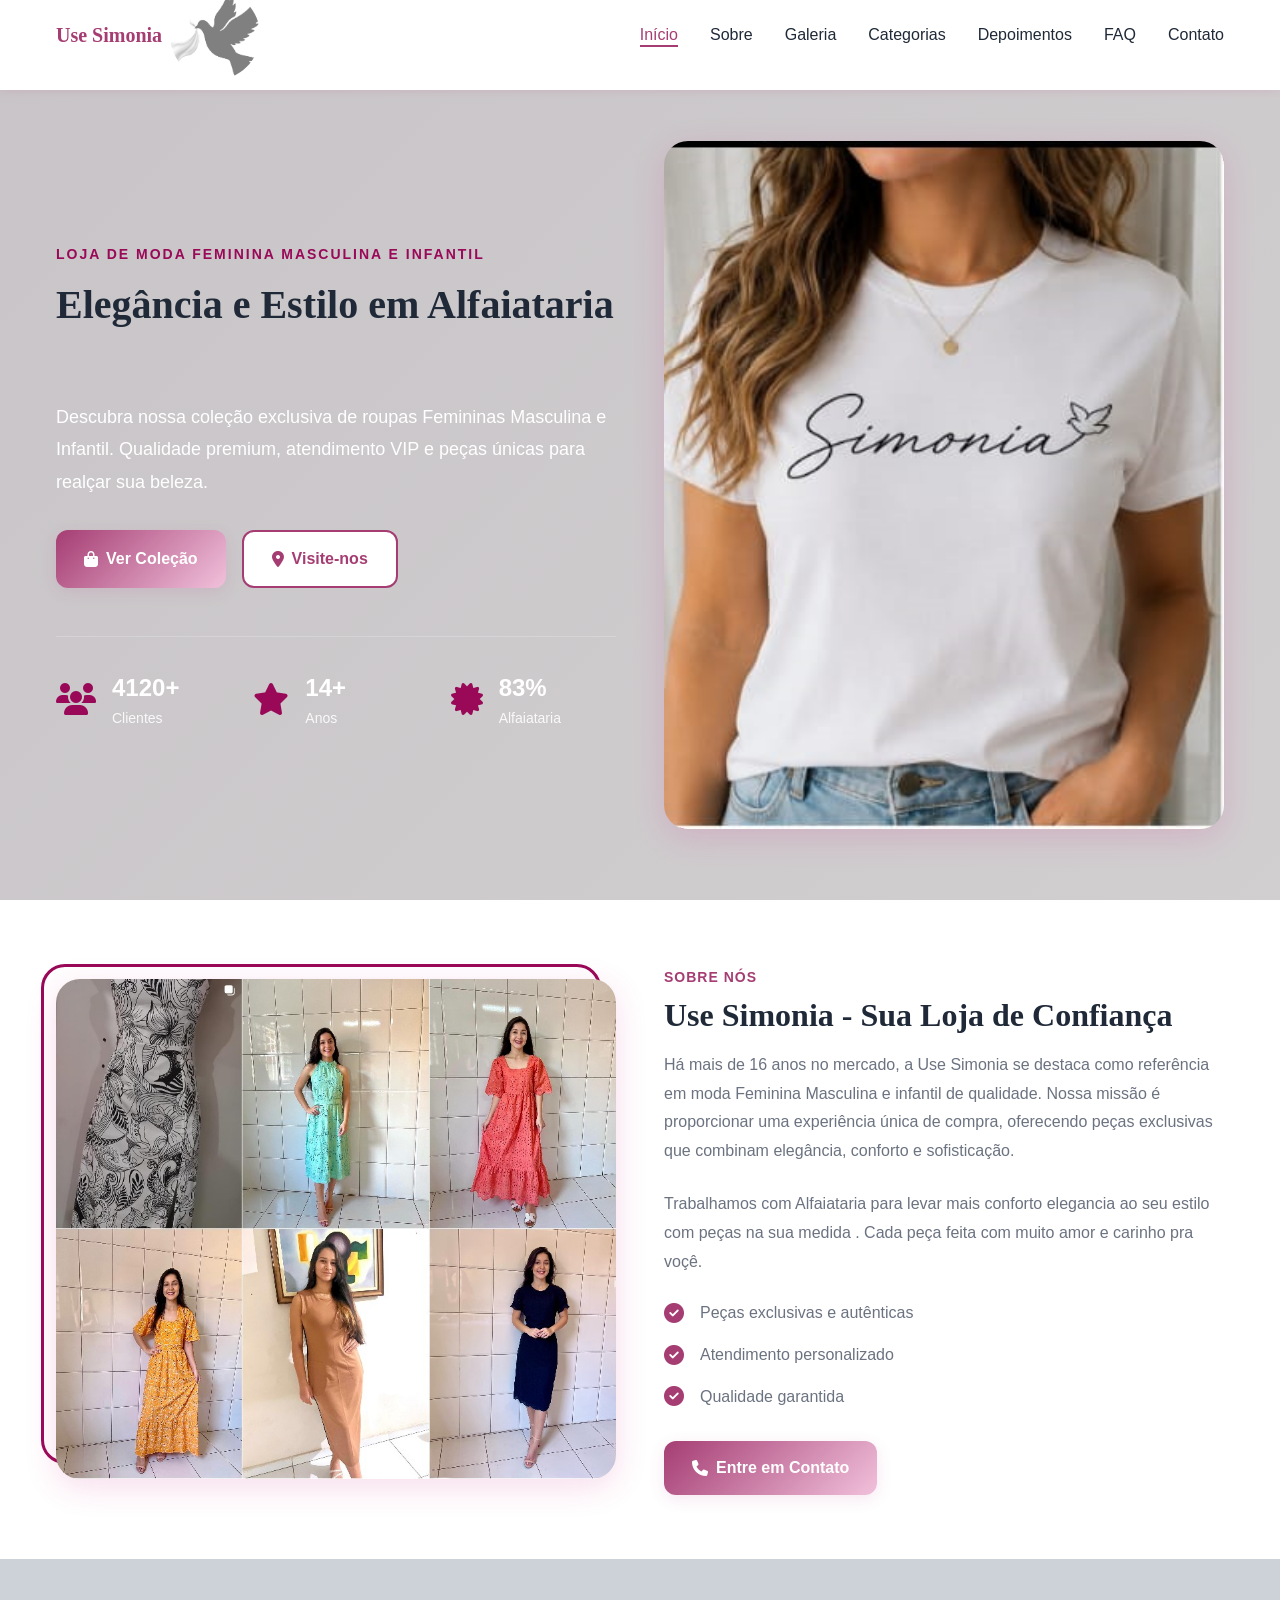
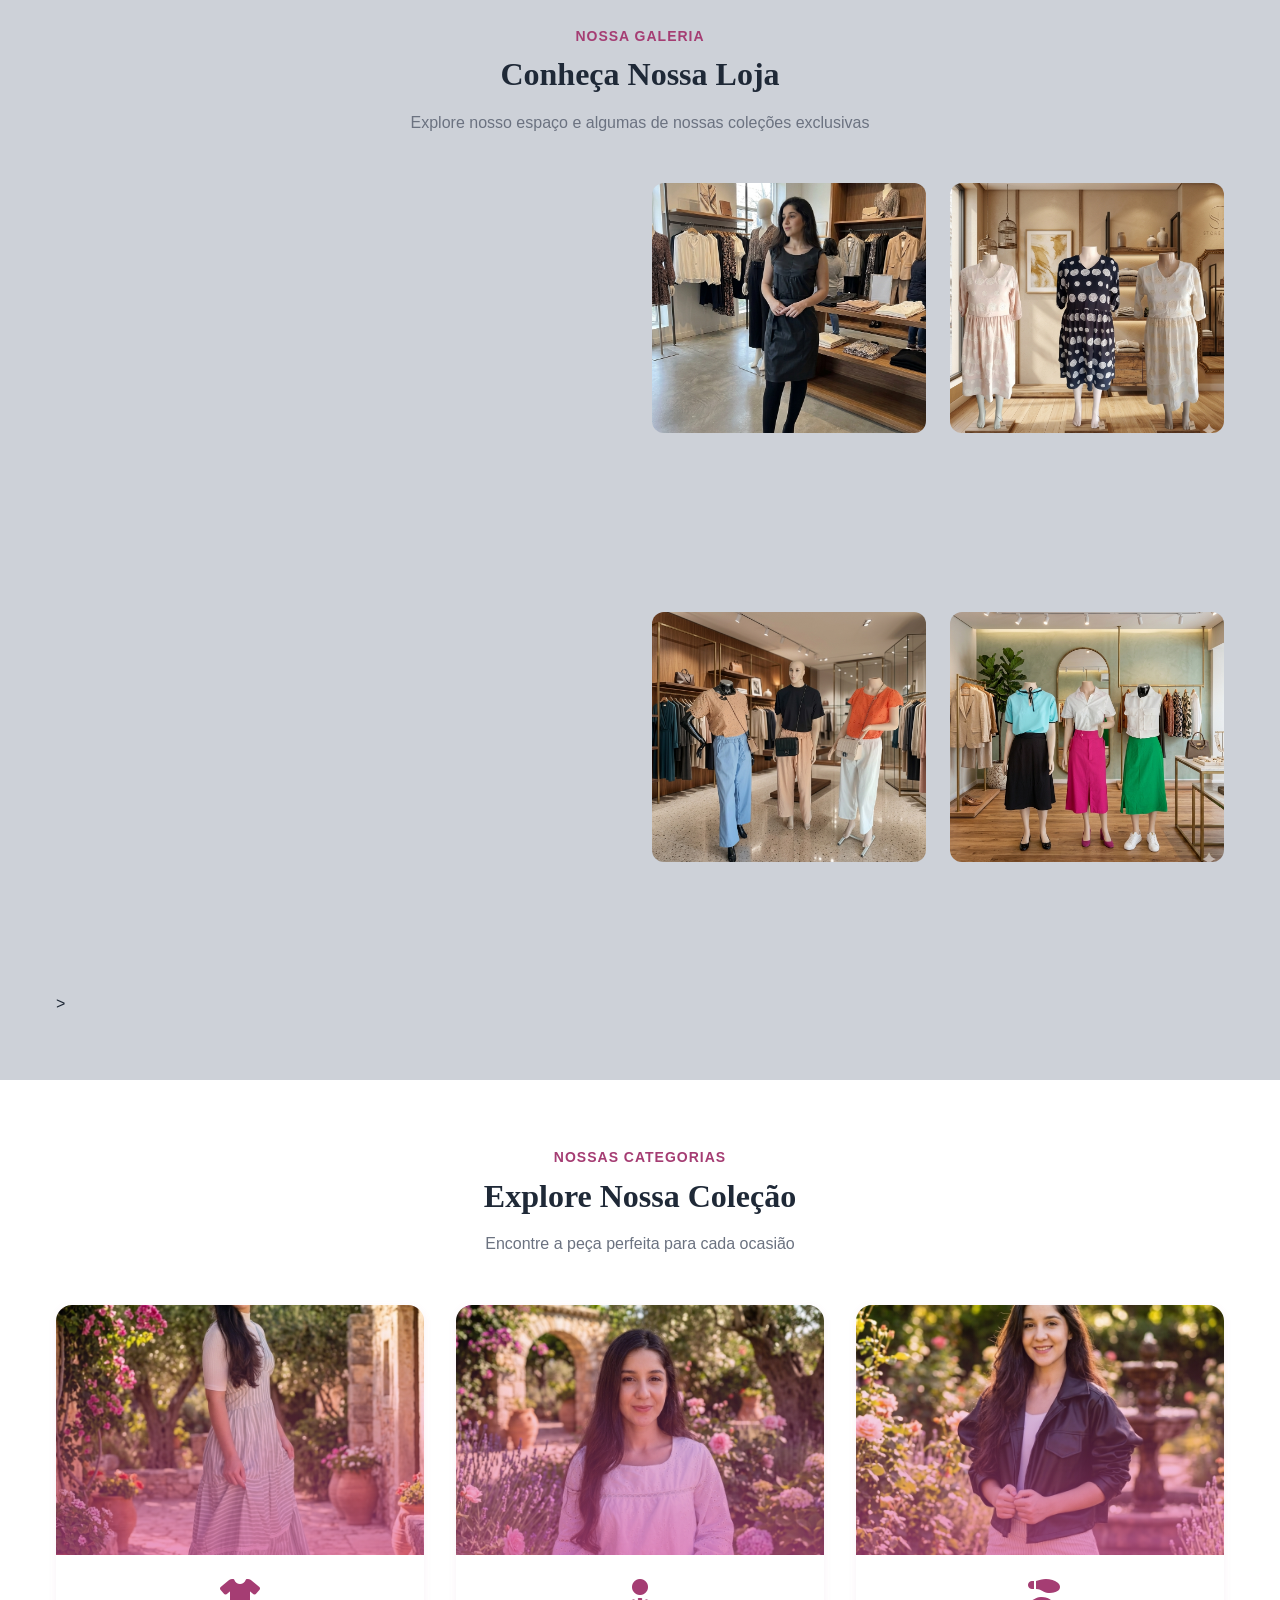
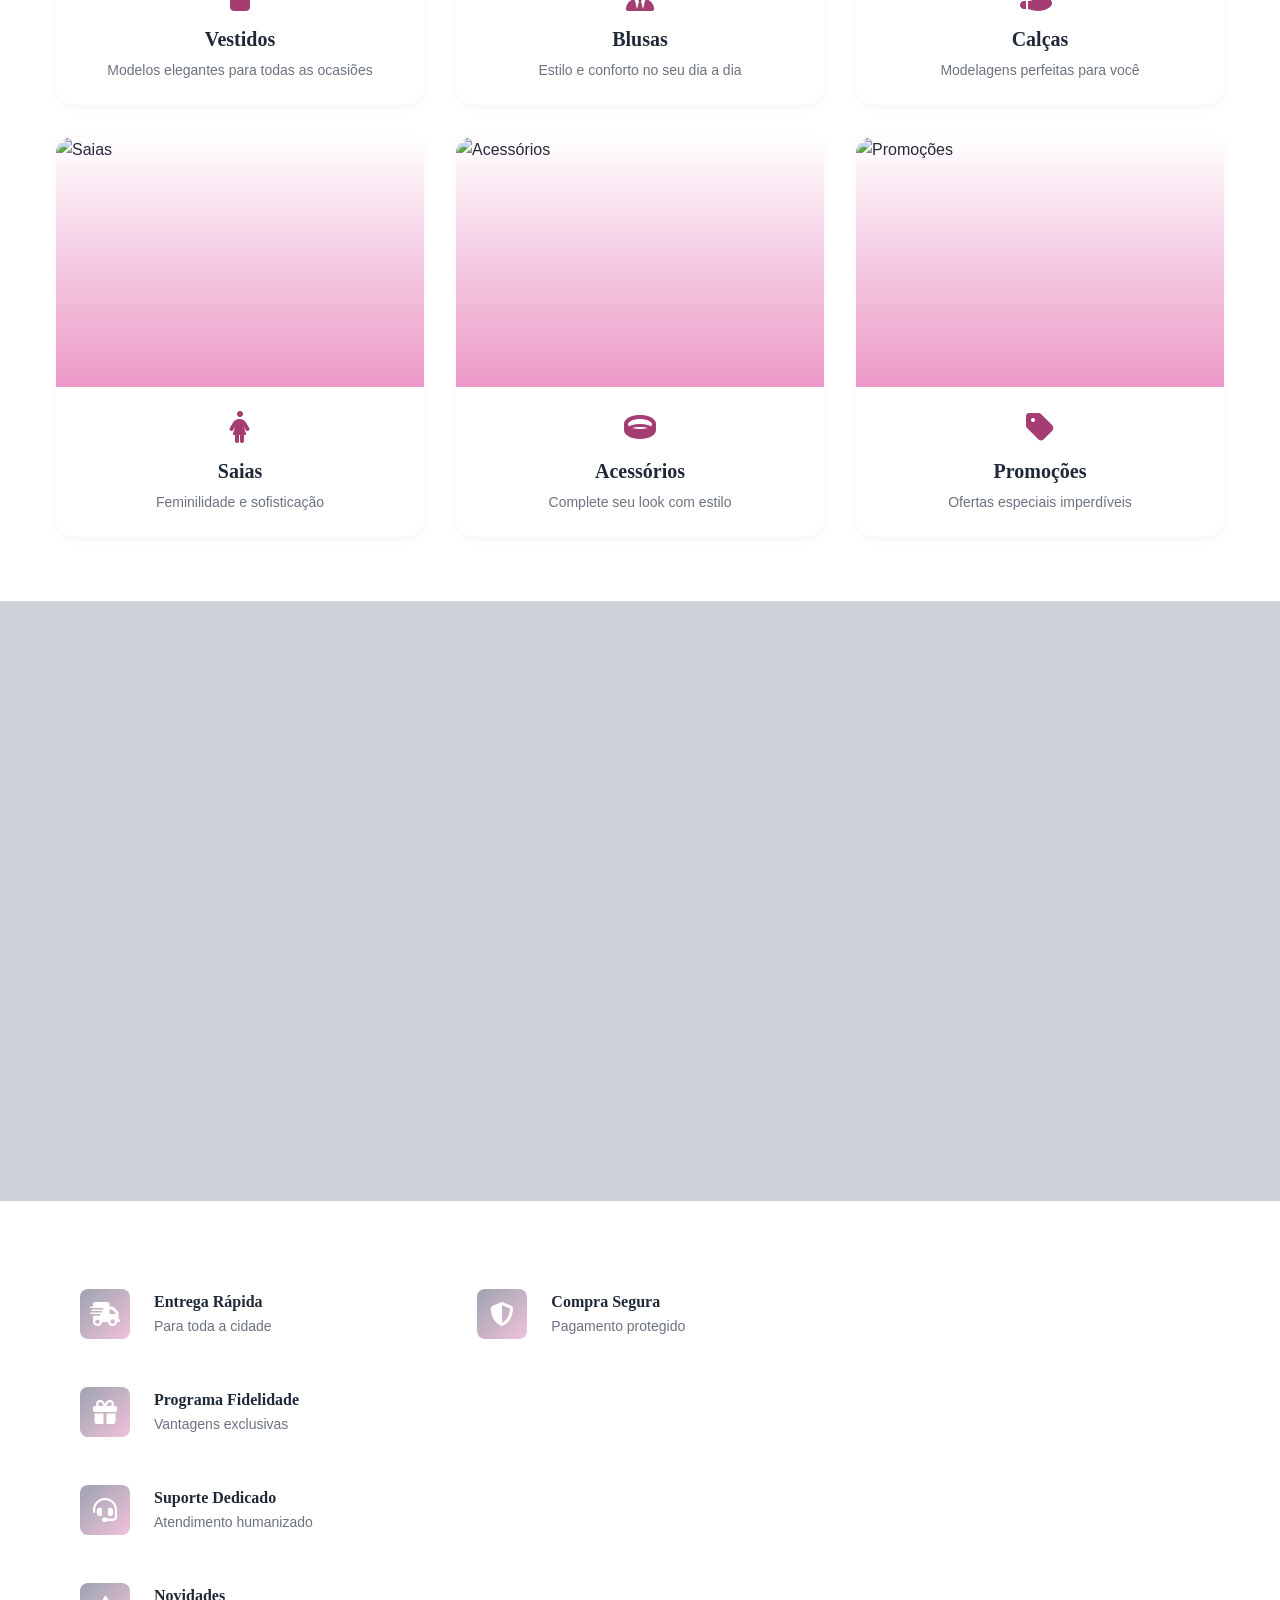
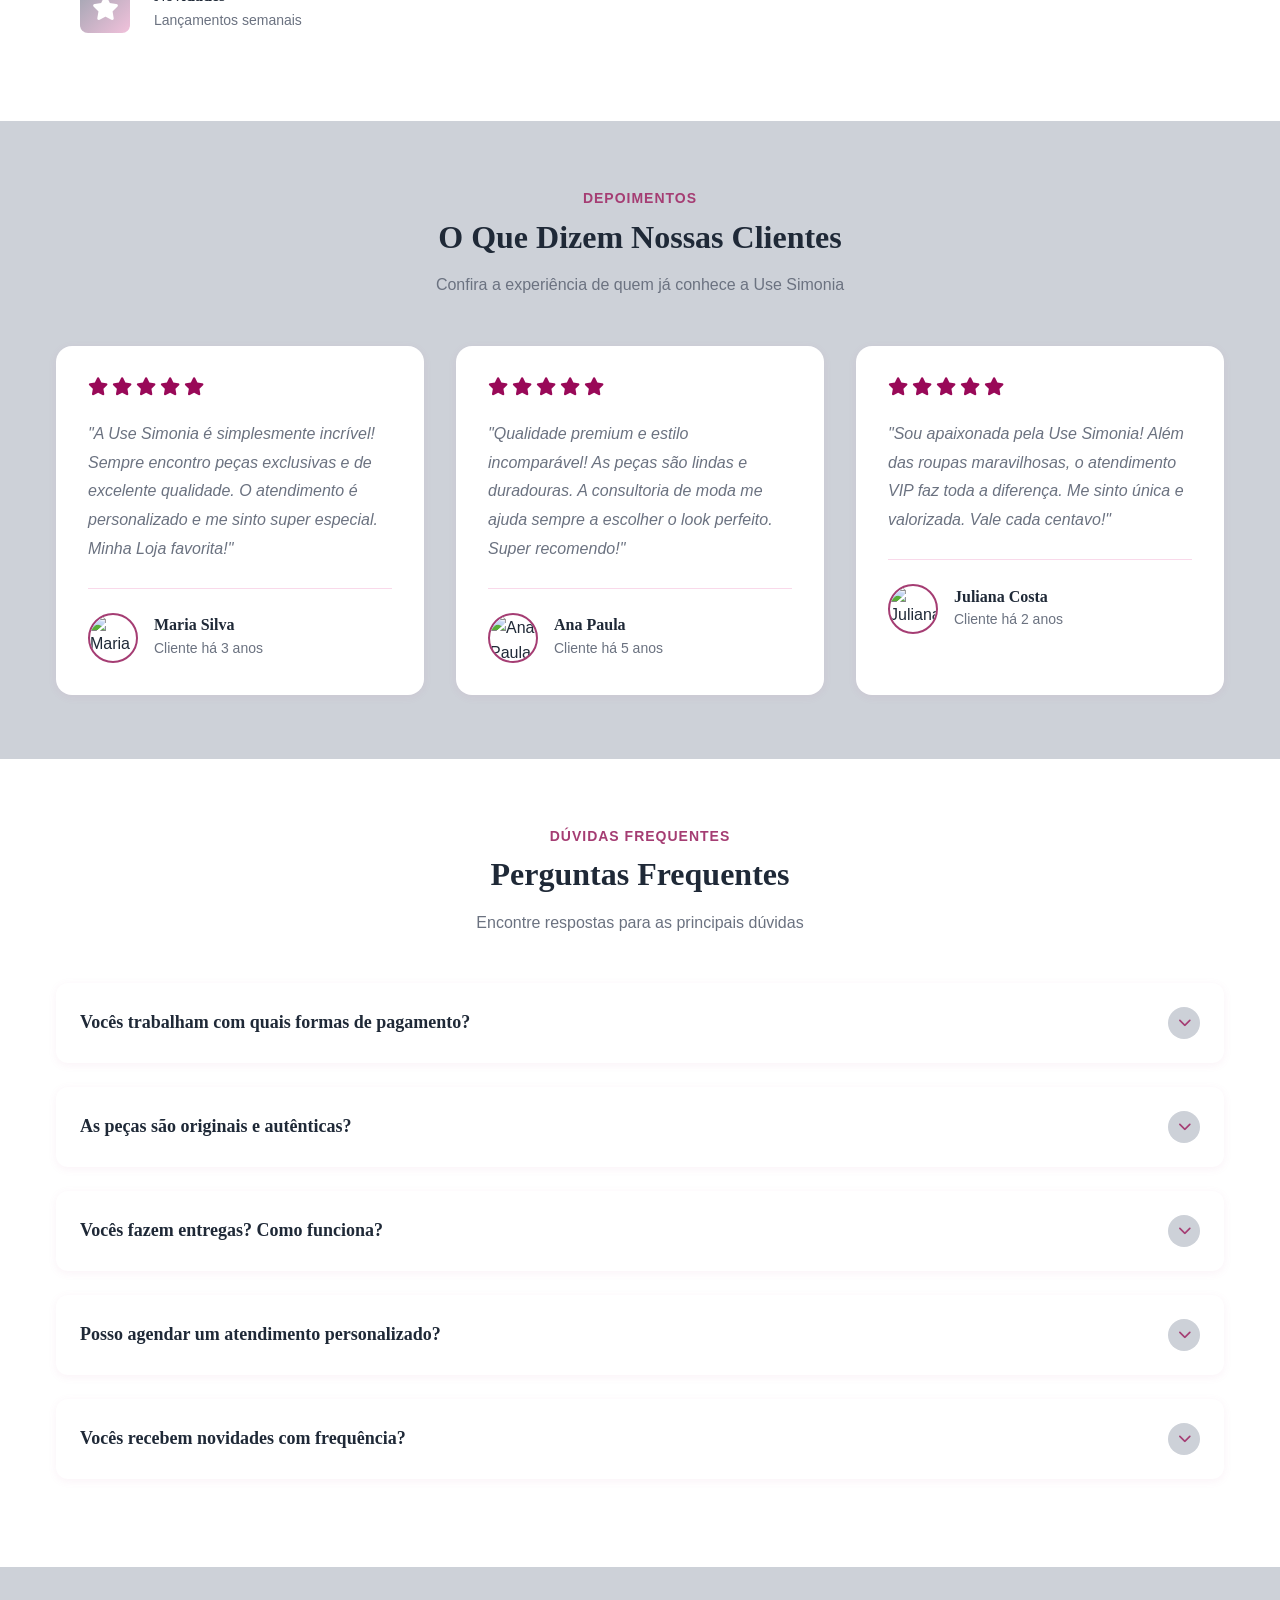
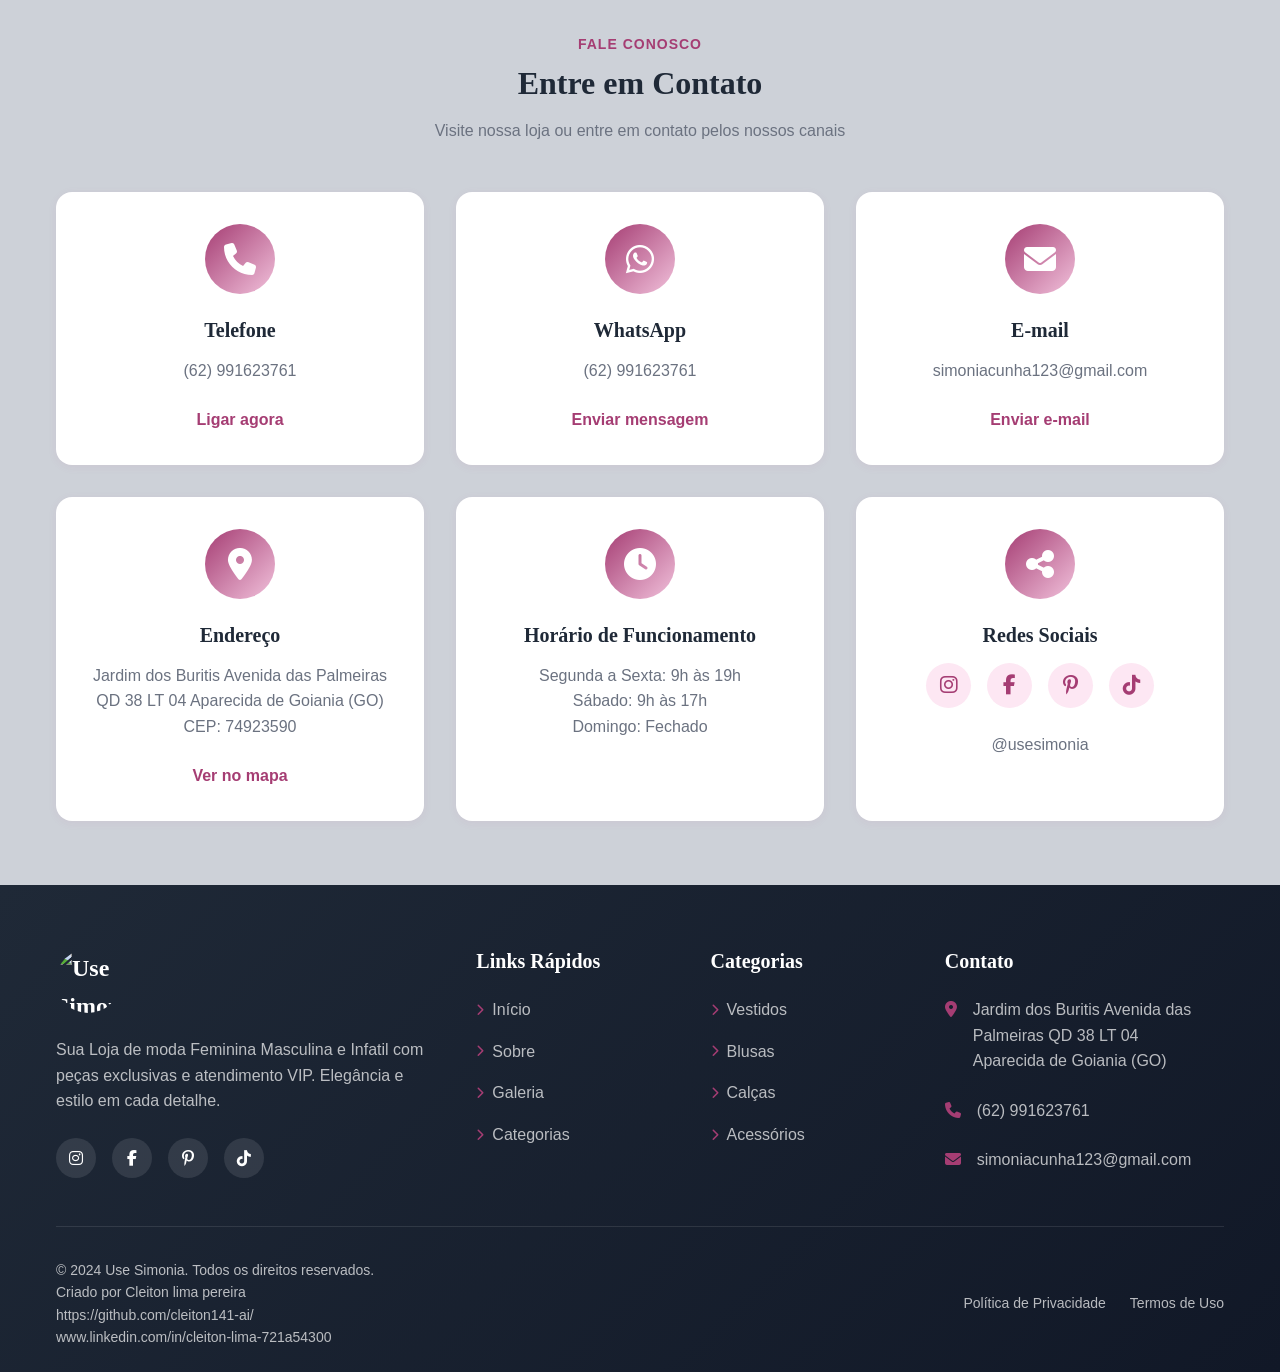
==== commit 67cafdf6: "novas img" ====
--- a/index.html
+++ b/index.html
@@ -211,7 +211,7 @@
                 <div class="categorias__container">
                     <a href="vestido.html" class="categoria__card" data-aos="fade-up" data-aos-delay="100" style="text-decoration:none;color:inherit;">
                         <div class="categoria__image">
-                            <img src="./assents/Captura de tela 2026-07-01 120415.jpg" alt="Vestidos" class="categoria__img">
+                            <img src="./assents/2.png" alt="Vestidos" class="categoria__img">
                             <div class="categoria__overlay"></div>
                         </div>
                         <div class="categoria__content">
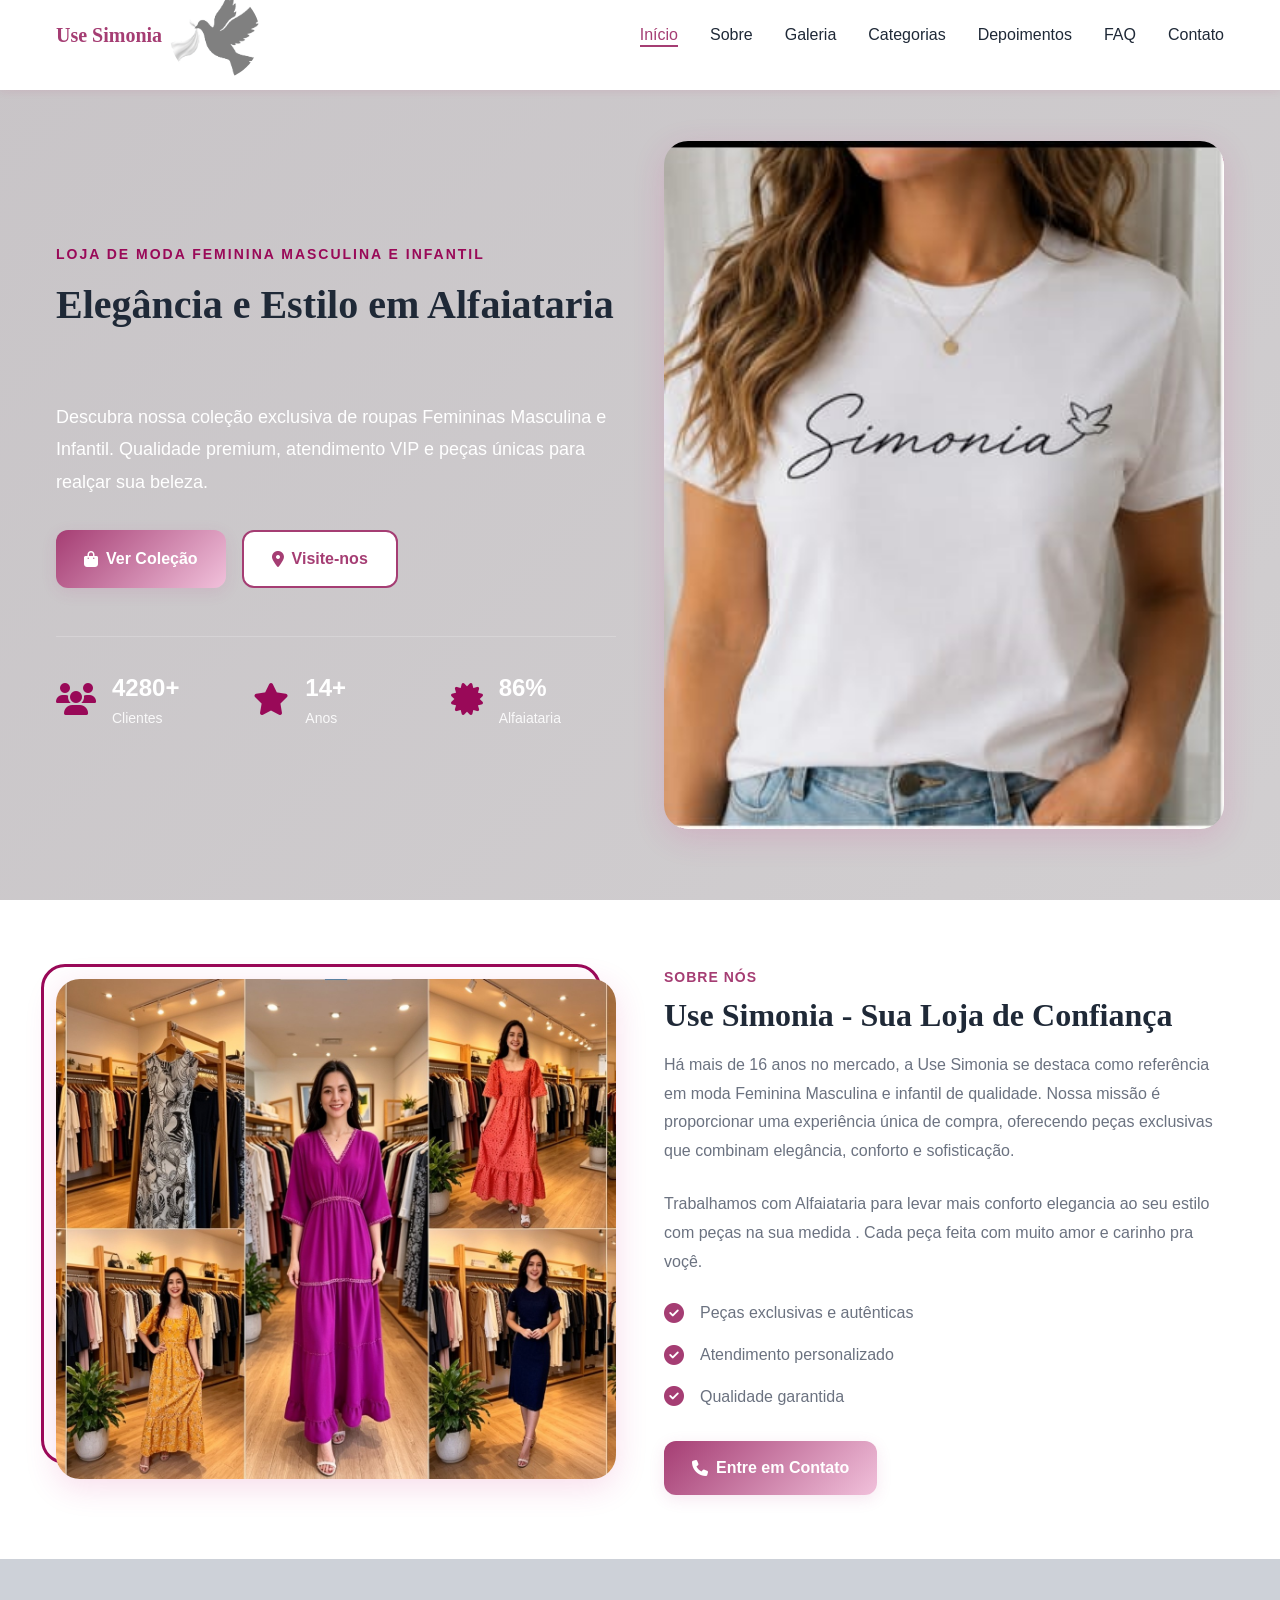
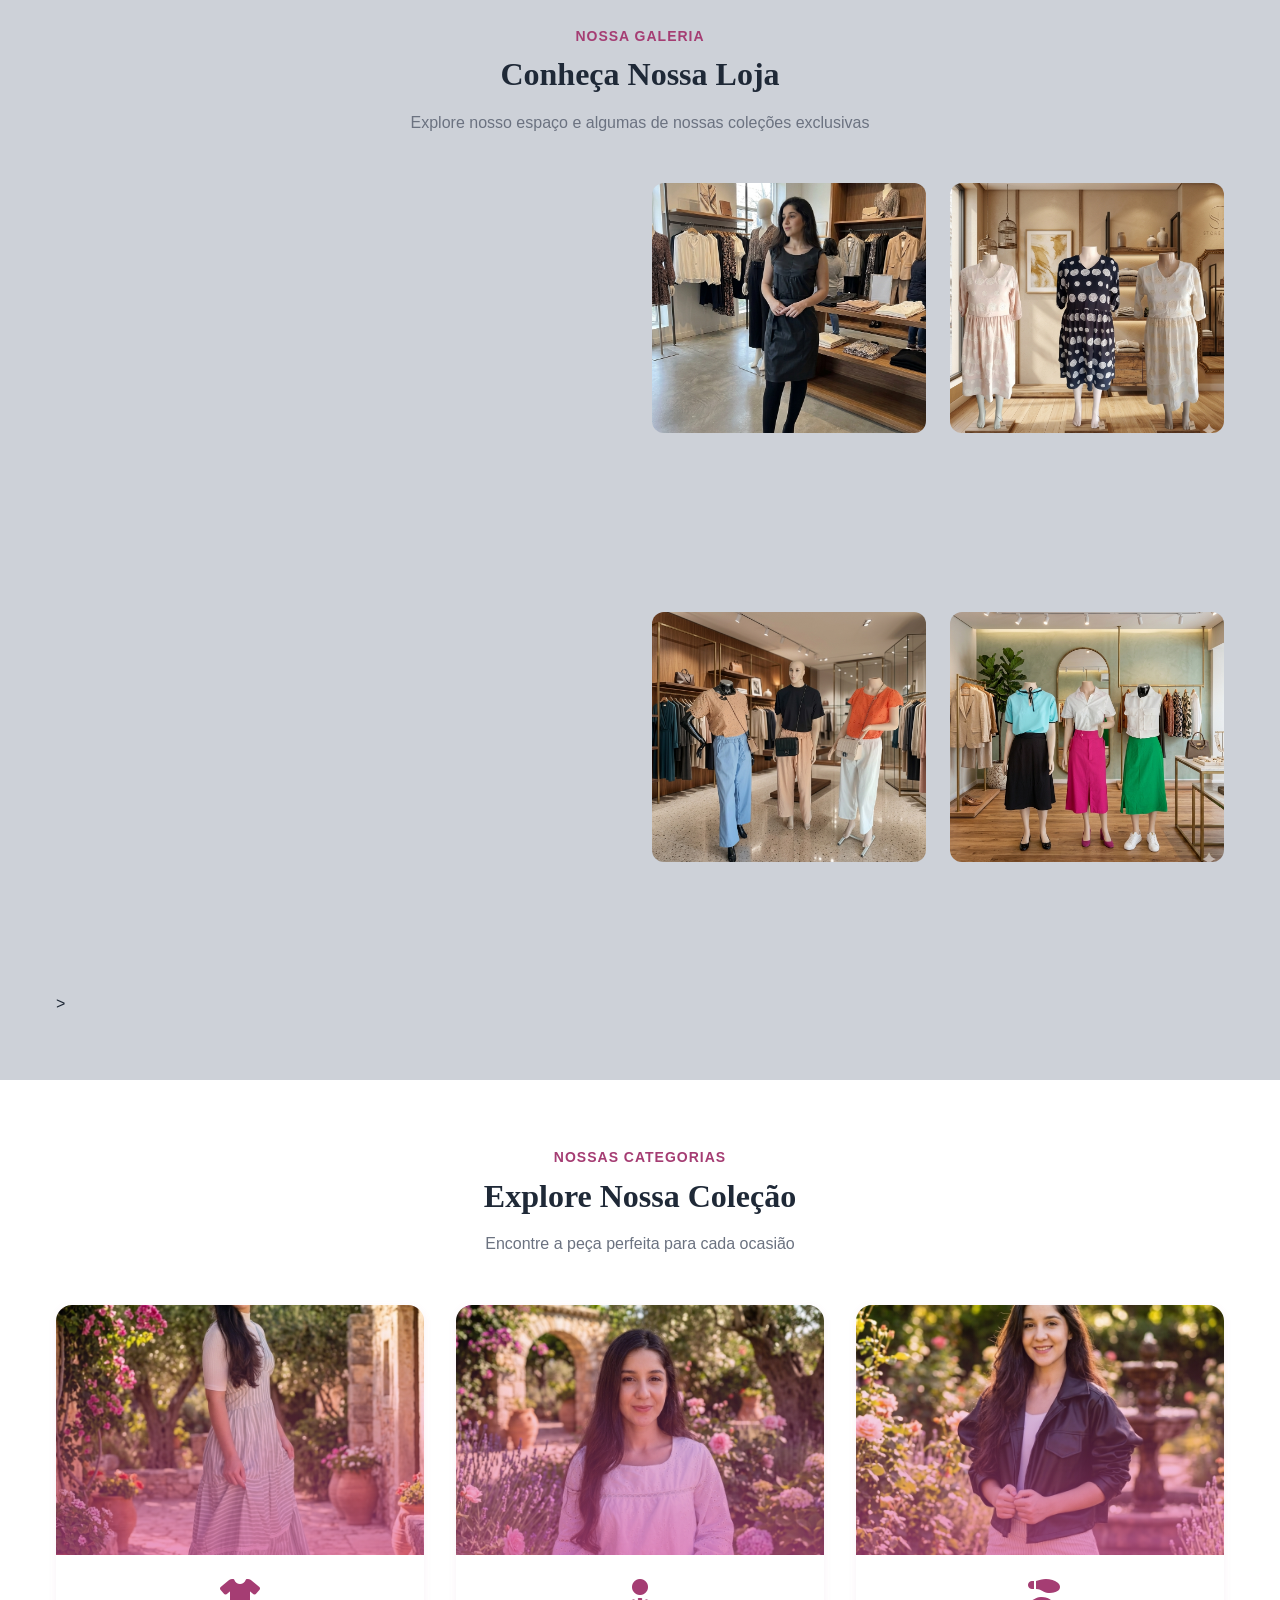
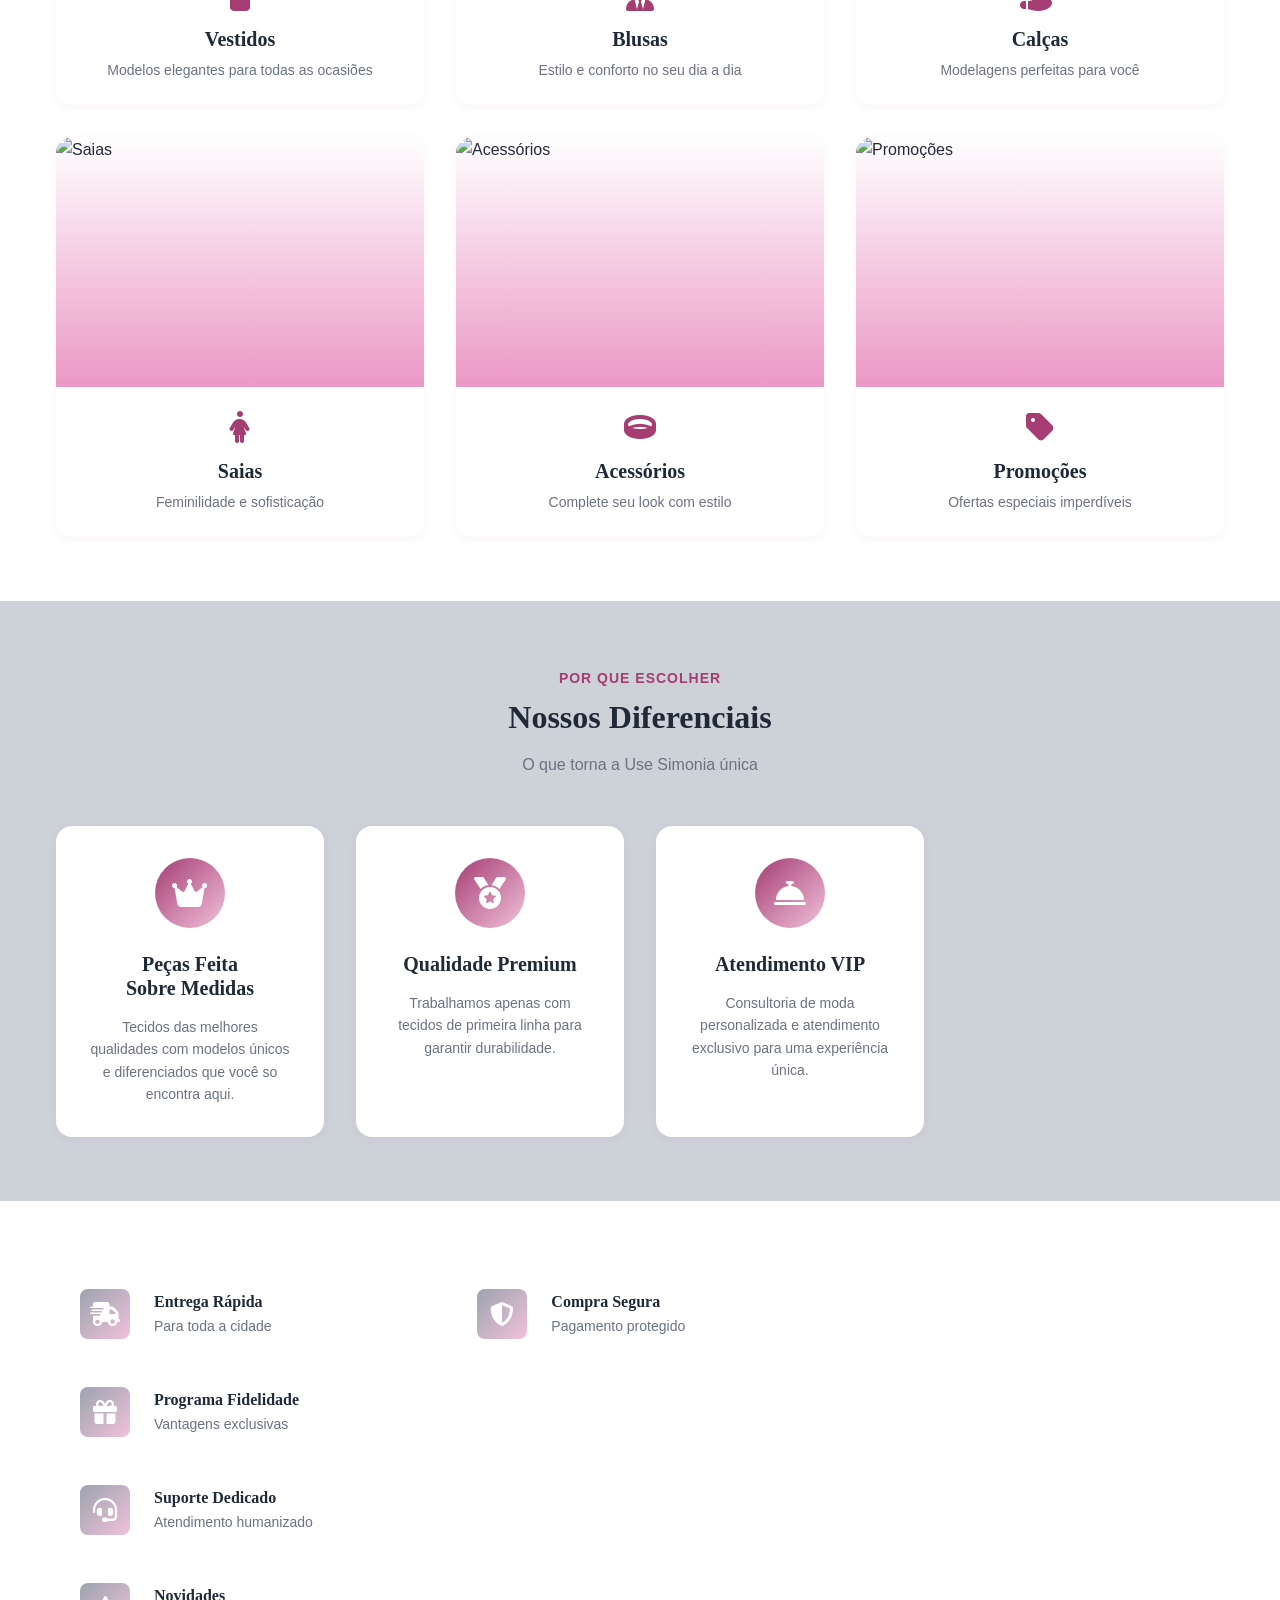
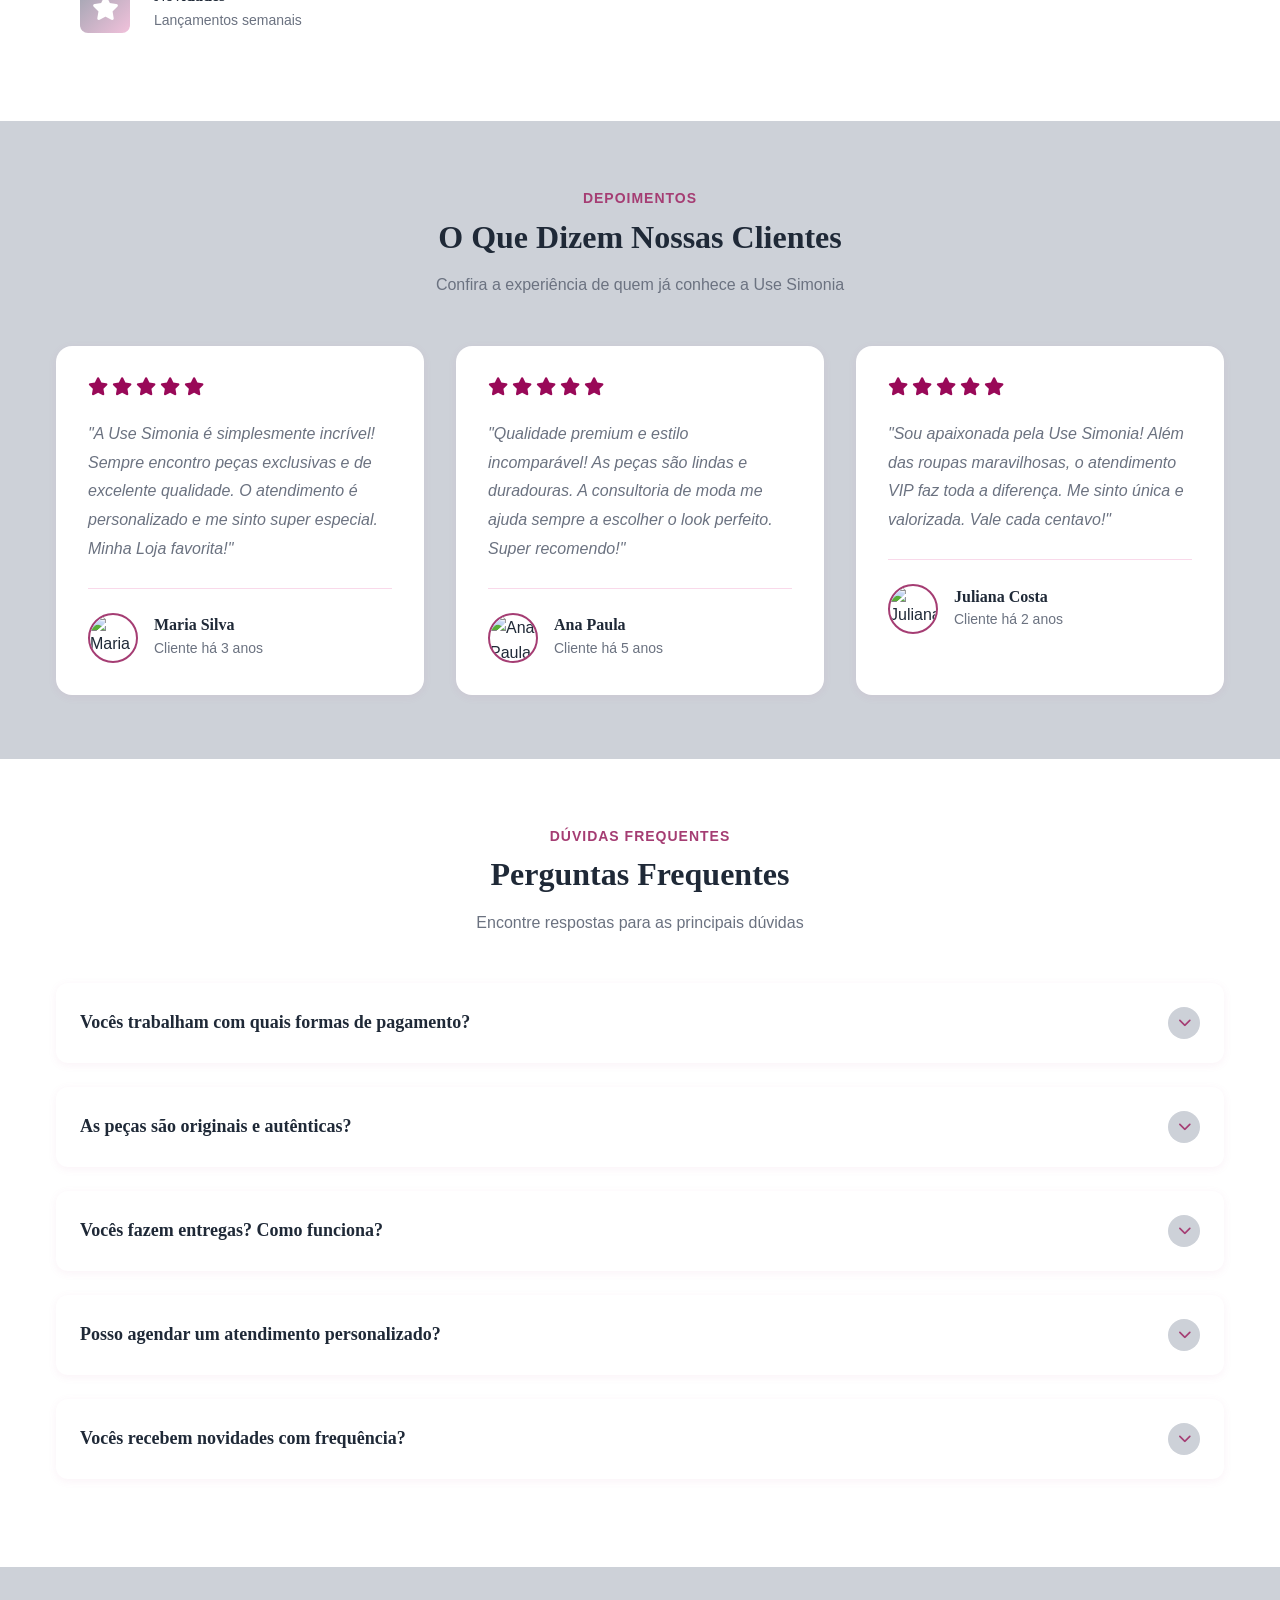
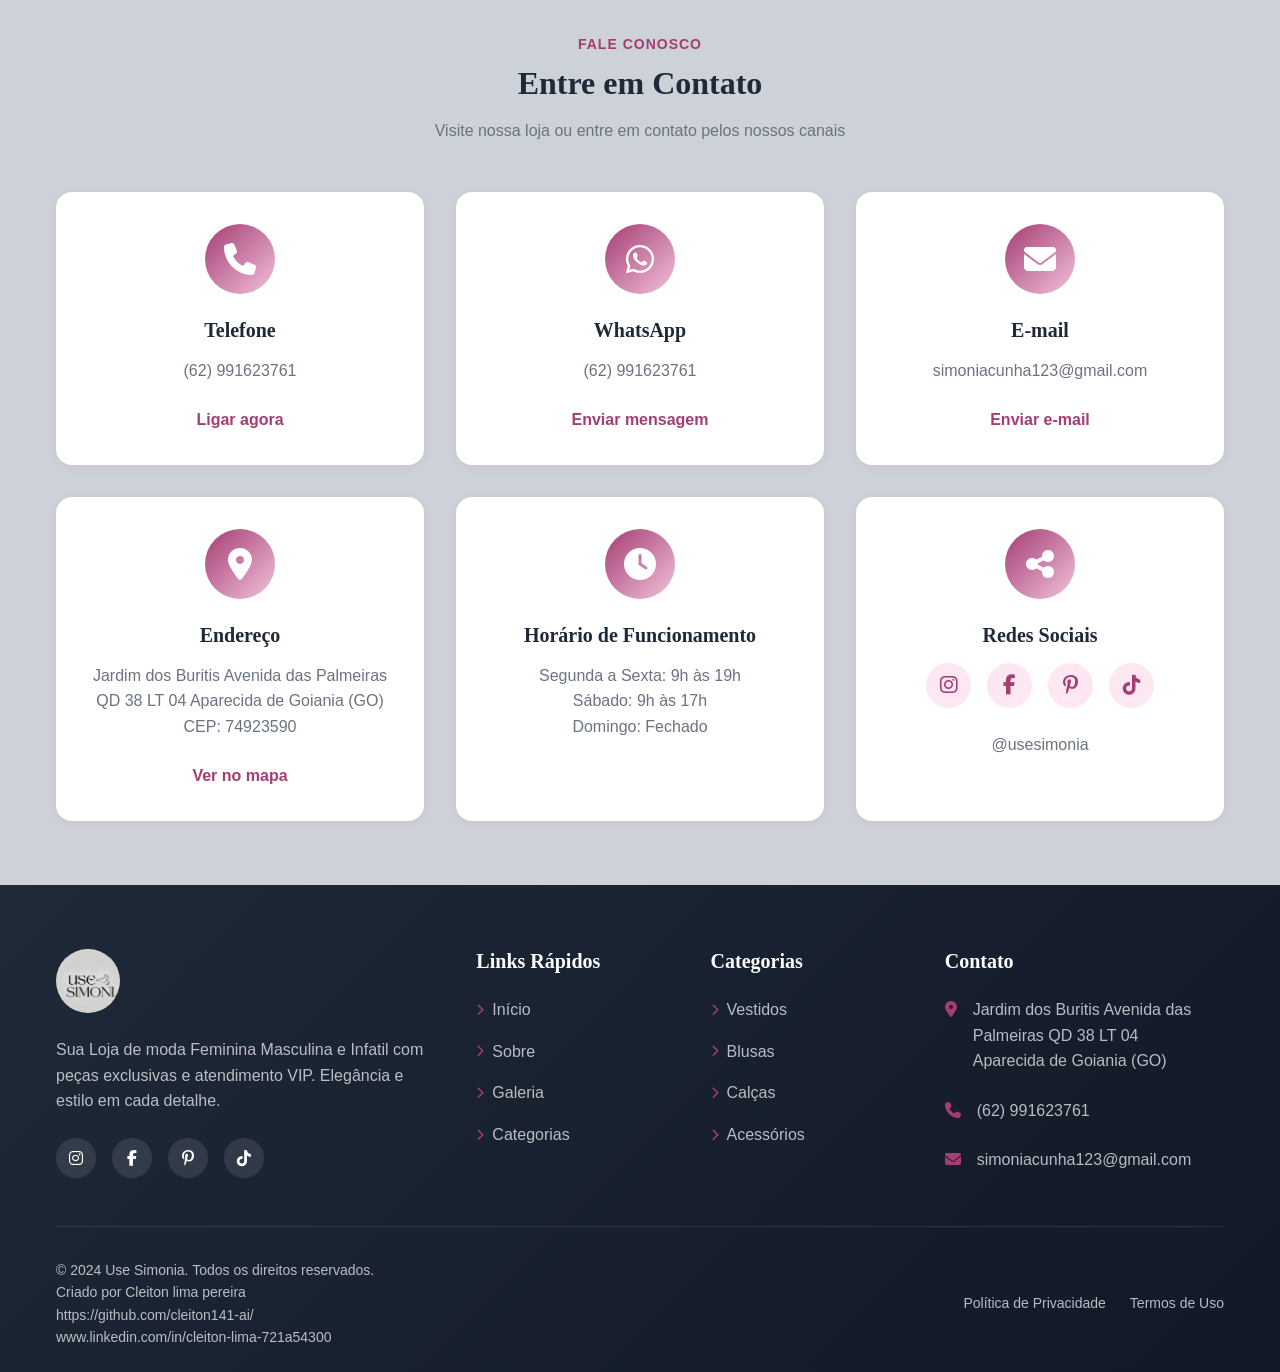
==== commit 0873233d: "colocando fotos das paginas" ====
--- a/index.html
+++ b/index.html
@@ -114,7 +114,7 @@
             <div class="container">
                 <div class="sobre__container">
                     <div class="sobre__image" data-aos="fade-right">
-                        <img src="./assents/Captura de tela 2026-07-01 122641.jpg" alt="Sobre a Use Simonia" class="sobre__img">
+                        <img src="./assents/114.jpg" alt="Sobre a Use Simonia" class="sobre__img">
                         <div class="sobre__image-decoration"></div>
                     </div>
                     <div class="sobre__content" data-aos="fade-left">
@@ -617,7 +617,7 @@
             <div class="footer__container">
                 <div class="footer__column">
                     <a href="#" class="footer__logo">
-                        <img src="./assents/Logo of.png" alt="Use Simonia" class="footer__logo-img"></a>
+                        <img src="./assents/logo 1.jpg" alt="Use Simonia" class="footer__logo-img"></a>
                     <p class="footer__description">
                         Sua Loja de moda Feminina Masculina e Infatil com peças exclusivas e atendimento VIP. Elegância e estilo em cada detalhe.
                     </p>
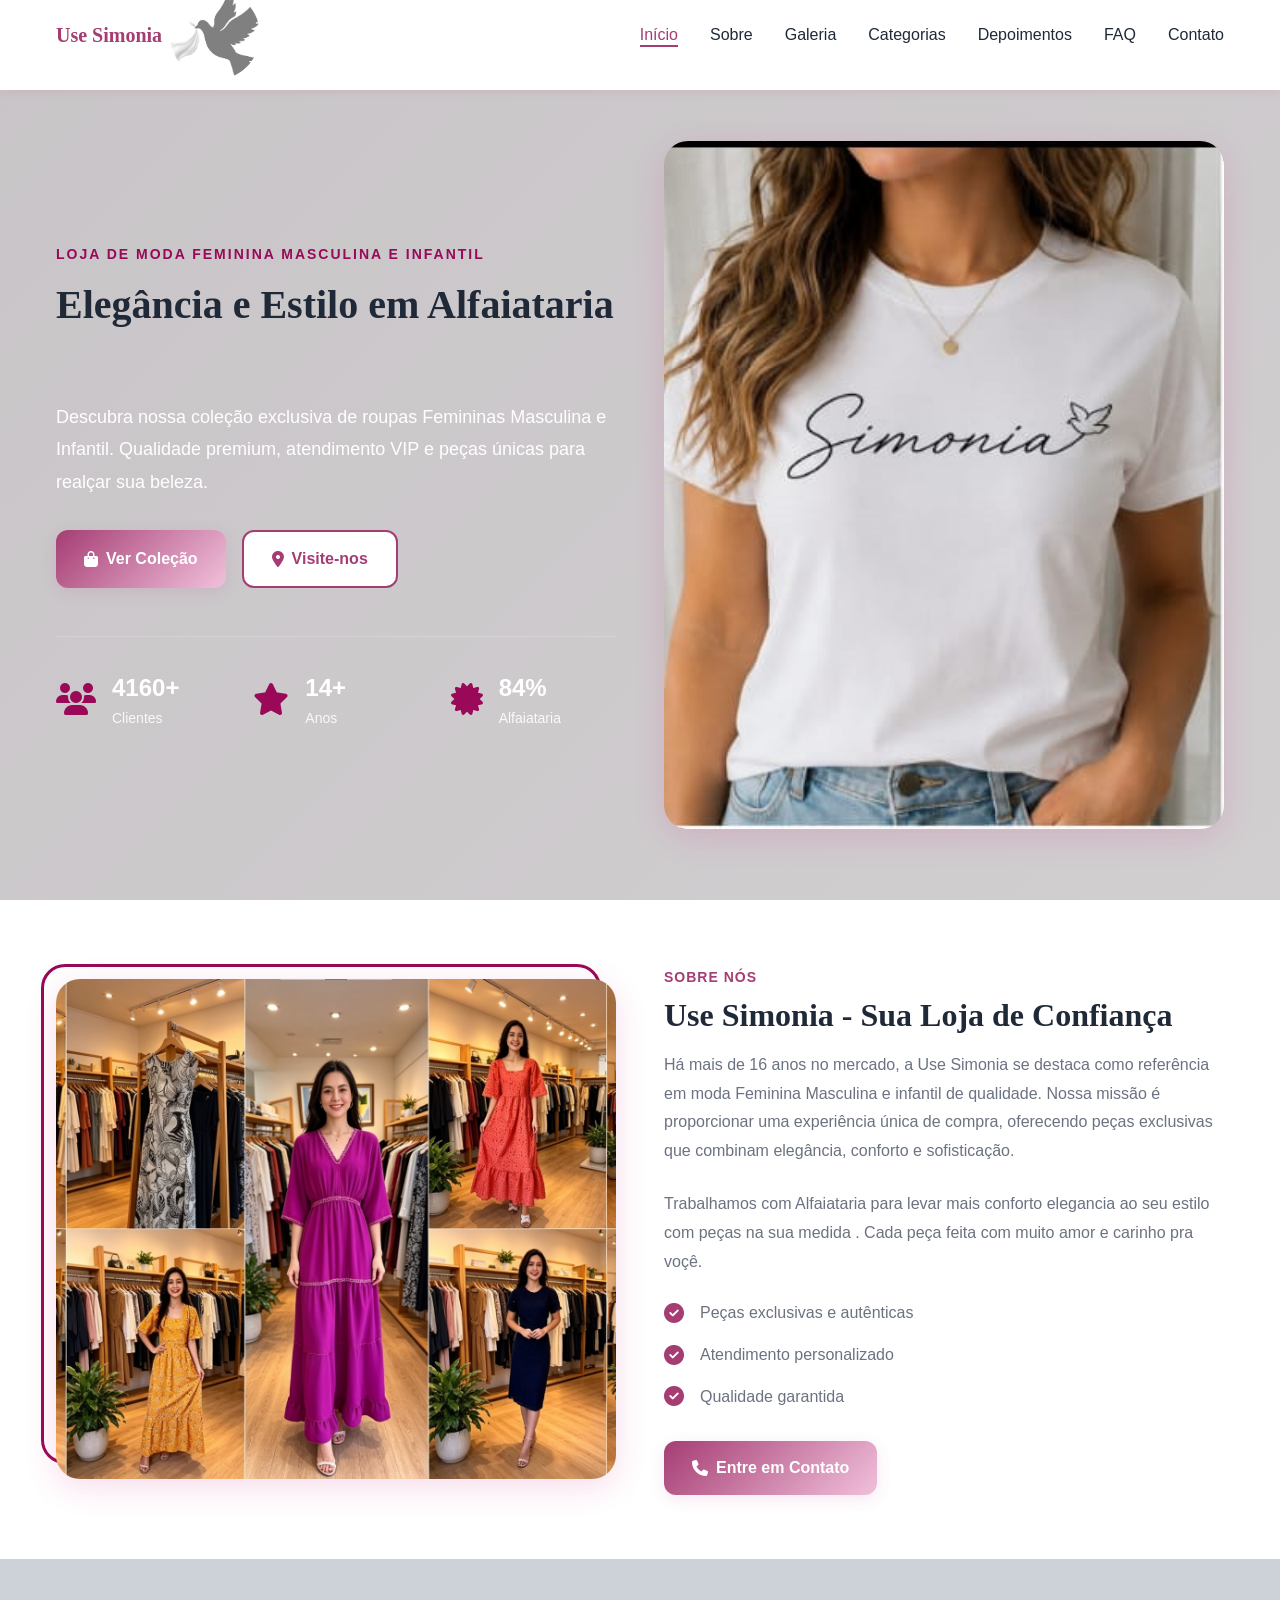
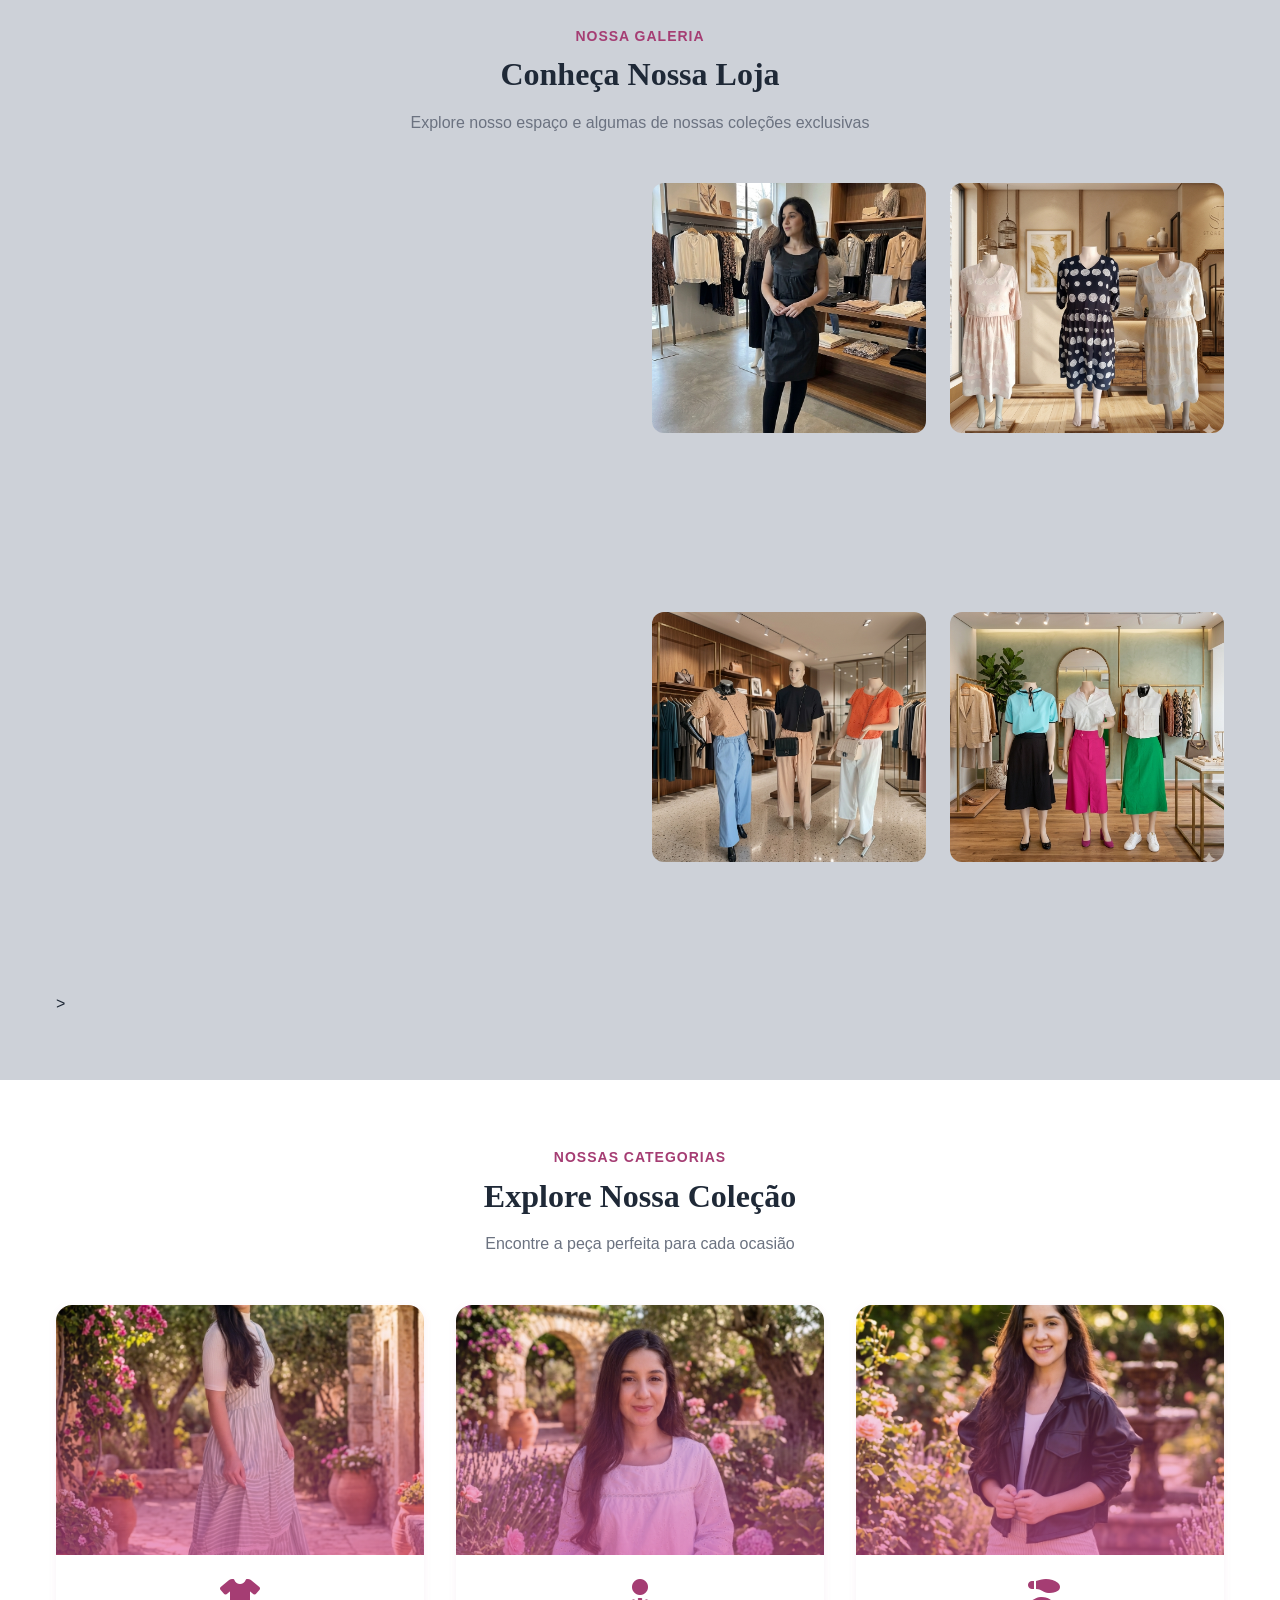
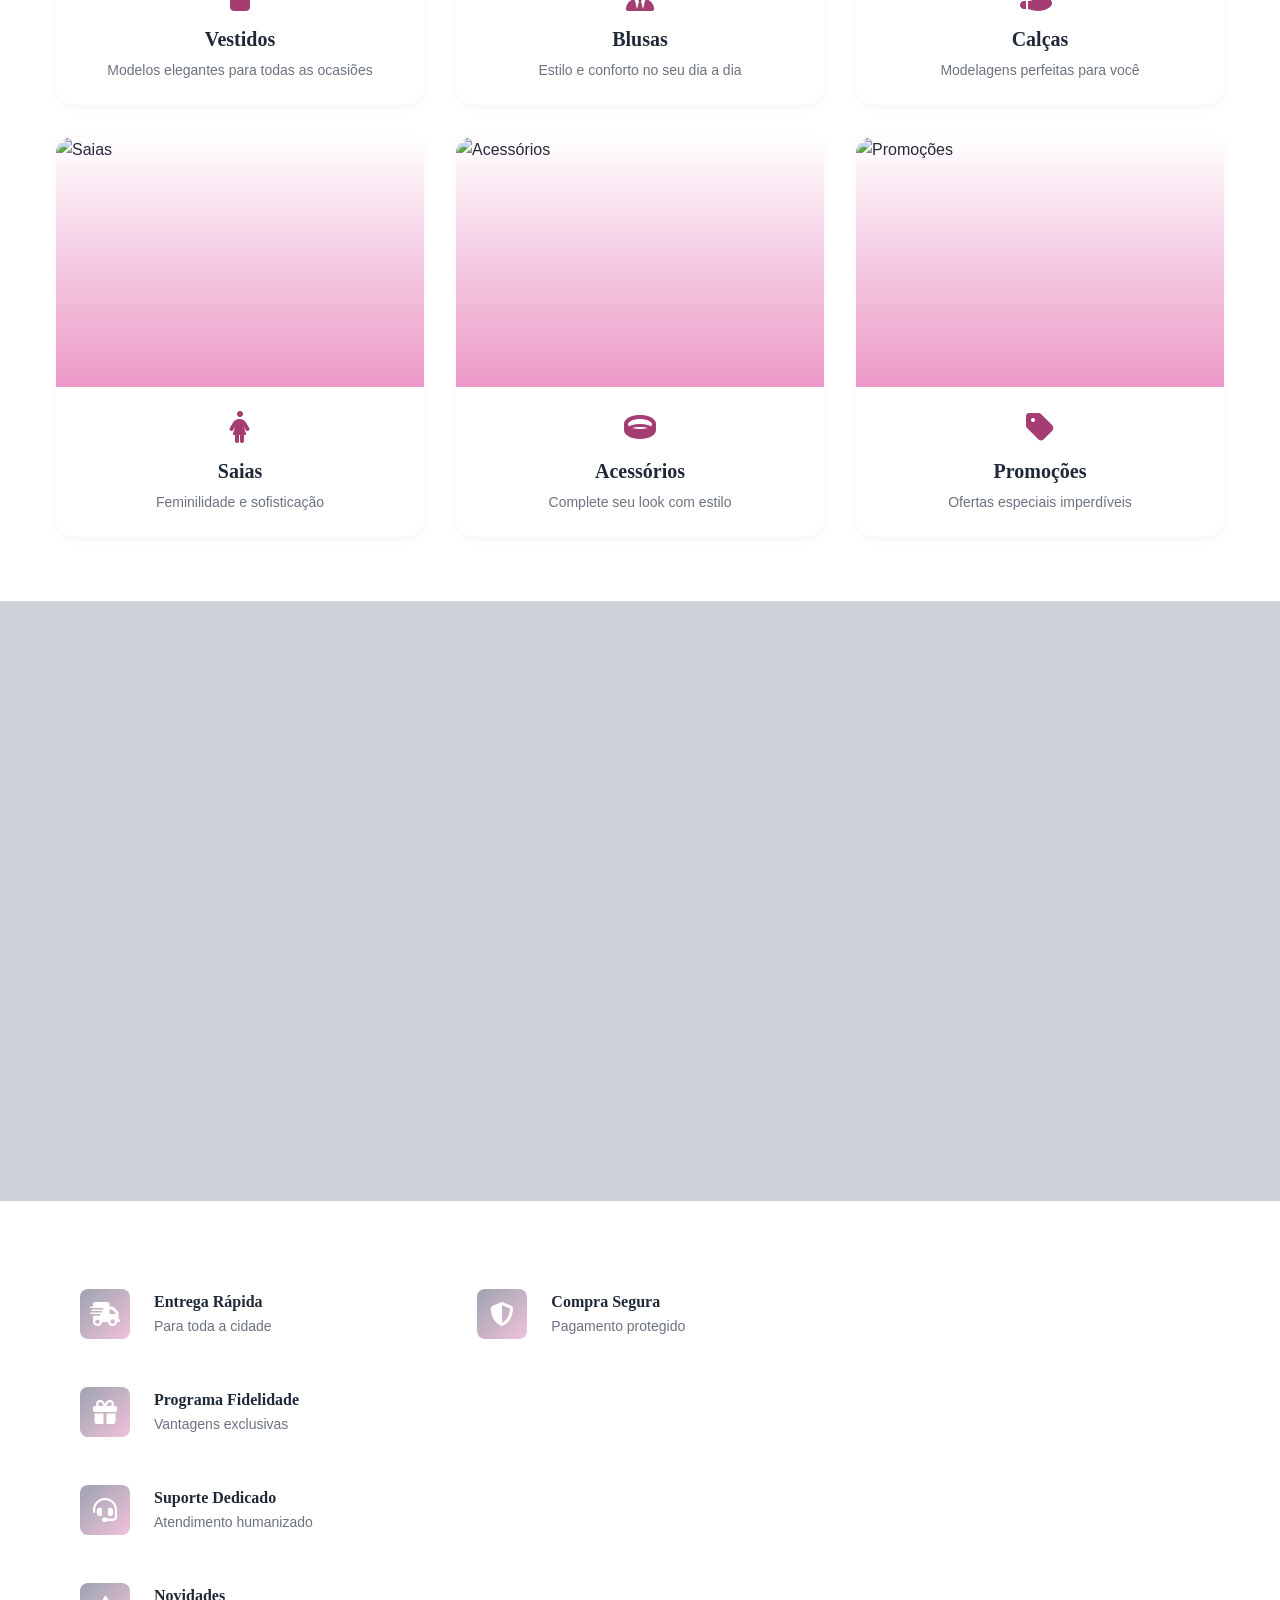
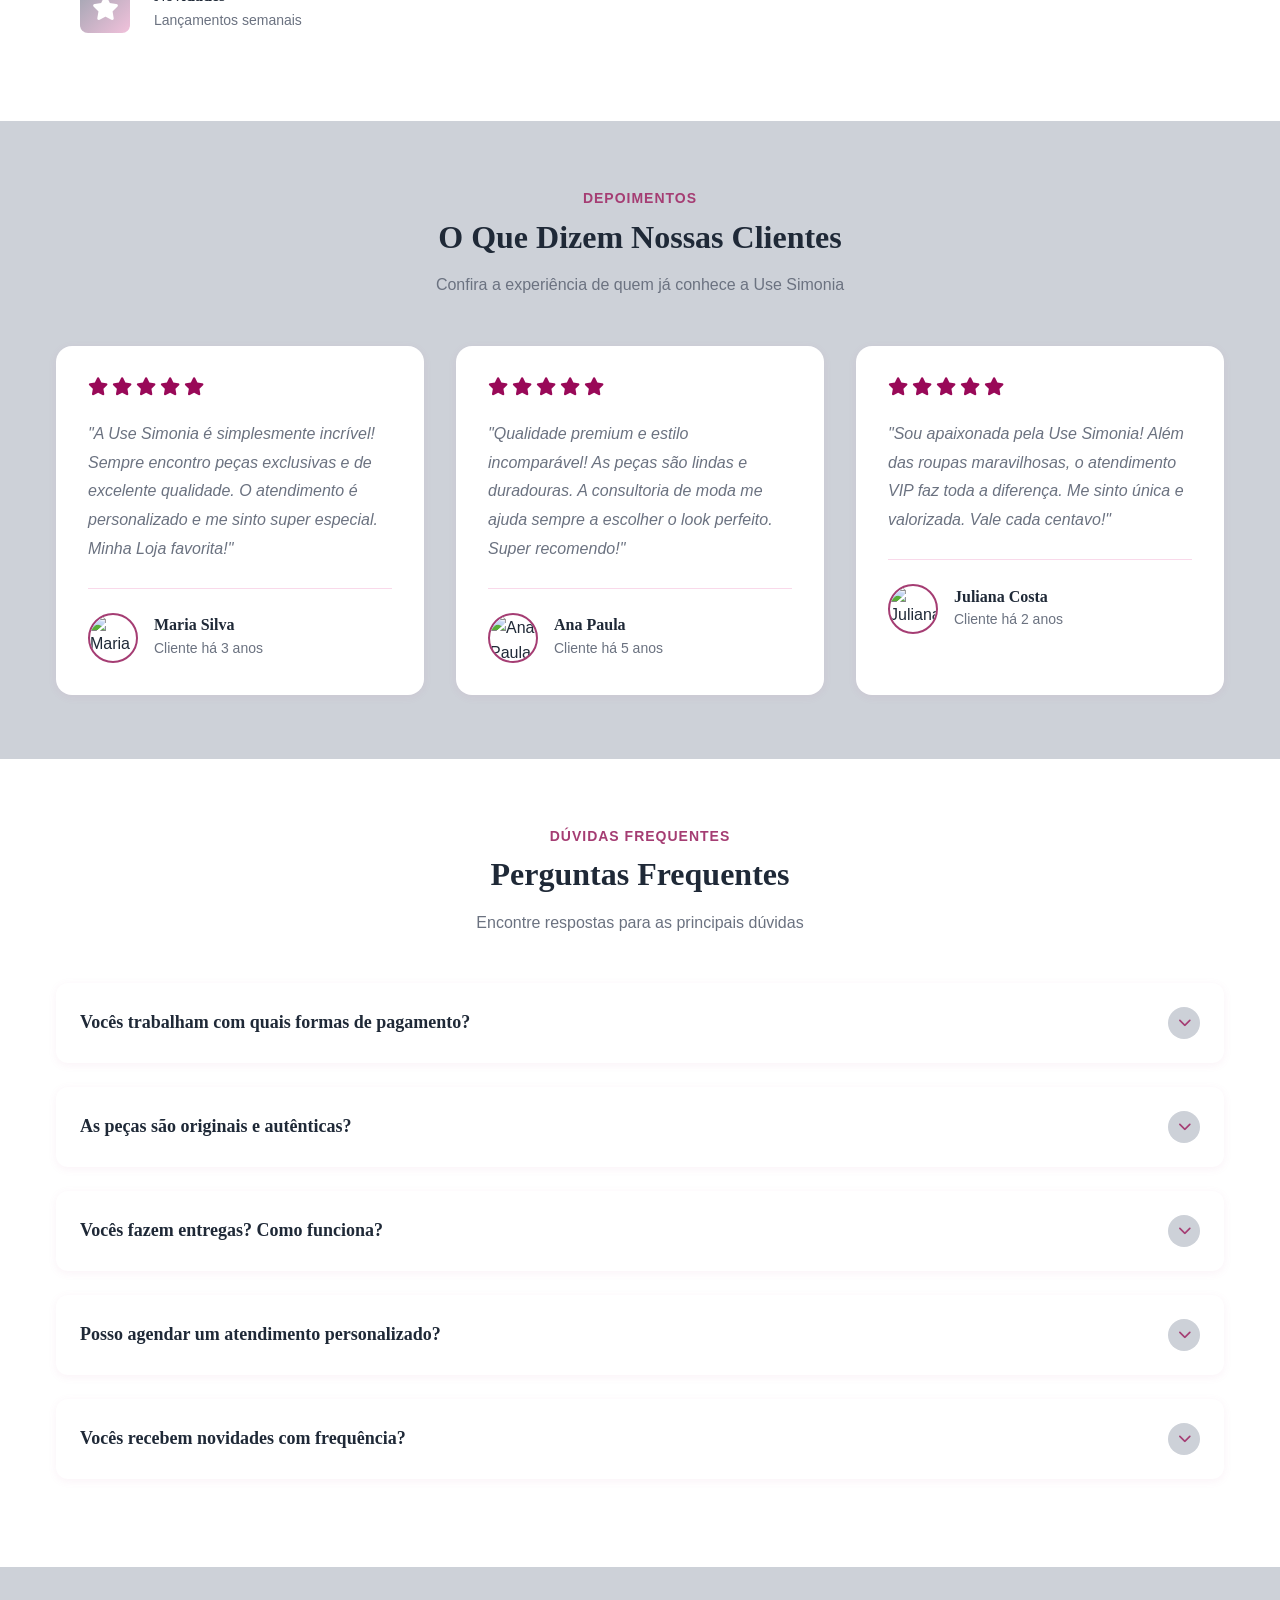
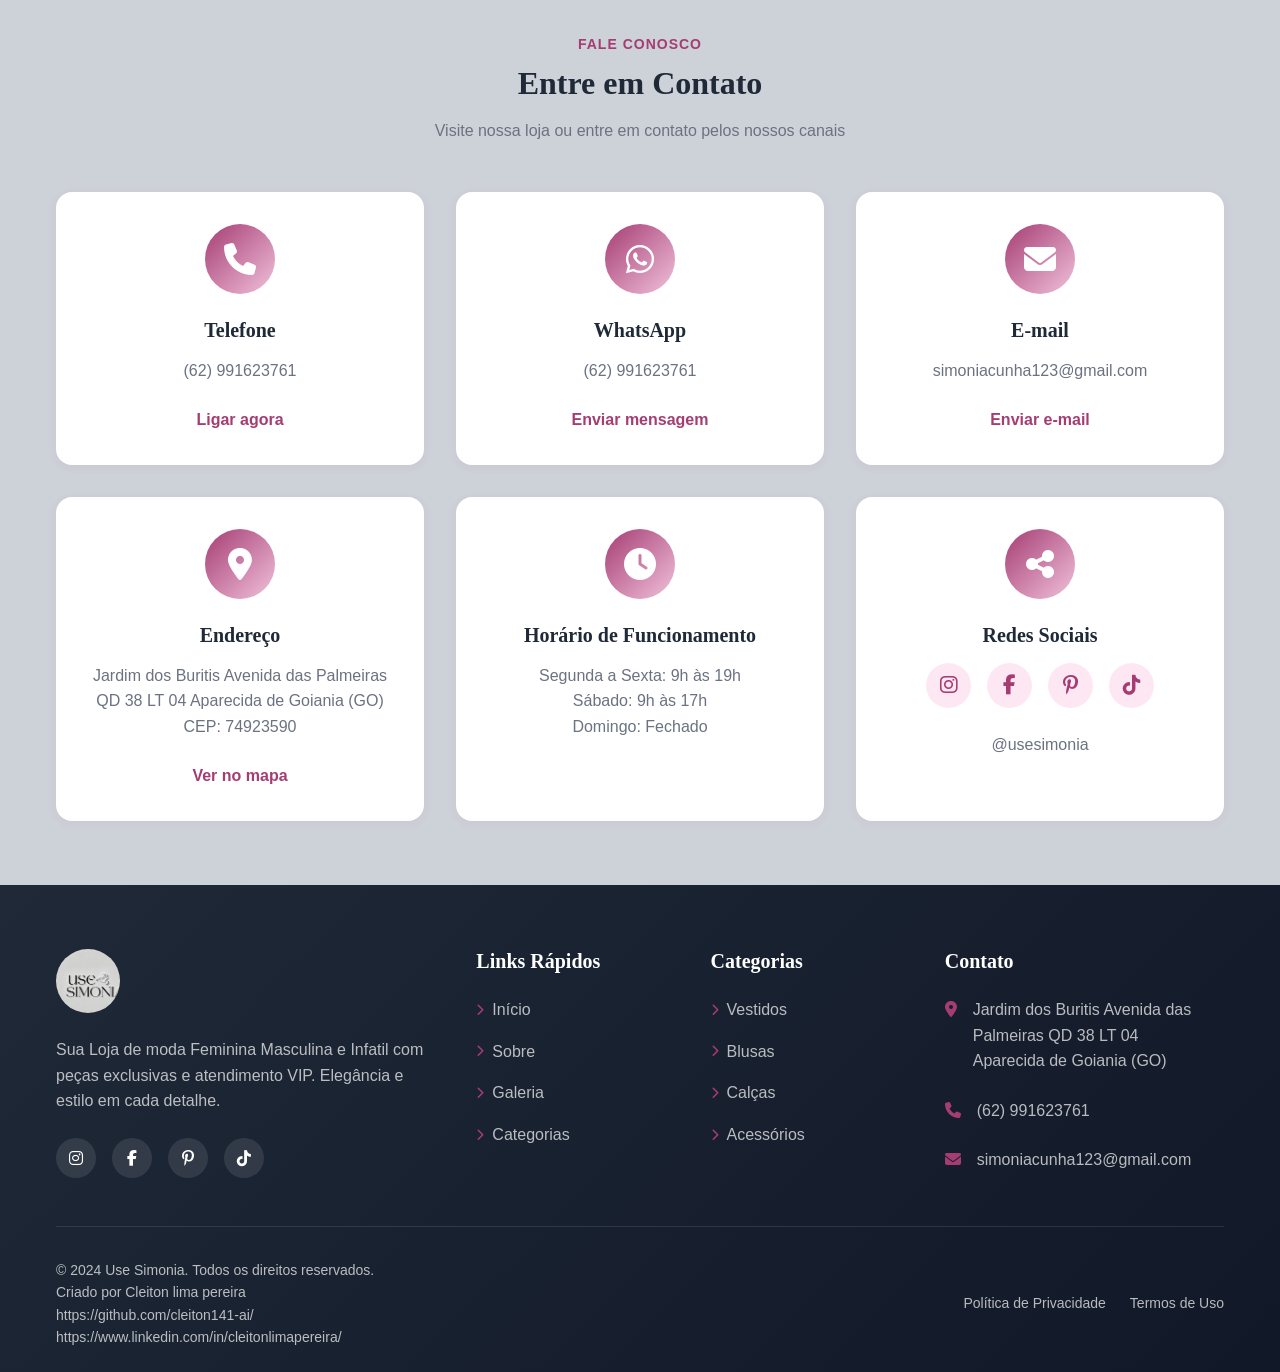
==== commit eaba2b5a: "mudando nomes" ====
--- a/index.html
+++ b/index.html
@@ -7,7 +7,7 @@
     <meta name="keywords" content="moda feminina, roupas femininas, vestidos, blusas, boutique, moda, fashion">
     <title>Use Simonia</title>
     <link rel="stylesheet" href="style.css">
-    <link rel="icon" type="image/png" href="./assents/logo-use-simonia.png">
+    <link rel="icon" type="image/png" href="./assets/logo-use-simonia.png">
     <link rel="stylesheet" href="https://cdnjs.cloudflare.com/ajax/libs/font-awesome/6.4.0/css/all.min.css">
 </head>
 <body>
@@ -16,7 +16,7 @@
         <nav class="nav container">
             <a href="#" class="nav__logo">
                 <p>Use Simonia</p>
-                <img src="./assents/transparente certo.png" alt="Use Simonia" class="nav__logo-img"></a>
+                <img src="./assets/transparente certo.png" alt="Use Simonia" class="nav__logo-img"></a>
 
             <div class="nav__menu" id="nav-menu">
                 <ul class="nav__list">
@@ -102,7 +102,7 @@
                 </div>
                 <div class="hero__image" data-aos="fade-left" data-aos-delay="200">
                     <div class="hero__image-wrapper">
-                        <img src="./assents/blusa 1.png" alt="Use Simonia Galeria" class="galeria__img">
+                        <img src="./assets/blusa1.png" alt="Use Simonia Galeria" class="galeria__img">
                         <div class="hero__image-decoration"></div>
                     </div>
                 </div>
@@ -114,7 +114,7 @@
             <div class="container">
                 <div class="sobre__container">
                     <div class="sobre__image" data-aos="fade-right">
-                        <img src="./assents/114.jpg" alt="Sobre a Use Simonia" class="sobre__img">
+                        <img src="./assets/114.jpg" alt="Sobre a Use Simonia" class="sobre__img">
                         <div class="sobre__image-decoration"></div>
                     </div>
                     <div class="sobre__content" data-aos="fade-left">
@@ -164,7 +164,7 @@
                 <div class="galeria__container">
                     <div class="galeria__item galeria__item--large" data-aos="zoom-in">
                                          <video  width="700" height="800" autoplay muted loop  >
-  <source src="./assents/0704 (2).mp4"   type="video/mp4" autoplay muted  class="galeria__imge">
+  <source src="./assets/video/video1.mp4"   type="video/mp4" autoplay muted  class="galeria__imge">
   Seu navegador não suporta este formato de vídeo.
 </video> >
            
@@ -173,25 +173,25 @@
                         </div>
                     </div>
                     <div class="galeria__item" data-aos="zoom-in" data-aos-delay="100">
-                        <img src="./assents/4.png" alt="Coleção Use Simonia" class="galeria__img">
+                        <img src="./assets/4.png" alt="Coleção Use Simonia" class="galeria__img">
                         <div class="galeria__overlay">
                             <i class="fas fa-search-plus"></i>
                         </div>
                     </div>
                     <div class="galeria__item" data-aos="zoom-in" data-aos-delay="200">
-                        <img src="./assents/13.png" alt="Moda Feminina" class="galeria__img">
+                        <img src="./assets/13.png" alt="Moda Feminina" class="galeria__img">
                         <div class="galeria__overlay">
                             <i class="fas fa-search-plus"></i>
                         </div>
                     </div>
                     <div class="galeria__item" data-aos="zoom-in" data-aos-delay="300">
-                        <img src="./assents/14.png" alt="Roupas Femininas" class="galeria__img">
+                        <img src="./assets/14.png" alt="Roupas Femininas" class="galeria__img">
                         <div class="galeria__overlay">
                             <i class="fas fa-search-plus"></i>
                         </div>
                     </div>
                     <div class="galeria__item" data-aos="zoom-in" data-aos-delay="400">
-                        <img src="./assents/20.png" alt="Boutique Use Simonia" class="galeria__img">
+                        <img src="./assets/20.png" alt="Boutique Use Simonia" class="galeria__img">
                         <div class="galeria__overlay">
                             <i class="fas fa-search-plus"></i>
                         </div>
@@ -211,7 +211,7 @@
                 <div class="categorias__container">
                     <a href="vestido.html" class="categoria__card" data-aos="fade-up" data-aos-delay="100" style="text-decoration:none;color:inherit;">
                         <div class="categoria__image">
-                            <img src="./assents/2.png" alt="Vestidos" class="categoria__img">
+                            <img src="./assets/2.png" alt="Vestidos" class="categoria__img">
                             <div class="categoria__overlay"></div>
                         </div>
                         <div class="categoria__content">
@@ -222,7 +222,7 @@
                     </a>
                     <a href="blusa.html" class="categoria__card" data-aos="fade-up" data-aos-delay="200" style="text-decoration:none;color:inherit;">
                         <div class="categoria__image">
-                            <img src="./assents/17.png" alt="Blusas" class="categoria__img">
+                            <img src="./assets/17.png" alt="Blusas" class="categoria__img">
                             <div class="categoria__overlay"></div>
                         </div>
                         <div class="categoria__content">
@@ -233,7 +233,7 @@
                     </a>
                     <a href="calca.html" class="categoria__card" data-aos="fade-up" data-aos-delay="300" style="text-decoration:none;color:inherit;">
                         <div class="categoria__image">
-                            <img src="./assents/12.png" alt="Calças" class="categoria__img">
+                            <img src="./assets/12.png" alt="Calças" class="categoria__img">
                             <div class="categoria__overlay"></div>
                         </div>
                         <div class="categoria__content">
@@ -617,7 +617,7 @@
             <div class="footer__container">
                 <div class="footer__column">
                     <a href="#" class="footer__logo">
-                        <img src="./assents/logo 1.jpg" alt="Use Simonia" class="footer__logo-img"></a>
+                        <img src="./assets/logo.jpg" alt="Use Simonia" class="footer__logo-img"></a>
                     <p class="footer__description">
                         Sua Loja de moda Feminina Masculina e Infatil com peças exclusivas e atendimento VIP. Elegância e estilo em cada detalhe.
                     </p>
@@ -677,7 +677,7 @@
                     &copy; 2024 Use Simonia. Todos os direitos reservados.<br>
                      Criado por Cleiton lima pereira<br> 
                      https://github.com/cleiton141-ai/<br>
-                     www.linkedin.com/in/cleiton-lima-721a54300
+                     https://www.linkedin.com/in/cleitonlimapereira/
 
                 </p>
                 <div class="footer__bottom-links">
